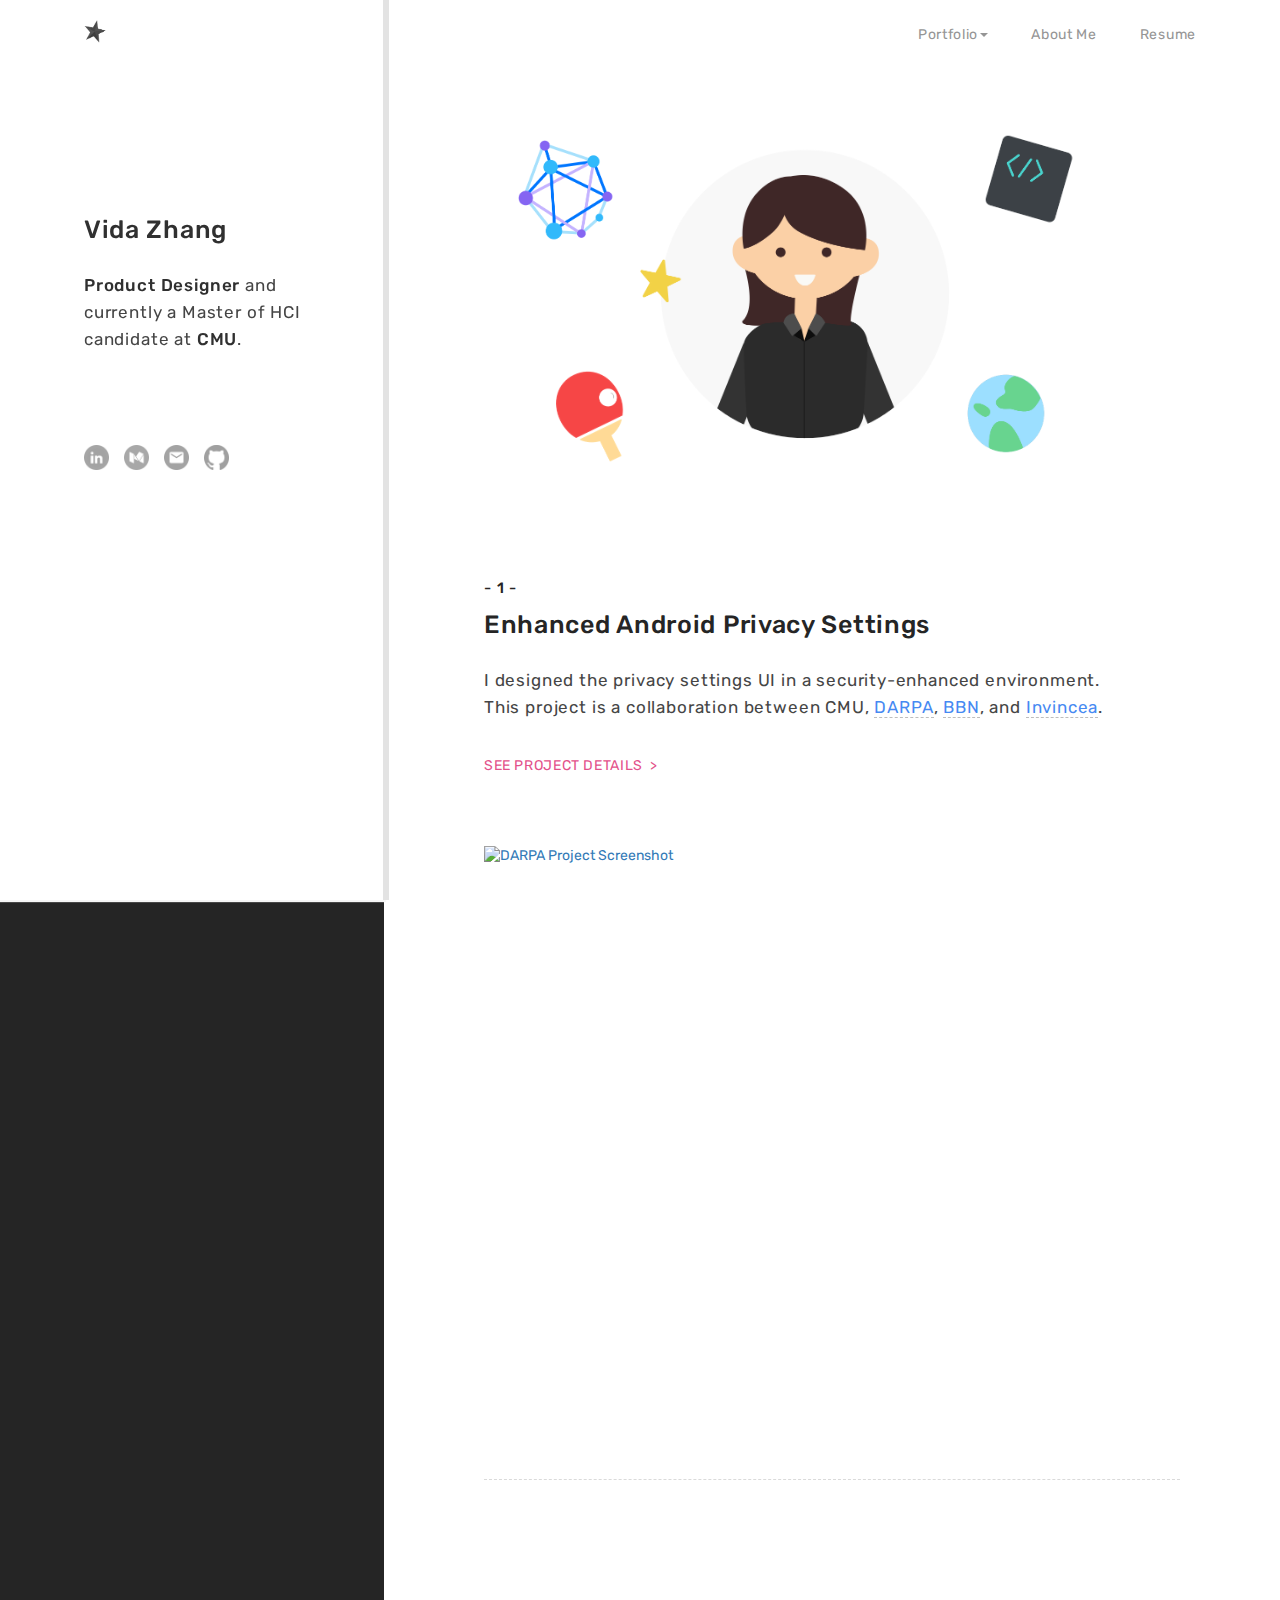
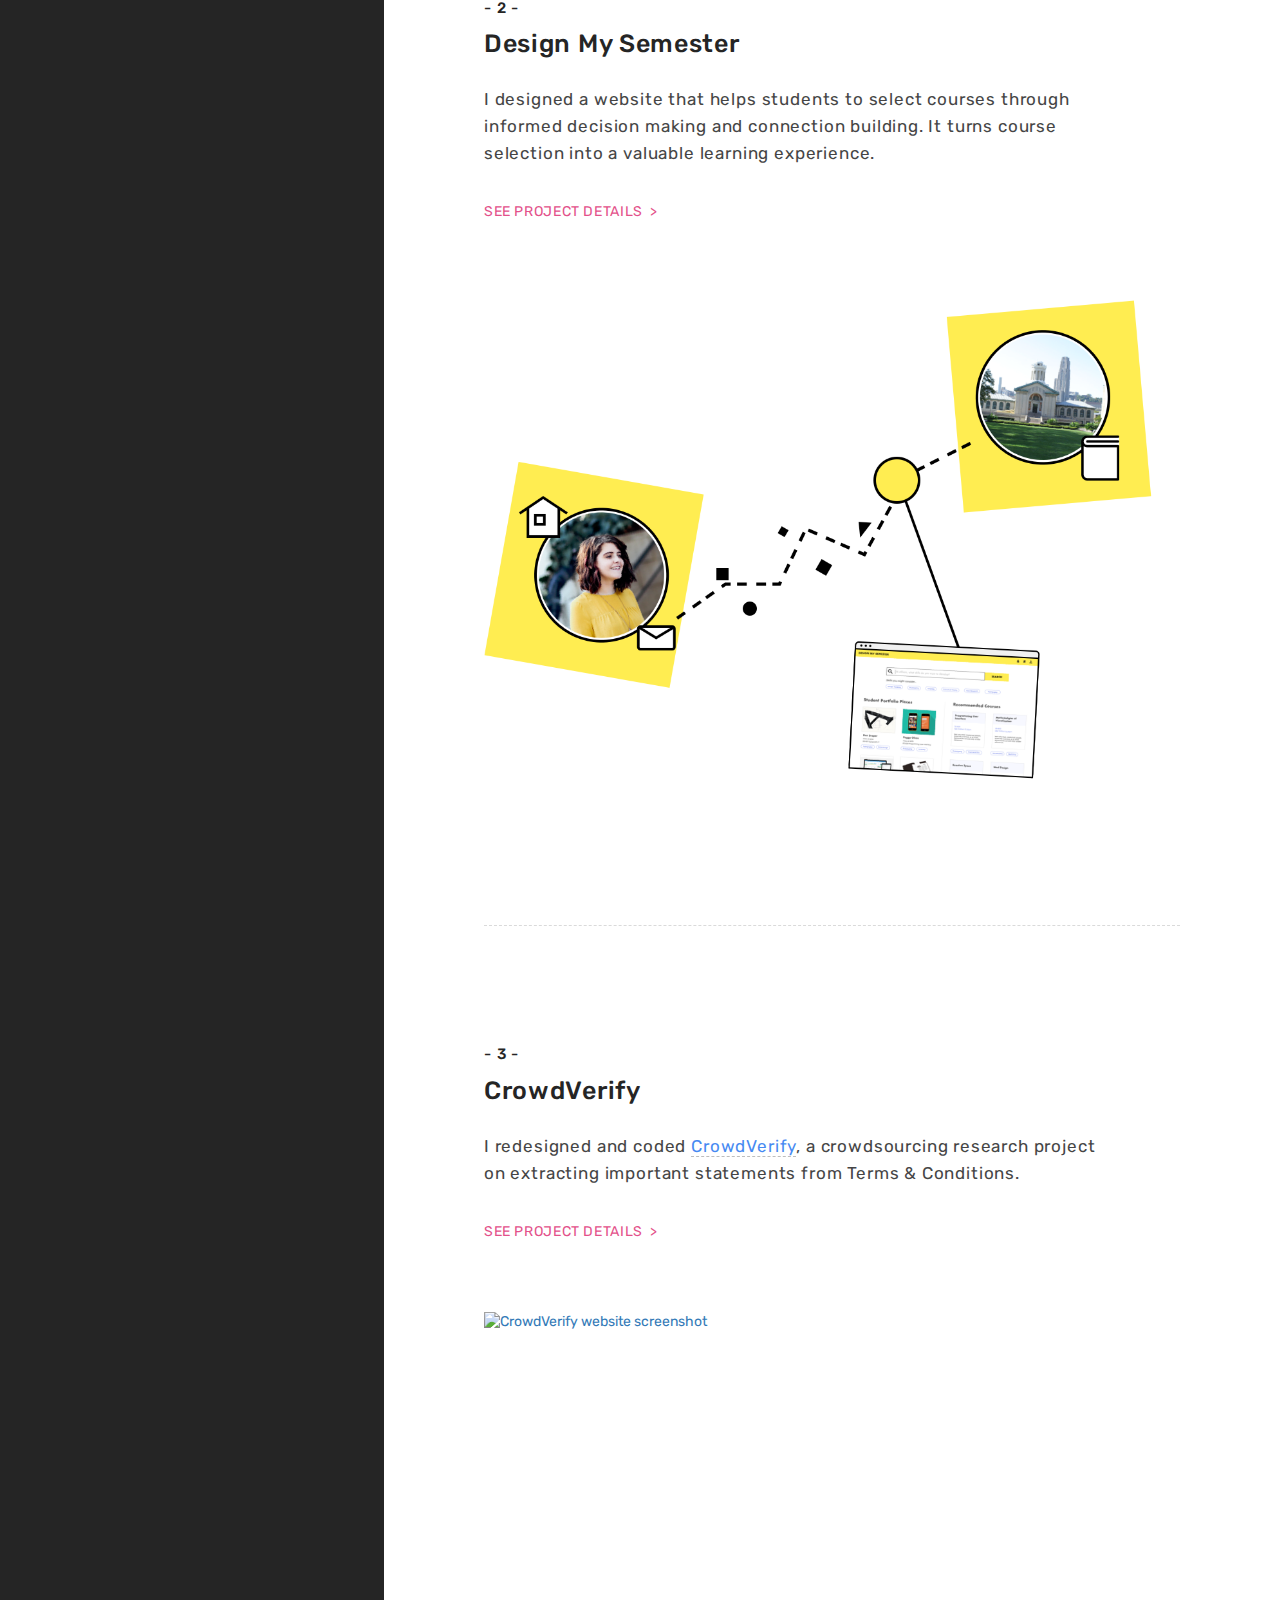
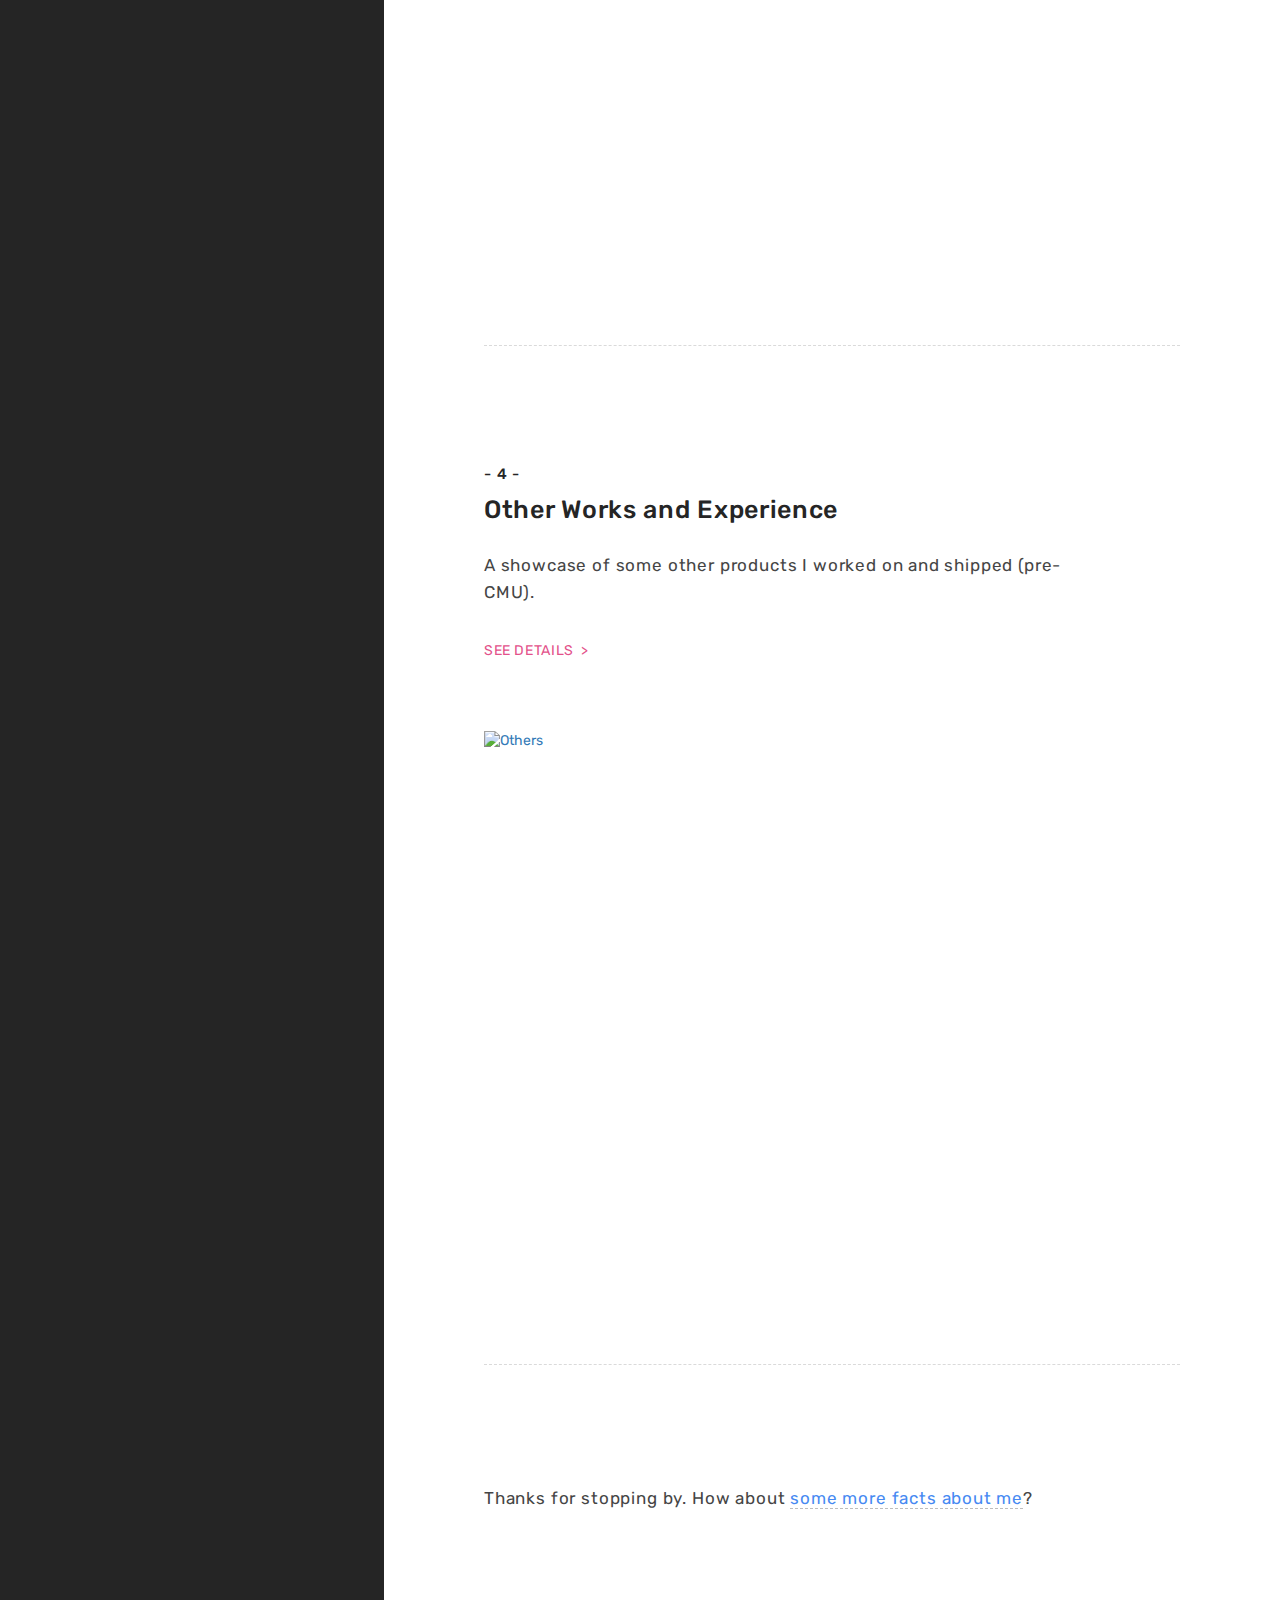
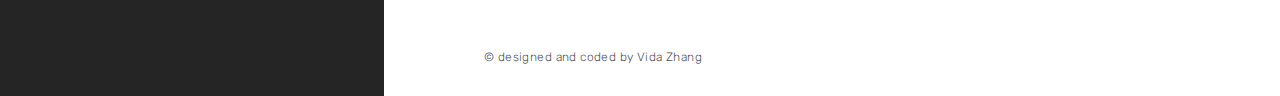
==== index.html @ c3441567 "updated about me page" ====
<!DOCTYPE html>
<html lang="en">
  <head>
    <meta charset="utf-8">
    <title>Vida Zhang, Product Designer</title>

<!--Bootstrap-->
    <link rel="stylesheet" href="https://maxcdn.bootstrapcdn.com/bootstrap/3.3.7/css/bootstrap.min.css" integrity="sha384-BVYiiSIFeK1dGmJRAkycuHAHRg32OmUcww7on3RYdg4Va+PmSTsz/K68vbdEjh4u" crossorigin="anonymous">
<!--Jquery-->
    <script src ="https://code.jquery.com/jquery-latest.min.js"></script> 
      
<!--Google icons-->
    <link href="https://fonts.googleapis.com/icon?family=Material+Icons"
      rel="stylesheet">
    <link href="https://afeld.github.io/emoji-css/emoji.css" rel="stylesheet">
      
<!--Google fonts-->
    <link href="https://fonts.googleapis.com/css?family=Rubik:300,400,400i,500,700" rel="stylesheet">

    <link rel='shortcut icon' href='assets/favicon.ico' type='image/x-icon'/ >
    <link rel = "stylesheet" href= "css/mystyle.css">
    <meta name="viewport" content="width=device-width, initial-scale=1.0">    
  </head>
    
  <body>
    <nav class="nav-down">
        <a href="http://www.vidazhang.com" class="logo">
            <img class="logo-img" src="assets/Logo.png" alt="Logo">
        </a>
        <ul>
            <li class="dropdown"><a class='menu dropdown-toggle' data-toggle="dropdown" href="#">Portfolio<span class="caret"></span></a>
                <ul class="dropdown-menu">
                    <li><a href="projects/darpa.html">-1-&nbsp Enhanced Android Privacy Settings</a></li>
                    <li><a href="../projects/course.html">-2-&nbsp Design My Semester</a></li>
                    <li><a href="projects/crowdverify.html">-3-&nbsp CrowdVerify</a></li>
                    <li><a href="projects/others.html">-4-&nbsp Other Works and Experience</a></li>
                </ul>
            </li>
            <li><a class='menu' href="projects/about-me.html">About Me</a></li>
            <li><a class='menu' href="https://drive.google.com/file/d/0B3qe-lvQwFmLdWtXNTJUSzlUTUE/view?usp=sharing" target="_blank">Resume</a></li>
        </ul>
    </nav>  
      
    <div class="sidebar profile-sidebar">
        <a class="logo" href="index.html">
            <img class="logo-img" src="assets/Logo.png" alt="Logo">
        </a>
        <div id="profile">
            <br><br>
            <h2>Vida Zhang</h2>
            <p><b>Product Designer</b> and currently a Master of HCI candidate at <b>CMU</b>. 
            <br>
<!--            <a href="projects/about-me.html">More about me ></a>-->
            </p>
            <br><br>
            <div id="social">
                <ul>
                    <li><a href="https://www.linkedin.com/in/vidazhang" target="_blank"><img class="social" src="assets/linkedin.png" alt="LinkedIn" id="linkedin-icon"></a></li>
                    <li><a href="https://medium.com/@vidazhang" target="_blank"><img class="social" src="assets/medium.png" alt="Medium"></a></li>
                    <li><a href="mailto:vidazhang@cmu.edu" target="_blank"><img class="social" src="assets/email.png" alt="Email"></a></li>
                    <li><a href="https://github.com/vida22" target="_blank"><img class="social" src="assets/github.png" alt="GitHub" id="github-icon"></a></li>
                </ul>
            </div>
        </div>
        <progress value="0"></progress>

    </div>
    

    <div id="works">

        <div style="display:block; height: 498px;"></div>

        <img id="me" class="illustration" src="assets/me.png" alt="Designer" width="358.39px" style="top:140px; left:27%" data-toggle="tooltip" title="I'm a product designer">

        <img id="data" class="illustration" src="assets/data.png" alt="Data wrangler" width="95.55px" style="top:140px; left:15%" data-toggle="tooltip" title="a data wrangler">

        <img id="pingpong" class="illustration" src="assets/pingpong.png" alt="Pingpong Player" width="89.59px" style="top:370px; left:18%" data-toggle="tooltip" title="a ping pong player">
        
        <img id="code" class="illustration" src="assets/code.png" alt="Front-end coder" width="90.55px" style="top:134px; left:67%" data-toggle="tooltip" title="a front-end coder">
        
        <img id="world" class="illustration" src="assets/world.png" alt="World explorer" width="89.59px" style="top:369px; left:64.5%" data-toggle="tooltip" title="a world explorer">
        
        <div class='project'>
<!--            <hr>-->
            <br>
            <h3 class="project-number">- 1 -</h3>
            <h2><a href="projects/darpa.html">Enhanced Android Privacy Settings</a></h2>
<!--            <h4>UX&UI Design, Iterative Design, User Testing, Prototyping</h4>-->
            <p>I designed the privacy settings UI in a security-enhanced environment. This project is a collaboration between CMU, <a href="https://en.wikipedia.org/wiki/DARPA" target="_blank">DARPA</a>, <a href="https://en.wikipedia.org/wiki/BBN_Technologies" target="_blank">BBN</a>, and <a href="https://www.invincea.com/" target="_blank">Invincea</a>.</p>
            <br>
            <a class='details' href="projects/darpa.html">See Project Details&nbsp ></a>
            <div class="project-ui-div">
                <a href="projects/darpa.html">
                    <img class="ui" src="assets/DARPA2.png" alt="DARPA Project Screenshot" data-toggle="tooltip" title="See Project Details">
                </a>
            </div>
        </div>
        
        
        <div class='project'>
        <hr>
        <h3 class="project-number">- 2 -</h3>
            <h2><a href="projects/course.html">Design My Semester</a></h2>
<!--            <h4>UI&UX Design, Visual Design, Front-End Dev</h4>-->
            <p>I designed a website that helps students to select courses through informed decision making and connection building. It turns course selection into a valuable learning experience. </p>
            <br>
            <a class='details' href="projects/course.html">See Project Details&nbsp ></a>
            <div class="project-ui-div">
                <a href="projects/course.html">
                    <img class="ui" src="assets/designmysem.png" alt="DesignYourSem" data-toggle="tooltip" title="See Project Details">
                </a>
            </div>
        </div>
        
        
        <div class='project'>
        <hr>
        <h3 class="project-number">- 3 -</h3>
            <h2><a href="projects/crowdverify.html">CrowdVerify</a></h2>
<!--            <h4>UI&UX Design, Visual Design, Front-End Dev</h4>-->
            <p>I redesigned and coded <a href="http://crowdverify.herokuapp.com" target="_blank">CrowdVerify</a>, a crowdsourcing research project on extracting important statements from Terms & Conditions.</p>
            <br>
            <a class='details' href="projects/crowdverify.html">See Project Details&nbsp ></a>
            <div class="project-ui-div">
                <a href="projects/crowdverify.html">
                    <img class="ui" src="assets/CrowdVerify.png" alt="CrowdVerify website screenshot" data-toggle="tooltip" title="See Project Details">
                </a>
            </div>
        </div>
        
        <div class='project'>
            <hr>
            <h3 class="project-number">- 4 -</h3>
            <h2> <a href="projects/others.html">Other Works and Experience</a></h2>
<!--            <h4>UX, UI, Branding, Visual Design</h4>-->
            <p>A showcase of some other products I worked on and shipped (pre-CMU).</p>
            <br>
            <a class='details' href="projects/others.html">See  Details&nbsp ></a>
            <div class="project-ui-div">
                <a href="projects/others.html">
                    <img class="ui" src="assets/Patron1.png" alt="Others" data-toggle="tooltip" title="See Details">
                </a>
            </div>
        </div>
        
        
        <div class='project'>
        <hr>
<!--            <h3>More Projects to Come...</h3>-->
            <p>Thanks for stopping by. How about <a href="projects/about-me.html">some more facts about me</a>?</p>
            <i class="em em-coffee"></i>
        </div>

<!--
        <div class='project'>
            <hr>
            <h3 class="project-number">- 2 -</h3>
            <h2>Course Registration as a Learning Experience</h2>
                <p>In the quest to make incoming HCI/design students' transition to CMU better, my team came up with <b>"Design My Semester"</b>, a website that makes selecting classes a meaningful learning experience. </p>
            <h4>[ Guerrilla Research, Wireframing, Prototyping, UX, UI ]</h4>
            <a class='details'>See Project Details&nbsp ></a>
        </div>
        
        <div class='project'>
            <hr>
            <h3 class="project-number">- 3 -</h3>
            <h2>Tools for Detectives</h2>
                <p>With intensive user-centered research, including a trip to the <b>Pittsburgh Bureau of Police</b> and several walls of sticky notes, my team came up with productivity product concepts for detectives.</p>
            <h4>[ Ethnographic interviewing, Contextual Design, Affinity Diagrams, Storyboarding ]</h4>
            <a class='details'>See Project Details&nbsp ></a>
        </div>

        <div class='project'>
            <hr>
            <h1>Other</h1>
            <h3>Coding</h3>
            <p>I designed and coded this little todo app. Try it out.<br>I also coded this portfolio website.</p>
            <a class='details'>See My Github&nbsp ></a>
            <div class='space15px'></div>
            <h3>Blog</h3>
            <p>My thoughts on design and more.</p>
            <a class='details'>Read on Medium&nbsp ></a>
        </div>
-->
        
<!--        <div id='bottom-space'></div>-->
        <footer>© designed and coded by Vida Zhang</footer>
    </div>
 

    
<!--JS-->
    <script src ="js/myscript.js"></script>
    <!--Typed-->
    <script src="js/typed.js"></script> 
      
    <script type="text/javascript" src="https://maxcdn.bootstrapcdn.com/bootstrap/3.3.7/js/bootstrap.min.js"></script>
<!--Google Analytics-->
    <script>
      (function(i,s,o,g,r,a,m){i['GoogleAnalyticsObject']=r;i[r]=i[r]||function(){
      (i[r].q=i[r].q||[]).push(arguments)},i[r].l=1*new Date();a=s.createElement(o),
      m=s.getElementsByTagName(o)[0];a.async=1;a.src=g;m.parentNode.insertBefore(a,m)
      })(window,document,'script','https://www.google-analytics.com/analytics.js','ga');

      ga('create', 'UA-91244637-1', 'auto');
      ga('send', 'pageview');

    </script>
      
        

      
  </body>
</html>
---- css/mystyle.css ----
* {
    font-family: 'Rubik', sans-serif;
}

a, nav li, .logo {
    cursor: pointer;
    cursor: hand;
}


/*DIVs*/

body{
    background-color: #252525;
    -webkit-font-smoothing:
	antialiased;
	text-rendering:
	optimizeLegibility;
}

#works{
    background-color: #ffffff;
}


.sidebar {
    top: 0;
    padding-top: 20px;
    padding-bottom: 20px;
}

#intro-pic {
    margin: auto;
}


/*previous and next project*/

.jump {
    position: flex;
    padding-right: 10%;
    margin-bottom: 50px;
    margin-top: 30px;
}

.next{
    float: right;
    margin-right: 10%;
    display: inline-block;
}

.previous{
    float: left;
    display: inline-block;
}



/* animation*/
.nav-up {
  top: -70px; 
}

.hidden { 
    display: none;
}



/*progress bar*/
progress {
    bottom: -6px;
    right: -5px;
    padding: 0px;
    position: absolute;
    
    -webkit-transform: rotate(90deg); /* Chrome, Safari, Opera */
    transform: rotate(90deg);
    transform-origin: 100% 0%;
    width: 100vh;
    height: 6px;
    background-color: #E3E3E3 !important;
    color: #F15A95 !important;
    border: none;
}

progress::-webkit-progress-bar {
  background-color: transparent;
}

progress::-webkit-progress-value {
  background-color: #F15A95;
}

progress::-moz-progress-bar {
  background-color: #F15A95;
}


/*Spaces*/

#bottom-space {
    padding-bottom: 100px;
}

.space500px {
    padding-bottom: 700px;
}

.space15px {
    padding-bottom: 15px;
}

.space30px {
    padding-bottom: 30px;
}

.space5px{
    padding-bottom: 5px;
}

/*Media Queries*/


/*Layout for desktop*/
@media (min-width: 1024px) {
    #profile {
        top: 10%;
        display: block;
        position: fixed;
        max-width: 300px;
    }
    
    .sidebar {
        position: fixed;
        height: 100%;
        width: 30%;
        display: inline-block;
    }
    
    #works {
        left: 30%;
        position: relative;
        display: block;
        width: 70%;
    }
    
    nav {
        z-index: 3;
    }
    
    .project {
        padding: 22px 100px 42px 100px;   
    }
    
    #profile p {
        margin-top: 25px;
        width: 80%;
    }
    
    #profile h2 {
        margin-top: 82px;
    }
    
    .project-img-long {
        max-width: 158%;
/*        padding-right: 10%;*/
    }
    
    .project-img-med {
        width: 626px;
    }
    
    .project-vid-long {
        width: 100vw;
        float: right;
        padding-left: 100px;
        padding-right: 4%;
    }

}

/*Layout for tablet or small desktop*/
@media (min-width: 480px) and (max-width:1023px) {
    #profile {
        display: block;
        position: relative;
        padding-left: 0px;
    }
    
    .sidebar {
        position: relative;
        width: 100%;
        display: inline-block;
        height: 100%;
        padding-left: 100px;
        padding-right: 50px;
    }
    
    #works {
        position: relative;
        display: block;
        width: 100%;
    }
    
    nav {
        z-index: 6;
    }   
    
    .project {
    padding: 22px 84px 42px 84px;   
    }
    
    footer {
    margin-left: -16px;
    }
    
    .project-sum{
        display: none;
    }
    
    
    #profile p {
        margin-top: 25px;
        max-width: 60%;
    }
    
    #profile h2 {
    margin-top: 120px;
    }
    
    progress {
    display: none;
    }
    
    .project-img-long {
    width: 100%;
    }
    
    .project-img-med {
        width: 626px;
    }
    
    .project-vid-long {
    width: 100vw;
    float: right;
    padding-left: 100px;
    }
    
    #intro-pic {
        display: none;
    }
}


/*Typography and Layout for non-mobile*/

@media (min-width:480px) {
    
    .menu {
    font-size: 14px;
    margin: 0px 20px 0px 20px;
    letter-spacing: .7px;
    }   
    
    nav .logo {
    margin-top: 20px;
    margin-left: 84px;
    }
    
    .sidebar {
    padding-left: 84px;
    padding-right: 50px;
    }
    
    #intro-content {
        width: 90%;
    }
    
    footer{
    padding-left: 100px;
    margin-top: 60px;
    padding-bottom: 30px;
    }
    
    hr {
        margin-top: 60px;
        margin-bottom: 120px;
    }
    
    h1{
    font-size: 32px;
    line-height: 44px;
    letter-spacing: .4px;
    margin-top: 30px;
    margin-bottom: 35px;
    max-width: 90%;
    }

    h3{
    font-size: 15px;
    letter-spacing: 1.3px;
    margin-top: 40px;
    }
    
    h2{
        font-size: 25px;
        letter-spacing: .7px;
        line-height: 35px;
        max-width: 90%;
        color: #303030;
        font-weight: 500;
        margin-top: 25px;
        margin-bottom: 25px;
    }
    
    
    h3.project-number {
        margin-bottom: -15px; 
    }
    

    p, li{
    font-size: 17px;
    line-height: 27px;
    letter-spacing: .83px;
    }

    #works p {
    margin: 15px 0px 15px 0px;
    max-width: 90%;
    }
    

    h4 {
    font-size: 13px;
    line-height: 18px;
    letter-spacing: 0.7px;
    margin: 30px 0px 30px 0px;
    }
    
    .project h4 {
        margin-top: 15px;
        max-width: 90%;
/*        color: #959595;*/
    }

    
    .project-sum h4 {
        margin-bottom: 60px;
    }
    
/*
    .indent {
    transform: translateX(20px);
    }
*/


    .details {
    /*pink links*/
    font-size: 14px;
    margin: 25px 0px 25px 0px;
    letter-spacing: .62px;
    }
    
    
    /*images in non-mobile*/
    .logo-img {
        width: 22px;
        height: 23px;
    }  
    
    #profile-pic {
        height: 180px;
        display: block;
        margin: 100px auto 50px auto;   
    }

    .social {
        width: 25px;
        height: 25spx;
    }
    
    #social ul {
        /*social icons in non-mobile*/
        margin-top: 40px;
        margin-bottom: 40px;
        padding: 0;
    }
    
    /*Project Images*/
    .ui {
        display: block;
        margin: 60px auto 0px auto;
        padding-top: 10px;
        height: 519px;
        padding-top: 10px;
    
        -webkit-transition: all 200ms ease-in;
        -webkit-transform: scale(1); 
        -ms-transition: all 200ms ease-in;
        -ms-transform: scale(1); 
        -moz-transition: all 200ms ease-in;
        -moz-transform: scale(1);
        transition: all 200ms ease-in;
    }
    
    .ui:hover{
        -webkit-transition: all 200ms ease-in;
        -webkit-transform: scale(1.015); 
        -ms-transition: all 200ms ease-in;
        -ms-transform: scale(1.015); 
        -moz-transition: all 200ms ease-in;
        -moz-transform: scale(1.015);
        transition: all 200ms ease-in;
    }
    
    .project-ui-div {
        display: block;
        width: 90%;
    }
    
    #my-pic {
        width: 450px;
    }
}


/*Layout and typography for mobile*/

@media (max-width: 480px) {
    .space500px {
    padding-bottom: 0px;
    }
    
    .illustration {
        display: none;
    }
    
    nav {
        z-index: 6;
    }  
    
    .menu {
        font-size: 12px;
        margin: 10px;
        letter-spacing: .7px;
    }   
    
    .dropdown-menu>li>a {
        font-size: 12px;
        letter-spacing: .7px;
    }
    
    
    nav .logo {
        margin-left: 8%;
        margin-top: 23px;
    }
    
    .sidebar {
        padding-left: 8%;
        padding-right: 8%;
    }
    
    .project-sum{
        display: none;
    }
    
    .project {
        padding: 20px 8% 20px 8%;   
    }
    
    footer {
        padding-left: 8%;
        margin-top: 30px;
        padding-bottom: 20px;
    }
    
    hr {
        margin-bottom: 60px;
    }
    
    h1{
        font-size: 20px;
        line-height: 24px;
        letter-spacing: .7px;
        margin-top: 30px;
        margin-bottom: 35px;
    }
    
    h2{
        font-size: 16px;
        letter-spacing: 1.3px;
        line-height: 19px;
        max-width: 90%;
        color: #252525;
    }

    h3{
        font-size: 13px;
        letter-spacing: 1.3px;
        margin-top: 20px;
    }
    
    #profile h2 {
        margin-top: 80px;
    }

    p, li{
        font-size: 14px;
        line-height: 20px;
        letter-spacing: .75px;
        margin: 15px 0px 15px 0px;
    }


    h4 {
        /*project tags*/
        font-size: 10px;
        line-height: 14px;
        letter-spacing: 0.7px;
        margin: 30px 0px 30px 0px;
        max-width: 80%;
    }


    .details {
        /*pink links*/
        font-size: 12px;
        margin: 25px 0px 25px 0px;
        letter-spacing: .62px;
    }
    
    
    /*images in mobile*/
    .logo-img {
        width: 15px;
        height: 16px;
    }   

    .social {
        width: 20px;
        height: 20px;
        z-index: 4;
    }
    
    #social ul {
    /*social icons in mobile*/
        margin-top: 30px;
        margin-bottom: 30px;
        padding: 0px;
        margin-left: 0px;
    }
    
    progress {
        display: none;
    }
    
    /*Project Images*/
    .ui {
        display: block;
        margin: 30px auto 0px auto;
        width: 50%;
    }
    
    .project-img-long {
        width: 100%;
    }
    
    .project-img-med {
        width: 100%;
    }
    
    .project-vid-long {
        width: 100vw;
        float: right;
        padding-left: 60px;
    }
    
    #profile-pic {
        width: 30%;
        display: block;
        margin: 30px auto 30px auto;
    }
    
    #my-pic {
        width: 85%;
    }
}



/*Nav Menu*/
nav{
    padding-top: 0px;
    padding-bottom: 10px;
    padding-right: 5%;
    background-color: #ffffff;
    display: flex;
    justify-content: space-between;
    position: fixed;
    top: 0;
    transition: top 0.3s ease-in-out;
    width: 100%;
}


.border{
    border-bottom: #e1e1e1 solid thin;
}

.menu {
    font-weight: 400;
    color: #959595;
}

.menu.current {
    color: #303030;
}

nav ul {
    margin-top: 20px;
    margin-bottom: 0px;
}

nav ul li {
    display: inline-block;
}

nav ul li ul li {
    font-size: 14px;
}

a {
    text-decoration: none !important;
}


nav>ul>li>a:hover{
    text-decoration: none;
    border-bottom: 2px #303030 solid;
    text-decoration: none;
    color: #303030;
    padding-bottom: 1px;
}

.dropdown-menu {
    padding-top: 14px;
    margin-top: 12px;
}

.dropdown-menu>li>a {
    color: #959595;
}

.dropdown-menu>li>a:hover {
    background-color: #fff;
    color: #F15A95; 
}

.dropdown-menu>li>a.current-proj {
    color: #303030;
}

.dropdown-menu>li>a.current-proj:hover {
    color: #303030;
}




/*Sidebar*/

.sidebar.project-sidebar {
    background: #ffffff;
    z-index: 0;
    display: block;
    -moz-transition: all 0.2s ease-out;  /* FF4+ */
    -o-transition: all 0.2s ease-out;  /* Opera 10.5+ */
    -webkit-transition: all 0.2s ease-out;  /* Saf3.2+, Chrome */
    -ms-transition: all 0.2s ease-out;  /* IE10? */
    transition: all 0.2s ease-out; 
}

.sidebar.profile-sidebar {
    background: #ffffff;
    -moz-box-shadow: 1px 1px 1px 1px #f6f6f6;
    -webkit-box-shadow:1px 1px 1px 1px #f6f6f6;
    z-index: 4;
}



/*Divider Lines*/
hr {
    border-top:1px dashed #DADADA;
    height: 0;
}



/*Footer*/

footer{
    font-size: 12px;
    font-weight: 300;
    color: #525252;
    letter-spacing: 0.41px;
    position: relative;
}

/*Typography for All Screensizes*/

h1{
    color: #484848;
    font-weight: 500;
    z-index: 2;
}

h2 a {
    color: #252525;
}

h2 a:hover{
    color: #E3518A;
    text-decoration: none;
}



h3{
    font-weight: 500; 
    text-transform: uppercase;
    color: #E3518A;
    z-index: 2;
}

.project-details h3 {
    color: #E3518A;
}

h3.project-number {
    color: #252525;
}


p, li {
    font-weight: 400;
    color: #454545;
    z-index: 2;
}

li {
    margin-bottom: 10px;
}

ul {
    list-style-type: circle;
}

p b {
    font-weight: 500;
    color: #303030;
}

li b {
    font-weight: 500;
    color: #303030;
}

p a {
    color: #4689F2;
    font-weight: 400;
    border-bottom: 1px #bdbdbd dashed;
}

p a:hover {
    color: #3B99FC;
    text-decoration: none;
    border-color: #3B99FC;
}

p.intro-text {
    display: inline;
    font-weight: 400;
}

#intro p b{
    font-weight: 500;
}


h4 {
    /*project keywords*/
    font-weight: 400;
/*    color: #707070;*/
    color: #959595;
    z-index: 2;
}


h5 {
    /*project titles in each proj page*/
    color: #252525;
    z-index: 0;
    font-weight: 500;
    font-size: 15px;
    line-height: 18px;
    margin-top: 104px;
    margin-bottom: -15px;
}

.secondary {
    color: #999;
}

a .details:visited { 
    color: #484848;
}


.details {
    /*pink links*/
    font-weight: 400;
    color: #E3518A;
    text-transform: uppercase;
    z-index: 2;
}

.details:hover {
    border-bottom: 2px #E3518A solid;
    text-decoration: none;
    color: #E7216F;
    padding-bottom: 1px;
}


ul {
    list-style-type: none;
}

.text-list {
    list-style-type: circle;
}

.material-icons {
/*google icons*/
    font-size: 20px;
    color: #78BAFF;
}

.inline {
    display: inline-block;
}

.em {
    font-size: 14px;
    margin-right: 5px;
}

#schools {
    -webkit-filter: grayscale(20%); /* Safari 6.0 - 9.0 */
    filter: grayscale(20%);
/*
    -webkit-transition: .3s ease-in-out;
    -moz-transition: .3s ease-in-out; 
    -o-transition: .3s ease-in-out;
*/
}

/*
#schools:hover {
    -webkit-filter: grayscale(0%);  
    filter: grayscale(0%);
    -webkit-transition: .3s ease-in-out;
    -moz-transition: .3s ease-in-out; 
    -o-transition: .3s ease-in-out;
}
*/

/*Social Icons*/
#social ul li {
    display: inline;
    margin-right: 12px;
}


.social:hover {
  filter: grayscale(0%);
  -webkit-filter: grayscale(0%);
  -webkit-transition: .2s ease-in-out;
  -moz-filter: grayscale(0%);
  -moz-transition: .2s ease-in-out;
  -o-filter: grayscale(0%);
  -o-transition: .2s ease-in-out;
} 

.social {
  filter: grayscale(100%) opacity(70%);
  -webkit-filter: grayscale(100%) opacity(70%);
  -webkit-transition: .2s ease-in-out;
  -moz-filter: grayscale(100%) opacity(70%); 
  -moz-transition: .2s ease-in-out;
  -o-filter: grayscale(100%) opacity(70%); 
  -o-transition: .2s ease-in-out;
}


/*Images*/
.project-img-div-long {
    width: 100%;
    margin: 40px 0px 10px 0px;
    z-index: 5;
    overflow: visible;
    direction: rtl;
    background-color: #ffffff;
}

.project-img-div-med {
    width: 100%;
    margin: 40px 0px 10px 0px;
    z-index: 5;
    background-color: #ffffff;
}

.project-vid-div-long {
    width: 100vw;
    float: right;
}

.logo-img:hover {
        -webkit-transition: all 200ms ease-in;
        -webkit-transform: scale(1.2); 
        -ms-transition: all 200ms ease-in;
        -ms-transform: scale(1.2); 
        -moz-transition: all 200ms ease-in;
        -moz-transform: scale(1.2);
        transition: all 200ms ease-in;
}

.logo-img {
    -webkit-transition: all 200ms ease-in;
        -webkit-transform: scale(1); 
        -ms-transition: all 200ms ease-in;
        -ms-transform: scale(1); 
        -moz-transition: all 200ms ease-in;
        -moz-transform: scale(1);
        transition: all 200ms ease-in;
}


.project-vid-small {
    width: 410px;
    display: block;
    margin: auto;
    padding-right: 70px;
    overflow: hidden;
    
}

/*Home Illustrations*/

.illustration {
    position: absolute;
}

.illustration:hover {
        -webkit-transform: rotateZ(2.5deg);
        -ms-transform: rotateZ(2.5deg);
        transform: rotateZ(2.5deg);
}


/*

Typed and Blinking Cursor
.typed-cursor{
    opacity: 1;
    font-weight: 500;
    color: #E3518A;
    -webkit-animation: blink 0.7s infinite;
    -moz-animation: blink 0.7s infinite;
    animation: blink 0.7s infinite;
}
@keyframes blink{
    0% { opacity:1; }
    50% { opacity:0; }
    100% { opacity:1; }
}
@-webkit-keyframes blink{
    0% { opacity:1; }
    50% { opacity:0; }
    100% { opacity:1; }
}
@-moz-keyframes blink{
    0% { opacity:1; }
    50% { opacity:0; }
    100% { opacity:1; }
}
p.sentence1 {
    font-weight: 500;
    color: #E3518A;
}
*/






/*
.arrow-down {
    -webkit-transform: rotate(90deg);  Chrome, Safari, Opera 
    transform: rotate(90deg);
    display: inline-block;
}
*/
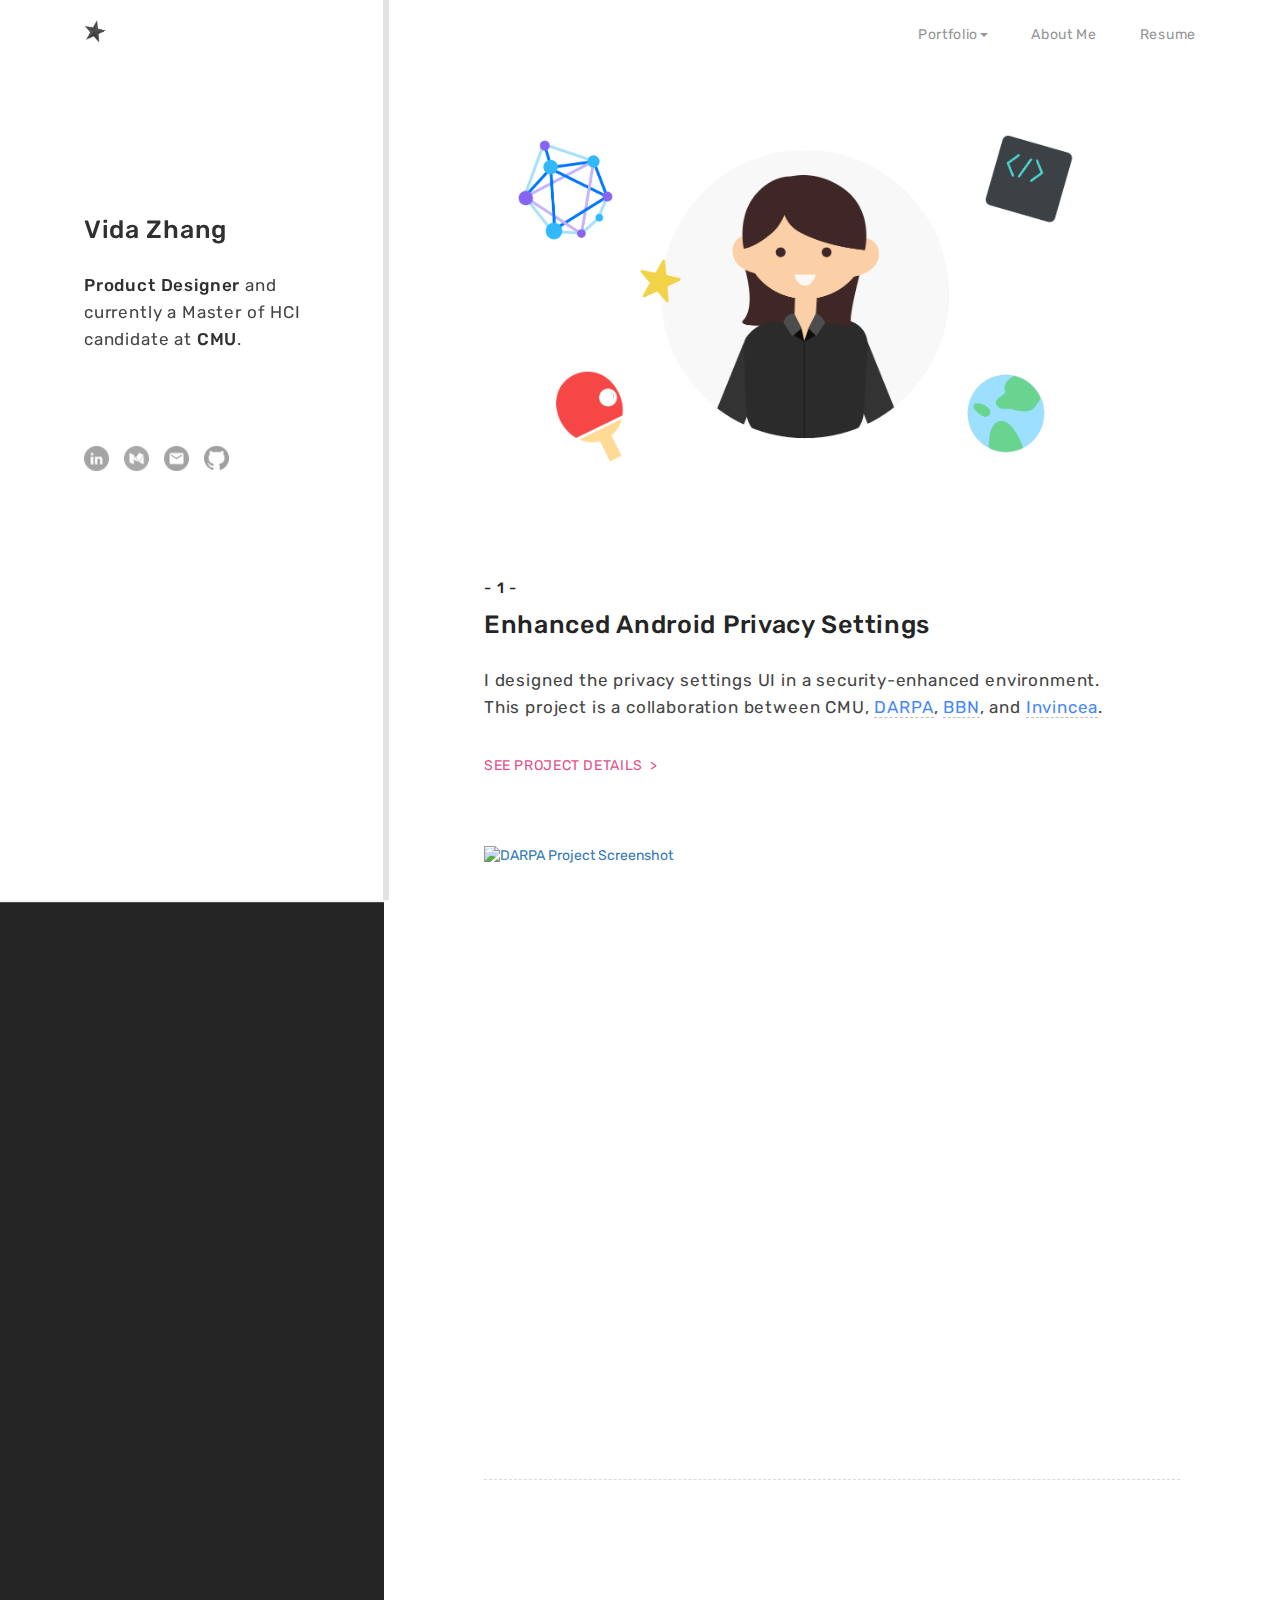
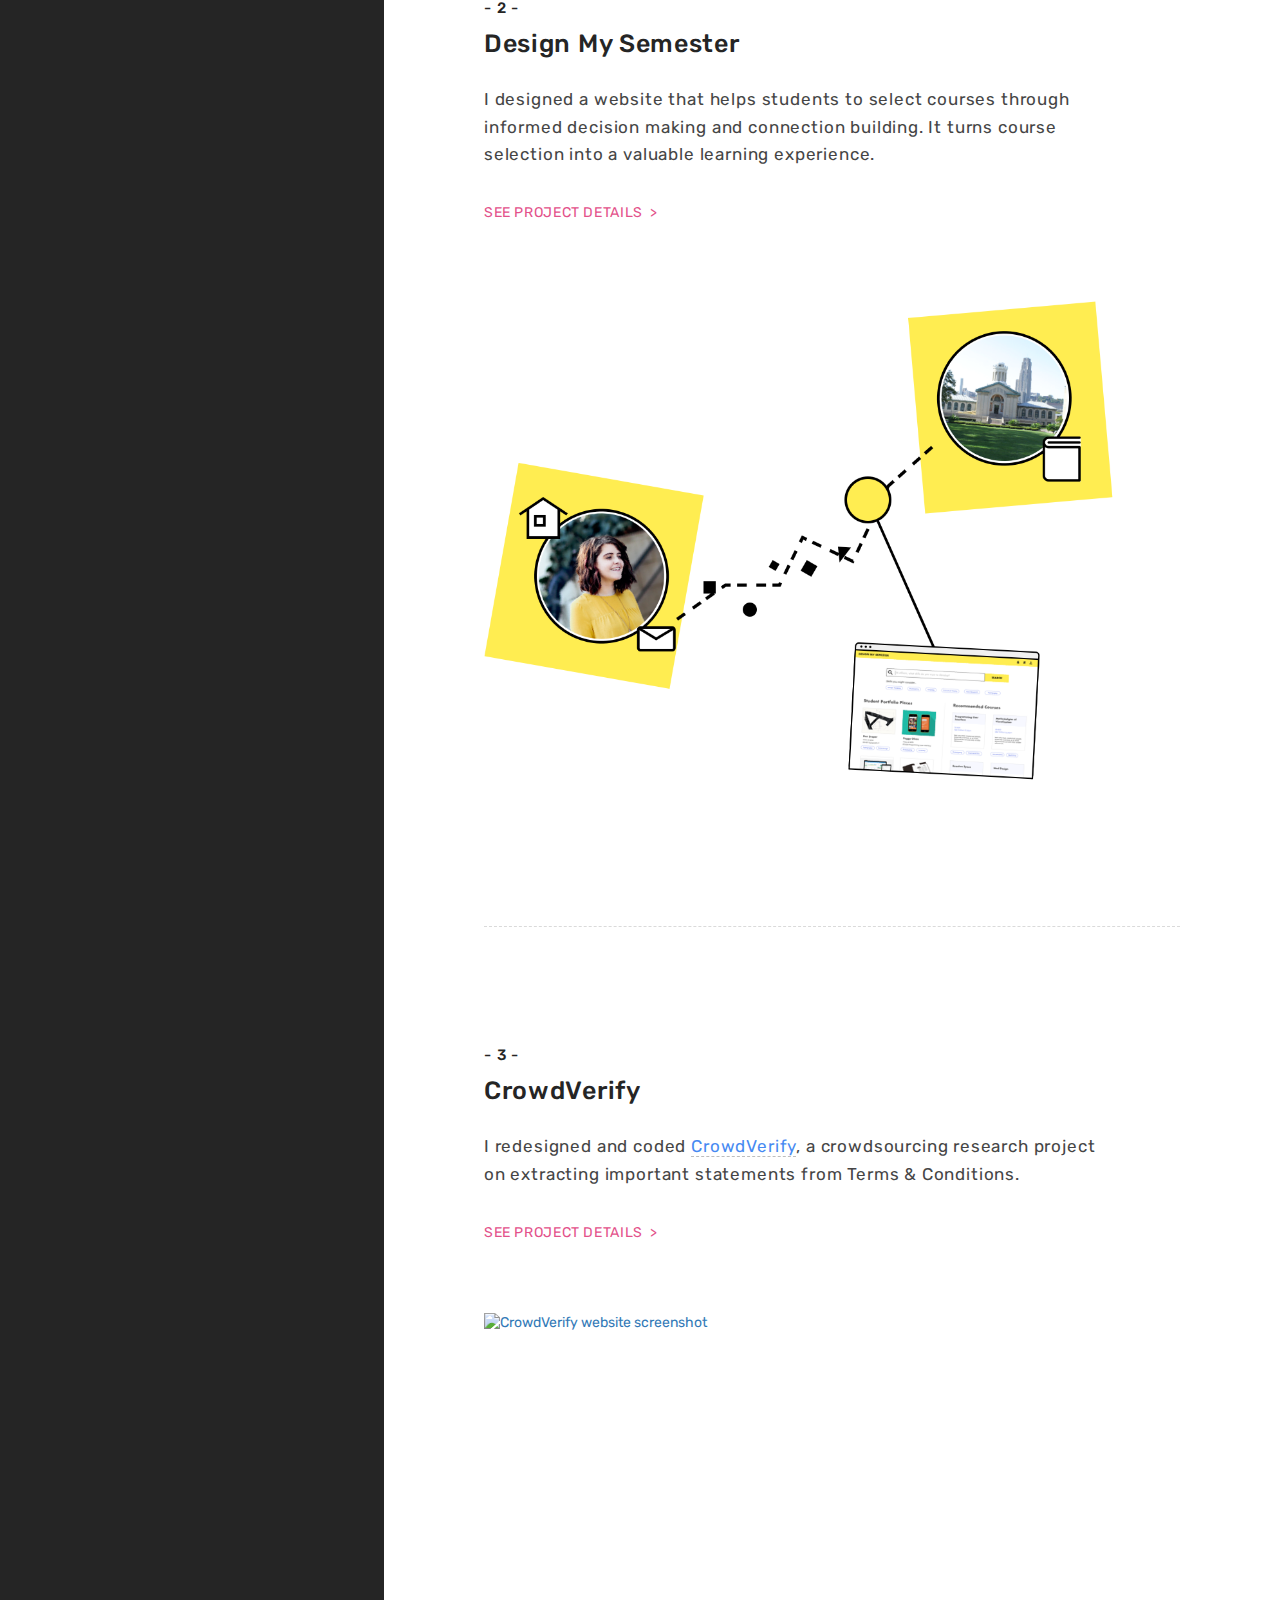
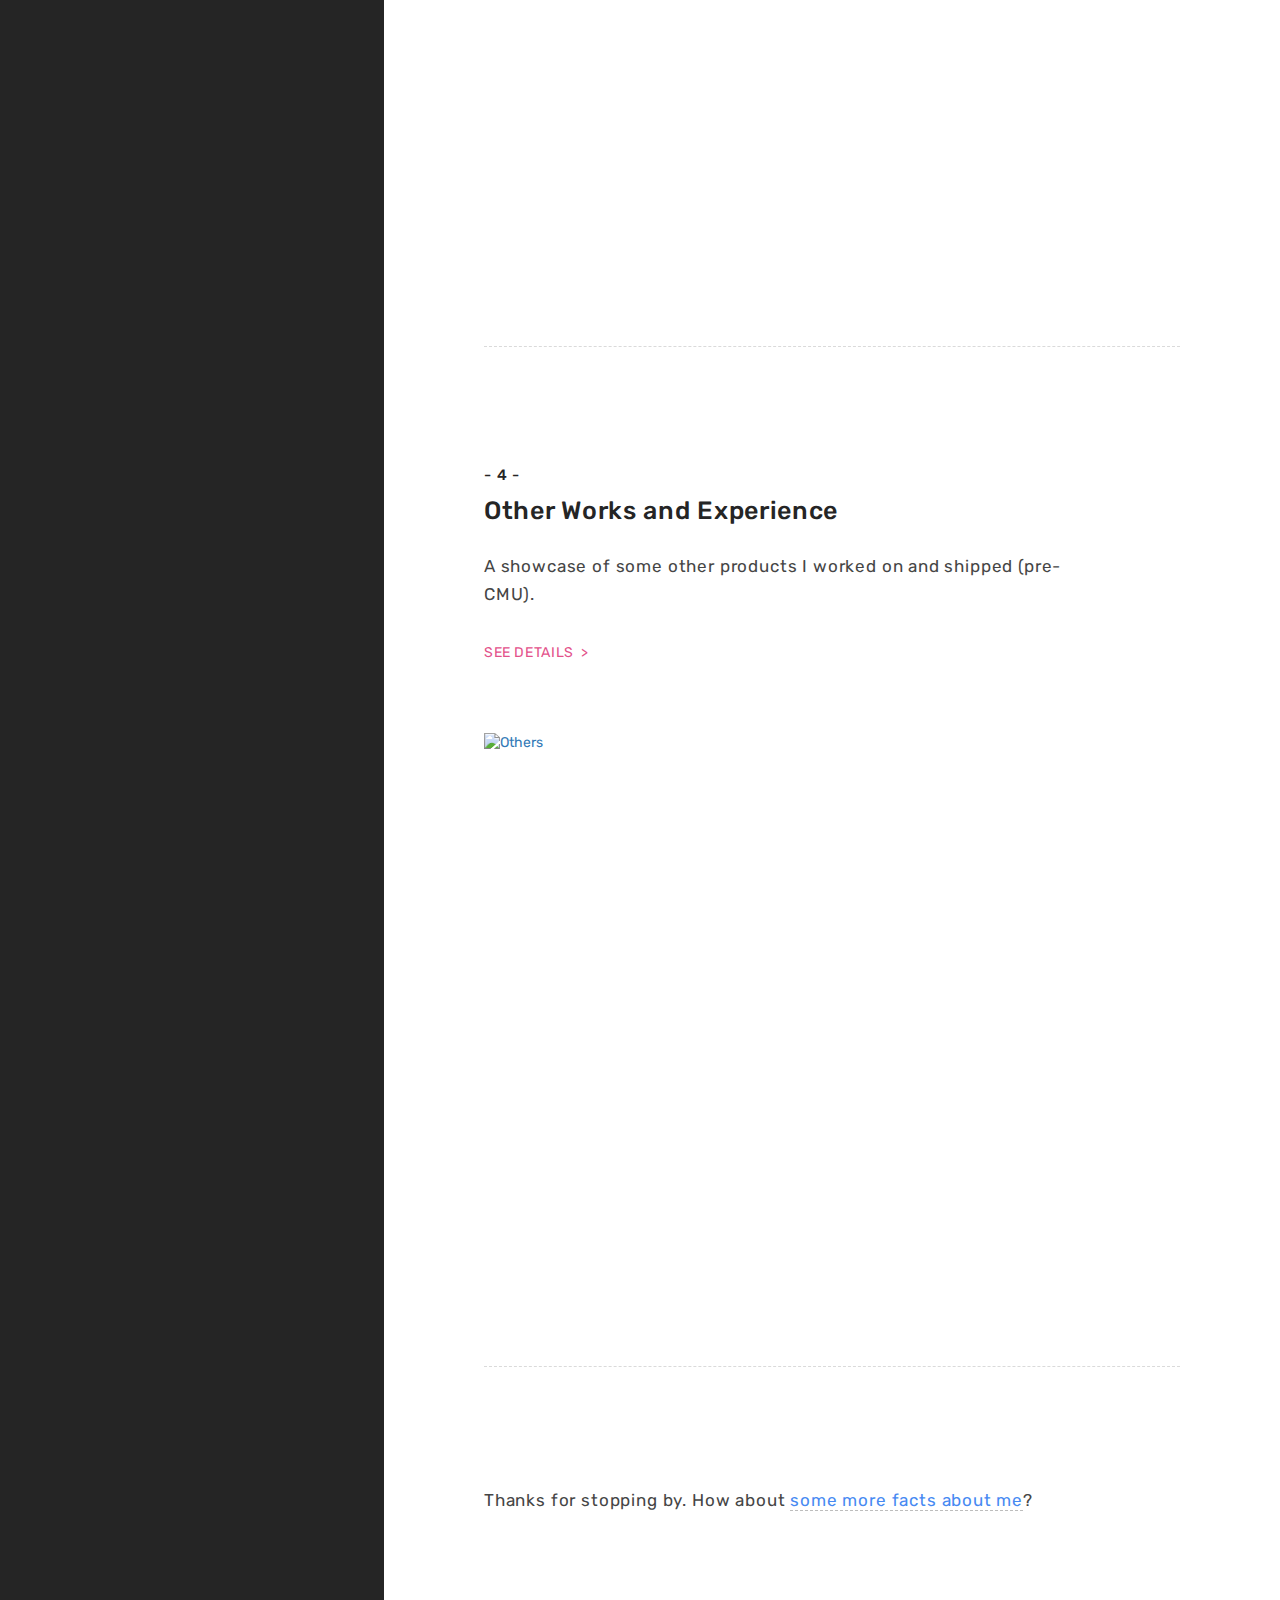
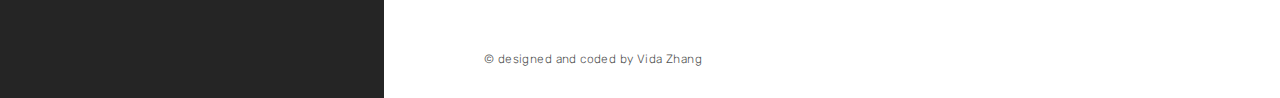
==== commit 87167d8c: "added responsiveness for big sreens" ====
--- a/index.html
+++ b/index.html
@@ -69,18 +69,17 @@
 
     <div id="works">
 
-        <div style="display:block; height: 498px;"></div>
-
-        <img id="me" class="illustration" src="assets/me.png" alt="Designer" width="358.39px" style="top:140px; left:27%" data-toggle="tooltip" title="I'm a product designer">
-
-        <img id="data" class="illustration" src="assets/data.png" alt="Data wrangler" width="95.55px" style="top:140px; left:15%" data-toggle="tooltip" title="a data wrangler">
-
-        <img id="pingpong" class="illustration" src="assets/pingpong.png" alt="Pingpong Player" width="89.59px" style="top:370px; left:18%" data-toggle="tooltip" title="a ping pong player">
-        
-        <img id="code" class="illustration" src="assets/code.png" alt="Front-end coder" width="90.55px" style="top:134px; left:67%" data-toggle="tooltip" title="a front-end coder">
-        
-        <img id="world" class="illustration" src="assets/world.png" alt="World explorer" width="89.59px" style="top:369px; left:64.5%" data-toggle="tooltip" title="a world explorer">
-        
+        <div id="home-space"></div>
+            <img id="me" class="illustration" src="assets/me.png" alt="Designer" data-toggle="tooltip" title="I'm a product designer">
+
+            <img id="data" class="illustration" src="assets/data.png" alt="Data wrangler" data-toggle="tooltip" title="a data wrangler">
+
+            <img id="pingpong" class="illustration" src="assets/pingpong.png" alt="Pingpong Player" data-toggle="tooltip" title="a ping pong player">
+        
+            <img id="code" class="illustration" src="assets/code.png" alt="Front-end coder" data-toggle="tooltip" title="a front-end coder">
+        
+            <img id="world" class="illustration" src="assets/world.png" alt="World explorer" data-toggle="tooltip" title="a world explorer">
+
         <div class='project'>
 <!--            <hr>-->
             <br>
--- a/css/mystyle.css
+++ b/css/mystyle.css
@@ -122,13 +122,71 @@
 /*Media Queries*/
 
 
-/*Layout for desktop*/
-@media (min-width: 1024px) {
+/*Layout for big desktop >1922px*/
+@media (min-width: 1922px) {
+    
+    #home-space {
+        height: 498px;
+        display: block;
+    }
+    
+    #profile {
+        width: 20%;
+    }
+    
+    #profile p {
+        margin-top: 25px;
+        width: 80%;
+    }
+    
+    .project-img-long {
+        max-width: 158%;
+/*        padding-right: 10%;*/
+    }
+    
+    .project-img-med {
+        width: 626px;
+    }
+    
+    .project-vid-long {
+        width: 100vw;
+        float: right;
+        padding-left: 100px;
+        padding-right: 4%;
+    }
+    
+    .sidebar {
+        padding-left: 7%;
+        padding-right: 50px;
+    }
+    
+    .project {
+        padding: 22px 100px 42px 200px;   
+    }
+    
+}
+
+
+/*Layouts for 1024-1921*/
+@media (min-width: 1024px) and (max-width:1921px) {
+
+    #home-space {
+        height: 498px;
+        display: block;
+    }
+    
+    #profile p {
+        margin-top: 25px;
+        width: 80%;
+    }
+
+        
     #profile {
         top: 10%;
         display: block;
         position: fixed;
         max-width: 300px;
+        width: 27%;
     }
     
     .sidebar {
@@ -162,14 +220,15 @@
         margin-top: 82px;
     }
     
+    .project-img-med {
+        width: 626px;
+    }
+    
     .project-img-long {
         max-width: 158%;
 /*        padding-right: 10%;*/
     }
     
-    .project-img-med {
-        width: 626px;
-    }
     
     .project-vid-long {
         width: 100vw;
@@ -177,8 +236,109 @@
         padding-left: 100px;
         padding-right: 4%;
     }
-
-}
+    
+}
+
+
+/*Layout for desktop and above >1024*/
+@media (min-width: 1024px) {
+    #profile {
+        top: 10%;
+        display: block;
+        position: fixed;
+    }
+    
+    .sidebar {
+        position: fixed;
+        height: 100%;
+        width: 30%;
+        display: inline-block;
+    }
+    
+    #works {
+        left: 30%;
+        position: relative;
+        display: block;
+        width: 70%;
+    }
+    
+    nav {
+        z-index: 3;
+    }
+    
+    
+    #profile h2 {
+        margin-top: 82px;
+    }
+    
+    .project-img-med {
+        width: 90%;
+    }
+}
+
+
+/*Illustrations*/
+
+/*Layouts for big desktop >1400*/
+@media (min-width: 1500px) {
+    .illustration {
+        display: none;
+    }
+    
+    #home-space {
+        display: none;
+    }
+}
+
+
+/*Layouts for tablet to desktop 768 - 1400*/
+@media (min-width: 768px) and (max-width:1500px) {
+    #home-space {
+        height: 498px;
+        display: block;
+    }
+    
+    #me {
+        width: 358.39px;
+        top: 140px;
+        left: 27%;
+    }
+    
+    #data {
+        width: 95.55px;
+        top: 140px;
+        left: 134.4px;
+    }
+    
+    #pingpong {
+        width: 89.59px;
+        top: 370px;
+        left: 161.28px;
+    }
+    
+    #code {
+        width: 90.55px;
+        top: 134px;
+        left: 67%;
+    }
+    
+    #world {
+        width: 89.59px;
+        top: 369px;
+        left: 64.5%;
+    }
+}
+
+@media (max-width: 767px){
+    .illustration {
+        display: none;
+    }
+    
+    #home-space {
+        display: none;
+    }
+}
+
 
 /*Layout for tablet or small desktop*/
 @media (min-width: 480px) and (max-width:1023px) {
@@ -252,6 +412,13 @@
     }
 }
 
+@media (min-width:480px) and (max-width:1921px) {
+    .sidebar {
+        padding-left: 84px;
+        padding-right: 50px;
+    }
+}
+
 
 /*Typography and Layout for non-mobile*/
 
@@ -268,10 +435,6 @@
     margin-left: 84px;
     }
     
-    .sidebar {
-    padding-left: 84px;
-    padding-right: 50px;
-    }
     
     #intro-content {
         width: 90%;
@@ -290,7 +453,7 @@
     
     h1{
     font-size: 32px;
-    line-height: 44px;
+    line-height: 1.375;
     letter-spacing: .4px;
     margin-top: 30px;
     margin-bottom: 35px;
@@ -306,7 +469,7 @@
     h2{
         font-size: 25px;
         letter-spacing: .7px;
-        line-height: 35px;
+        line-height: 1.4;
         max-width: 90%;
         color: #303030;
         font-weight: 500;
@@ -322,7 +485,7 @@
 
     p, li{
     font-size: 17px;
-    line-height: 27px;
+    line-height: 1.6;
     letter-spacing: .83px;
     }
 
@@ -334,7 +497,7 @@
 
     h4 {
     font-size: 13px;
-    line-height: 18px;
+    line-height: 1.39;
     letter-spacing: 0.7px;
     margin: 30px 0px 30px 0px;
     }
@@ -484,7 +647,7 @@
     
     h1{
         font-size: 20px;
-        line-height: 24px;
+        line-height: 1.2;
         letter-spacing: .7px;
         margin-top: 30px;
         margin-bottom: 35px;
@@ -493,7 +656,7 @@
     h2{
         font-size: 16px;
         letter-spacing: 1.3px;
-        line-height: 19px;
+        line-height: 1.19;
         max-width: 90%;
         color: #252525;
     }
@@ -510,7 +673,7 @@
 
     p, li{
         font-size: 14px;
-        line-height: 20px;
+        line-height: 1.43;
         letter-spacing: .75px;
         margin: 15px 0px 15px 0px;
     }
@@ -519,7 +682,7 @@
     h4 {
         /*project tags*/
         font-size: 10px;
-        line-height: 14px;
+        line-height: 1.4;
         letter-spacing: 0.7px;
         margin: 30px 0px 30px 0px;
         max-width: 80%;
@@ -807,7 +970,7 @@
     z-index: 0;
     font-weight: 500;
     font-size: 15px;
-    line-height: 18px;
+    line-height: 1.2;
     margin-top: 104px;
     margin-bottom: -15px;
 }
@@ -870,6 +1033,7 @@
 */
 }
 
+
 /*
 #schools:hover {
     -webkit-filter: grayscale(0%);  
@@ -879,6 +1043,7 @@
     -o-transition: .3s ease-in-out;
 }
 */
+
 
 /*Social Icons*/
 #social ul li {
@@ -973,6 +1138,8 @@
 }
 
 
+
+
 /*
 
 Typed and Blinking Cursor
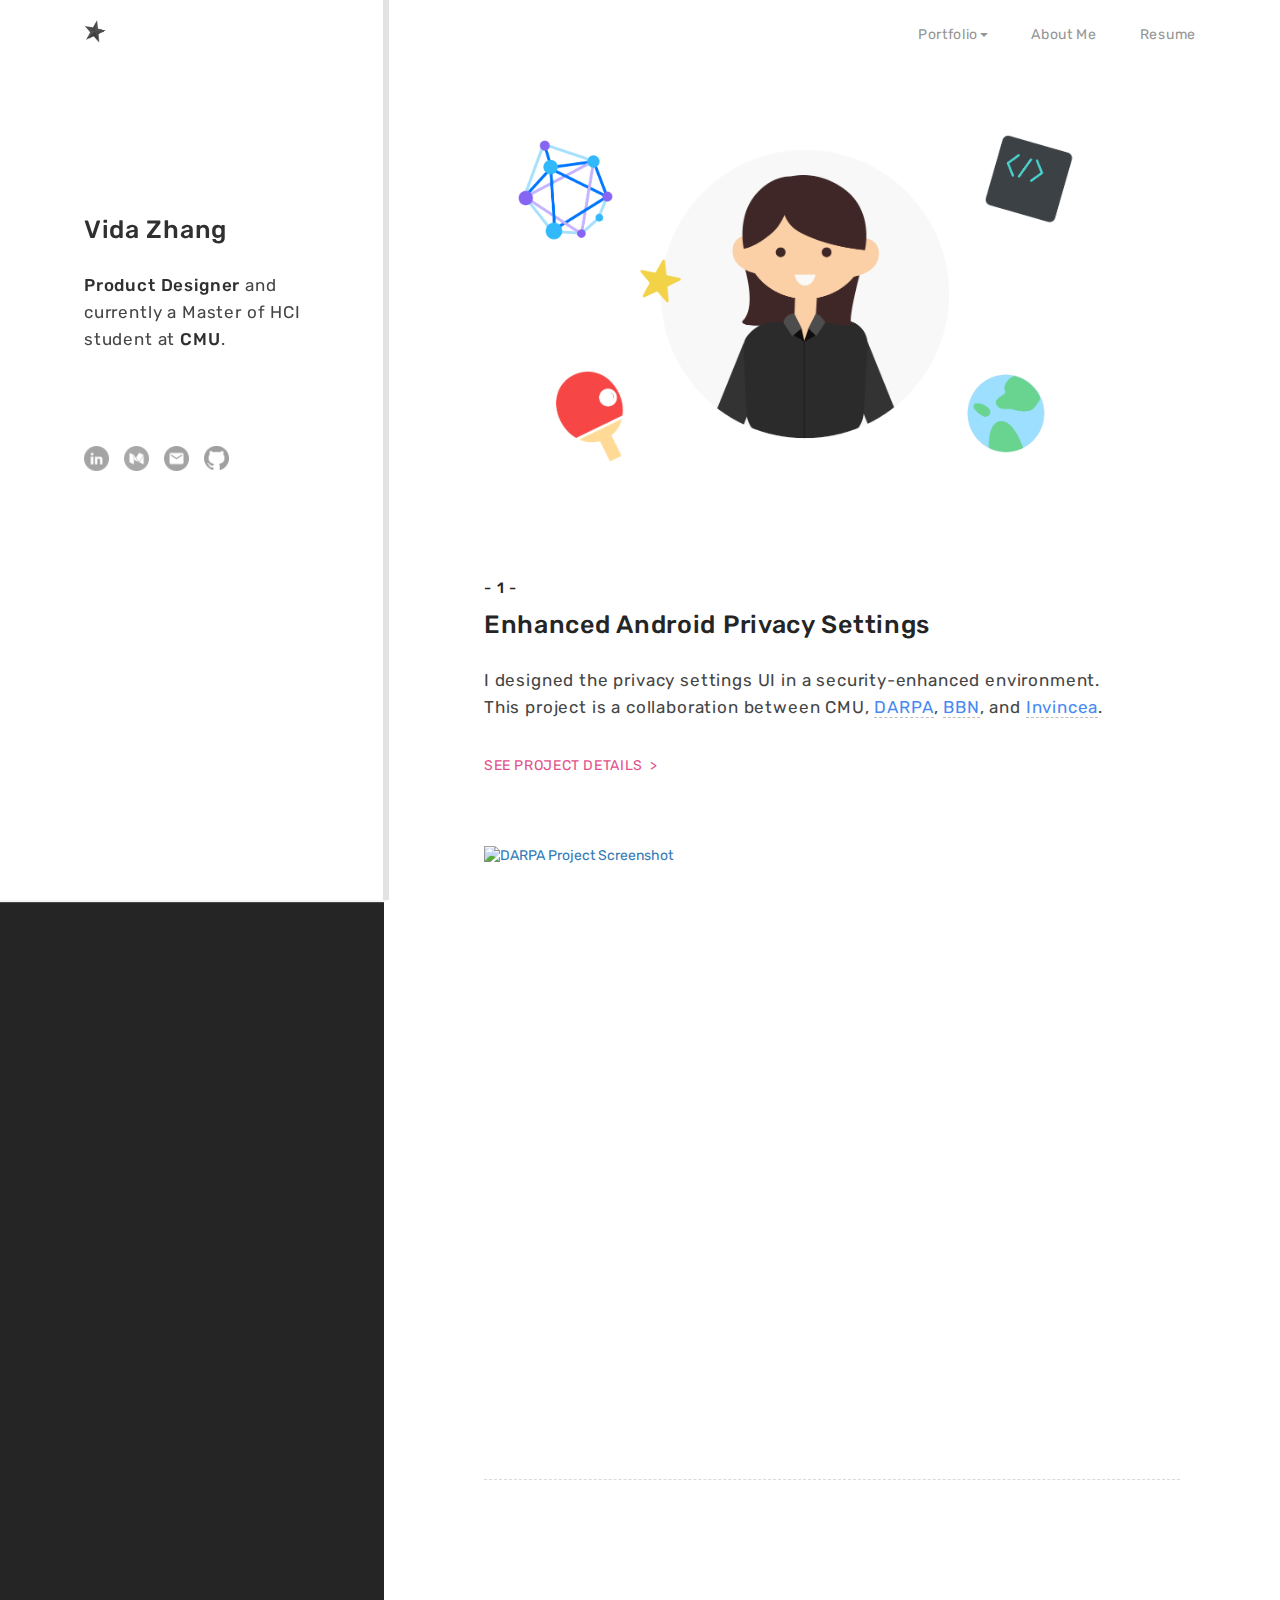
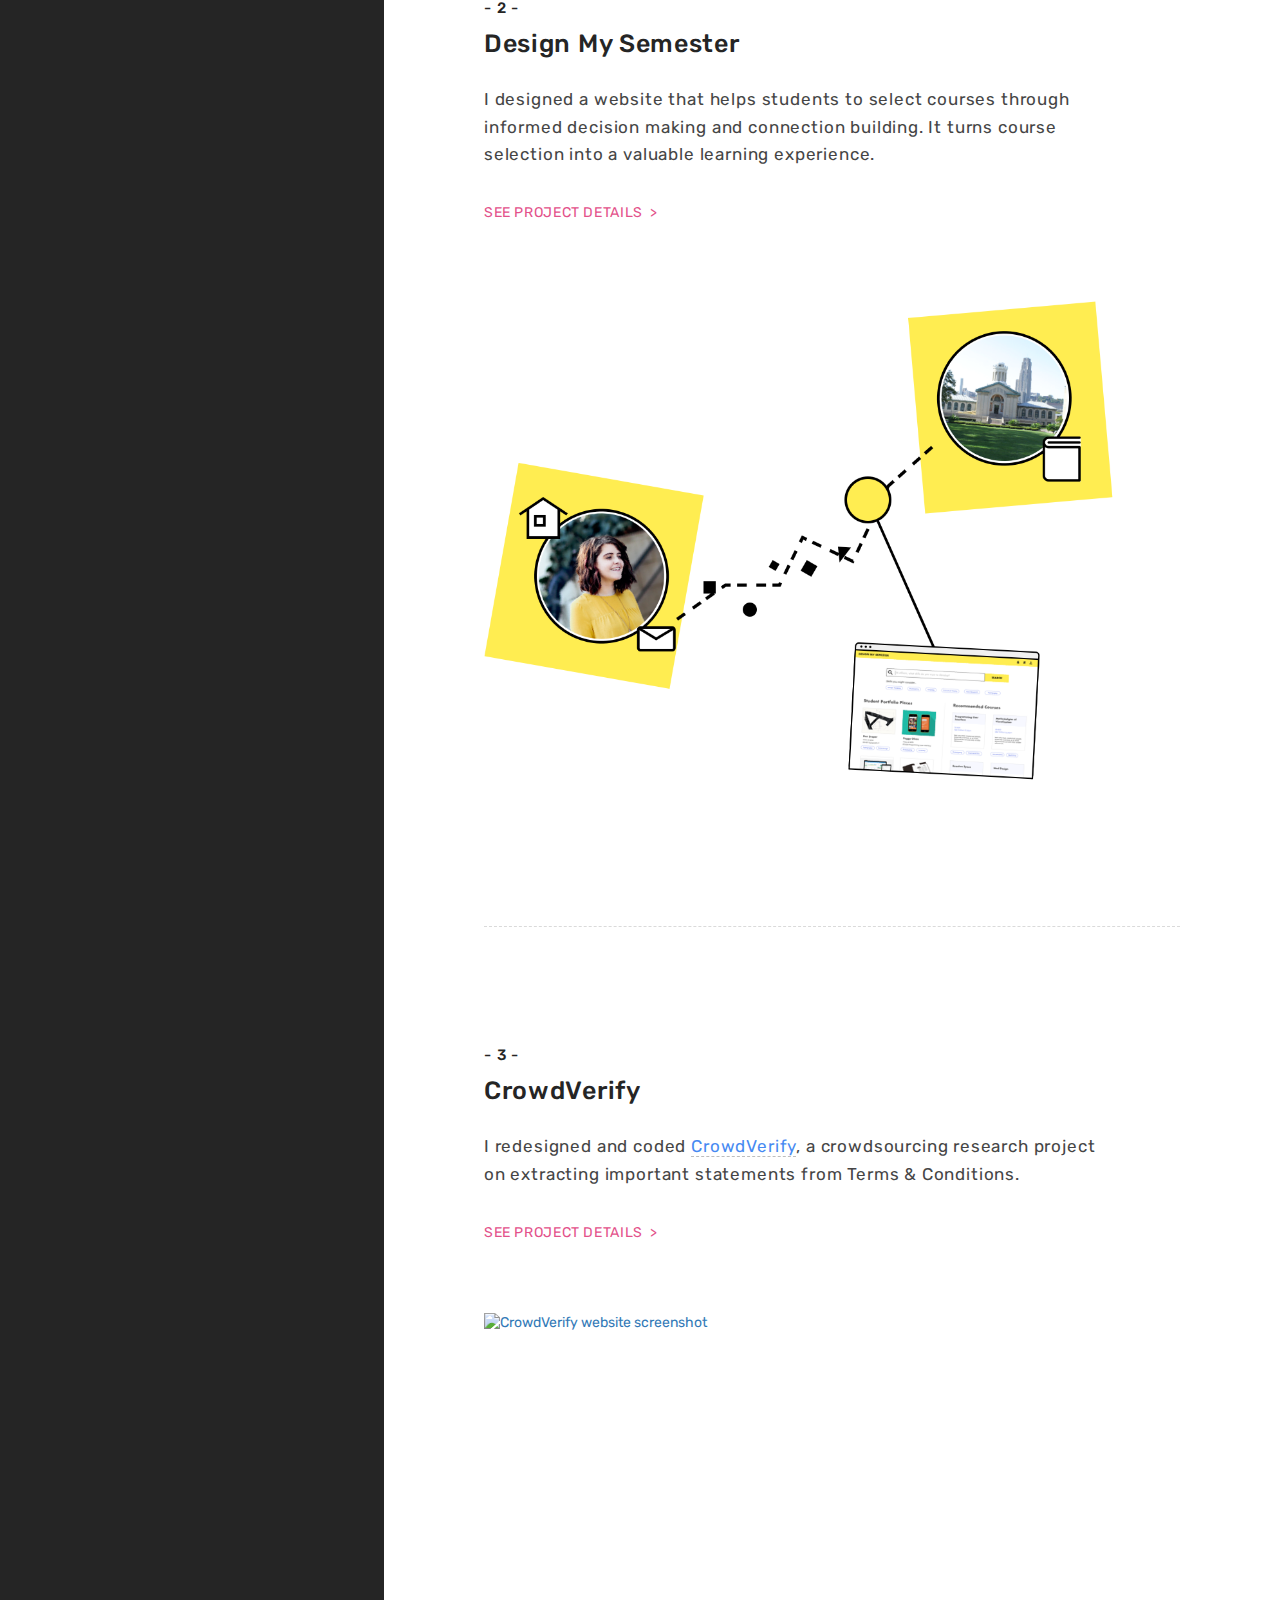
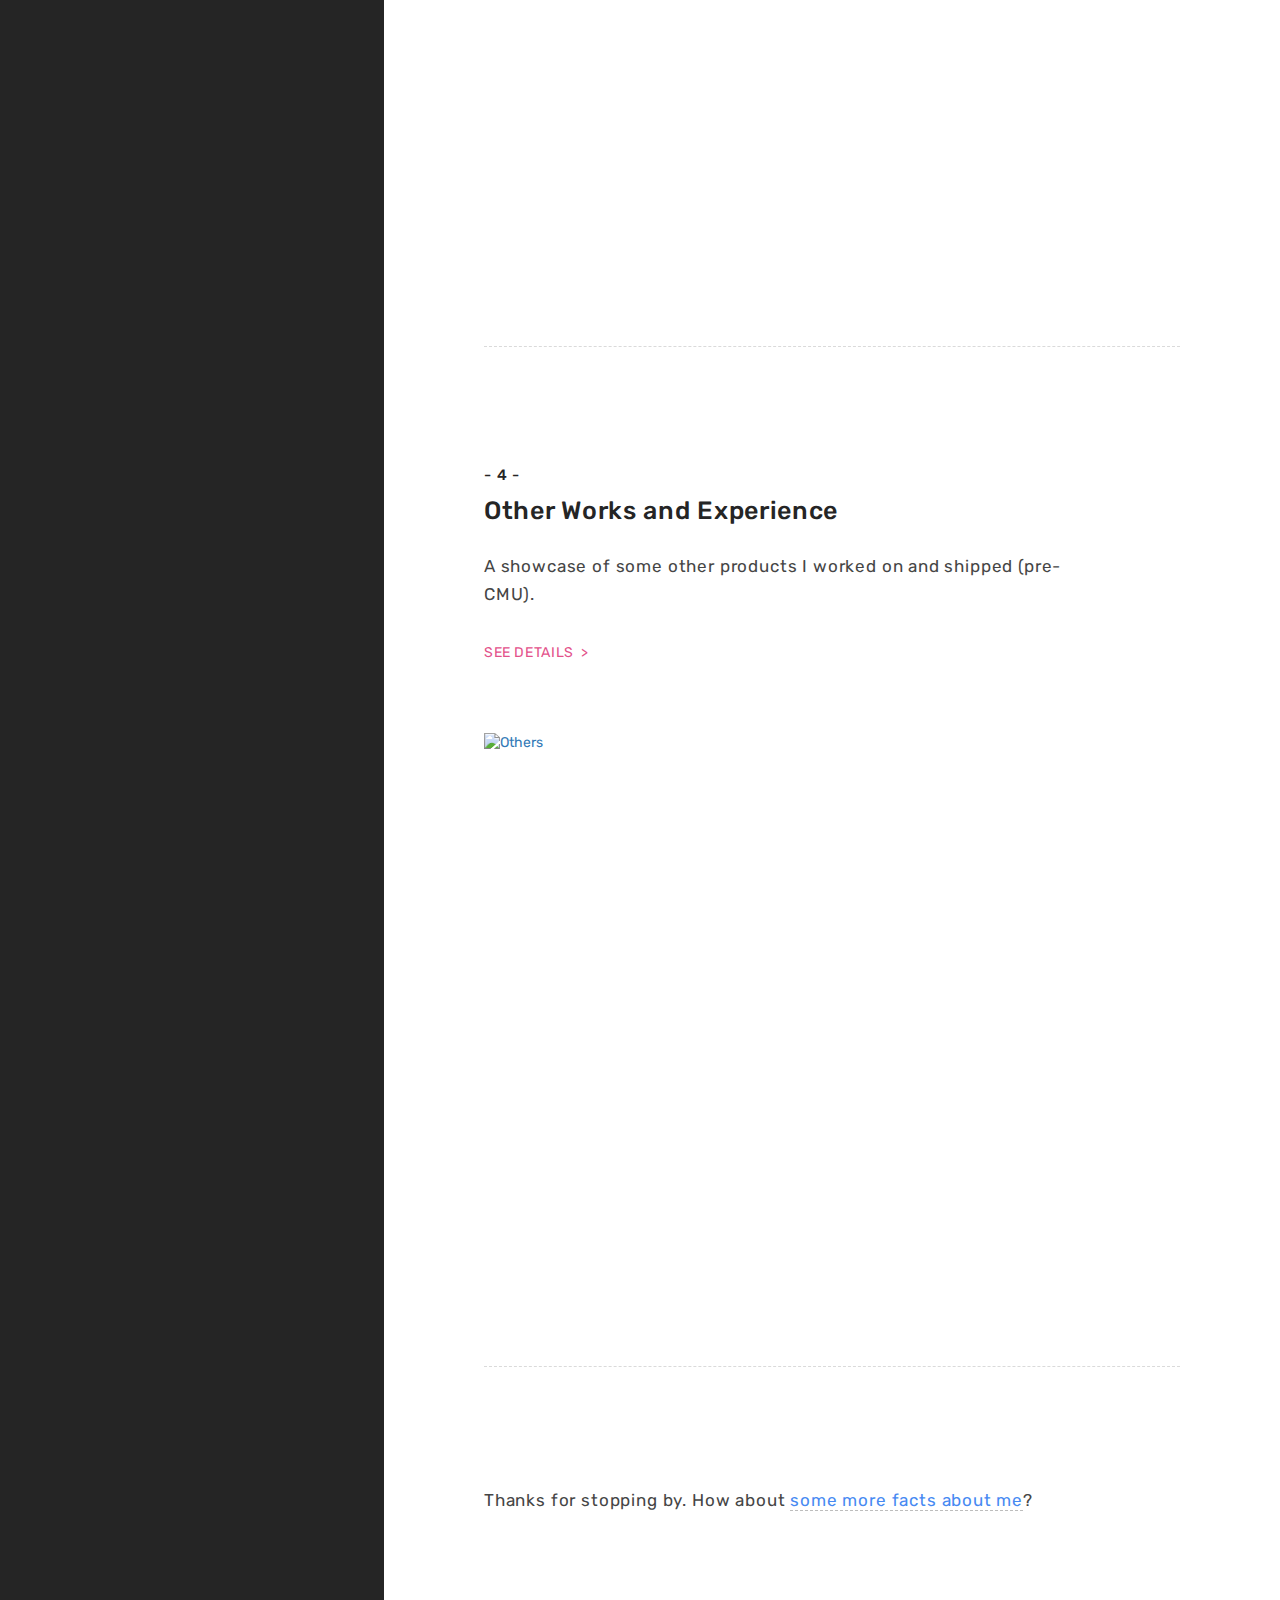
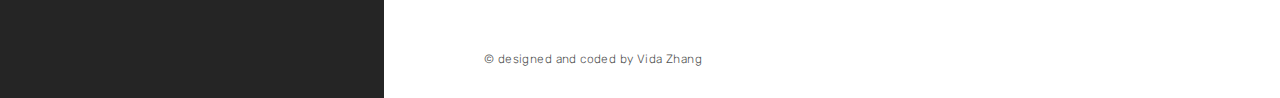
==== commit 4fe531bb: "update pic" ====
--- a/index.html
+++ b/index.html
@@ -48,7 +48,7 @@
         <div id="profile">
             <br><br>
             <h2>Vida Zhang</h2>
-            <p><b>Product Designer</b> and currently a Master of HCI candidate at <b>CMU</b>. 
+            <p><b>Product Designer</b> and currently a Master of HCI student at <b>CMU</b>. 
             <br>
 <!--            <a href="projects/about-me.html">More about me ></a>-->
             </p>
--- a/css/mystyle.css
+++ b/css/mystyle.css
@@ -164,6 +164,10 @@
         padding: 22px 100px 42px 200px;   
     }
     
+    footer{
+    padding-left: 200px; 
+    }
+    
 }
 
 
@@ -177,7 +181,7 @@
     
     #profile p {
         margin-top: 25px;
-        width: 80%;
+        width: 73%;
     }
 
         
@@ -210,11 +214,7 @@
     .project {
         padding: 22px 100px 42px 100px;   
     }
-    
-    #profile p {
-        margin-top: 25px;
-        width: 80%;
-    }
+
     
     #profile h2 {
         margin-top: 82px;
@@ -237,6 +237,9 @@
         padding-right: 4%;
     }
     
+    footer{
+    padding-left: 100px;
+    }
 }
 
 
@@ -301,7 +304,8 @@
     #me {
         width: 358.39px;
         top: 140px;
-        left: 27%;
+        left: 241.906px;
+/*        left: 27%;*/
     }
     
     #data {
@@ -319,13 +323,19 @@
     #code {
         width: 90.55px;
         top: 134px;
-        left: 67%;
+/*        left: 67%;*/
+        left: 600.312px;
     }
     
     #world {
         width: 89.59px;
         top: 369px;
-        left: 64.5%;
+/*        left: 64.5%;*/
+        left: 577.906px;
+    }
+    
+    footer{
+    padding-left: 100px;
     }
 }
 
@@ -372,7 +382,7 @@
     }
     
     footer {
-    margin-left: -16px;
+    margin-left: 84px;
     }
     
     .project-sum{
@@ -410,6 +420,7 @@
     #intro-pic {
         display: none;
     }
+    
 }
 
 @media (min-width:480px) and (max-width:1921px) {
@@ -441,7 +452,6 @@
     }
     
     footer{
-    padding-left: 100px;
     margin-top: 60px;
     padding-bottom: 30px;
     }
@@ -585,7 +595,7 @@
     }
     
     #my-pic {
-        width: 450px;
+        width: 500px;
     }
 }
 
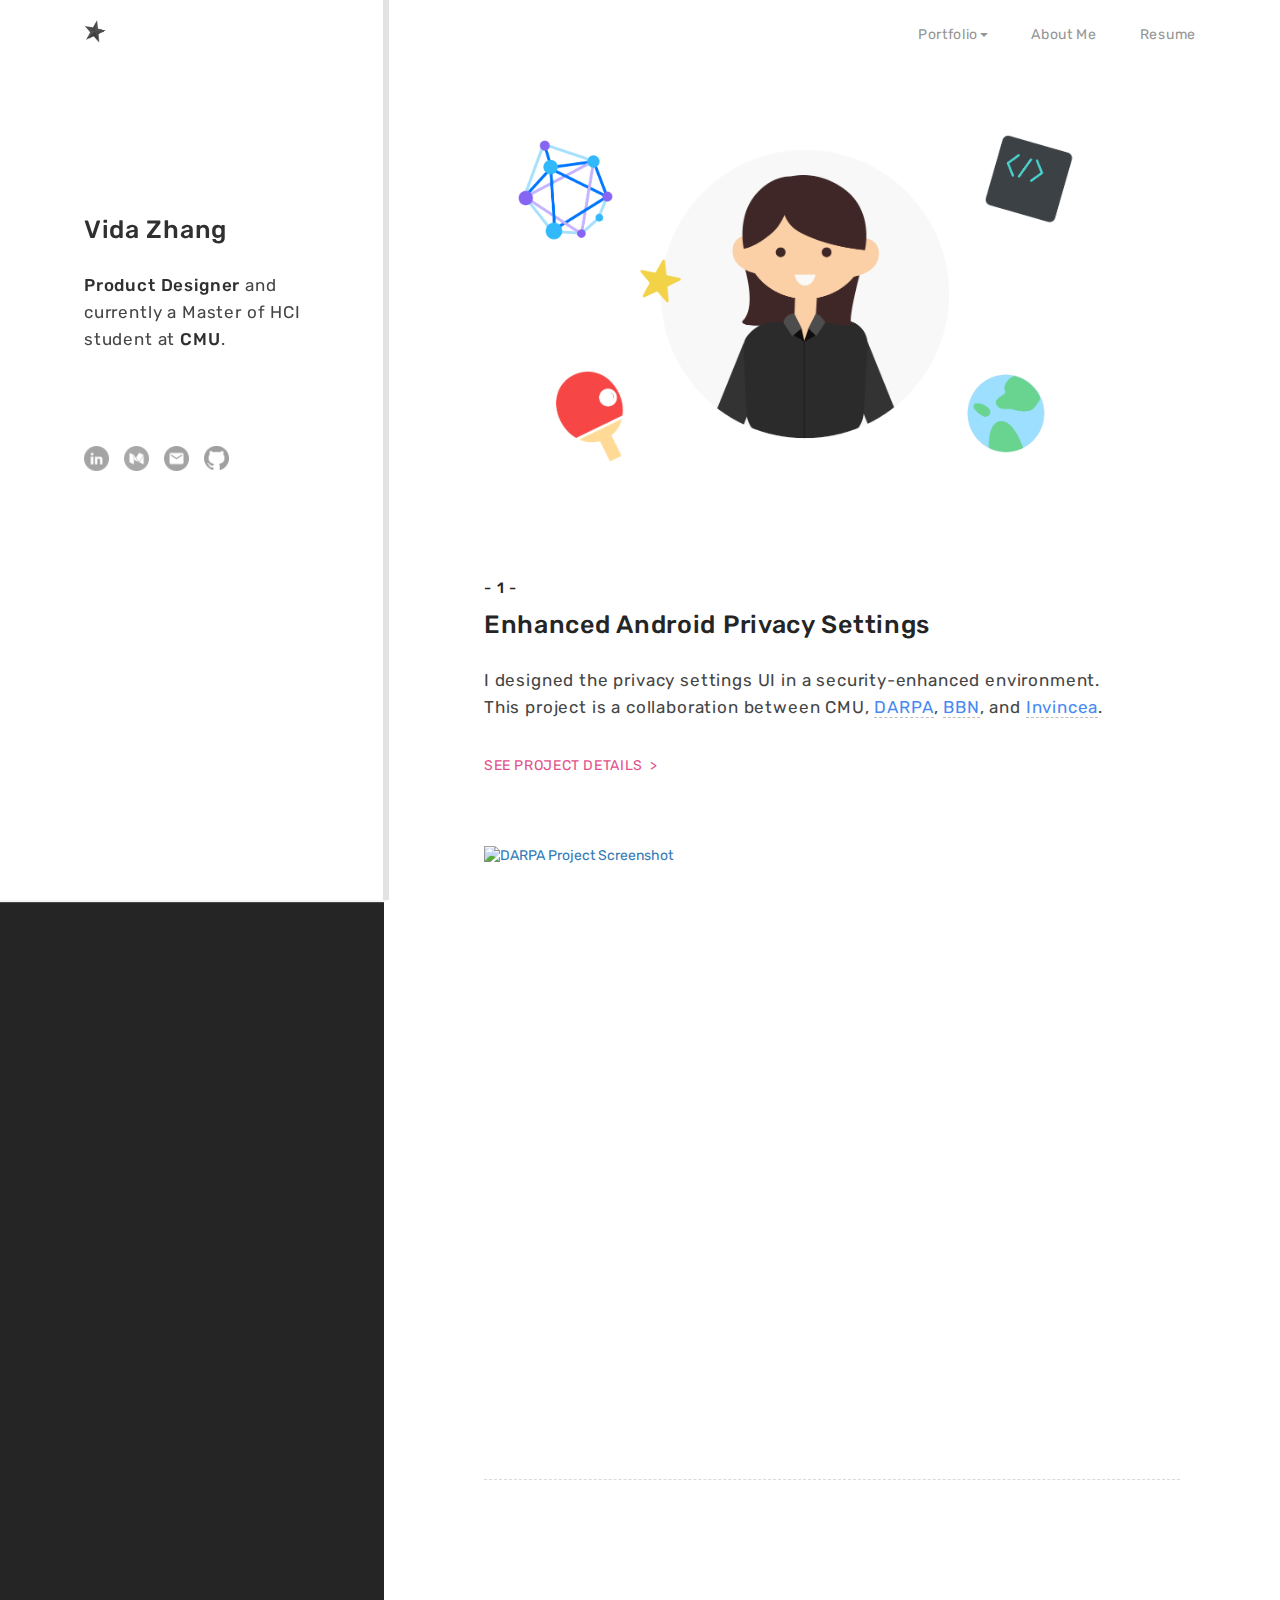
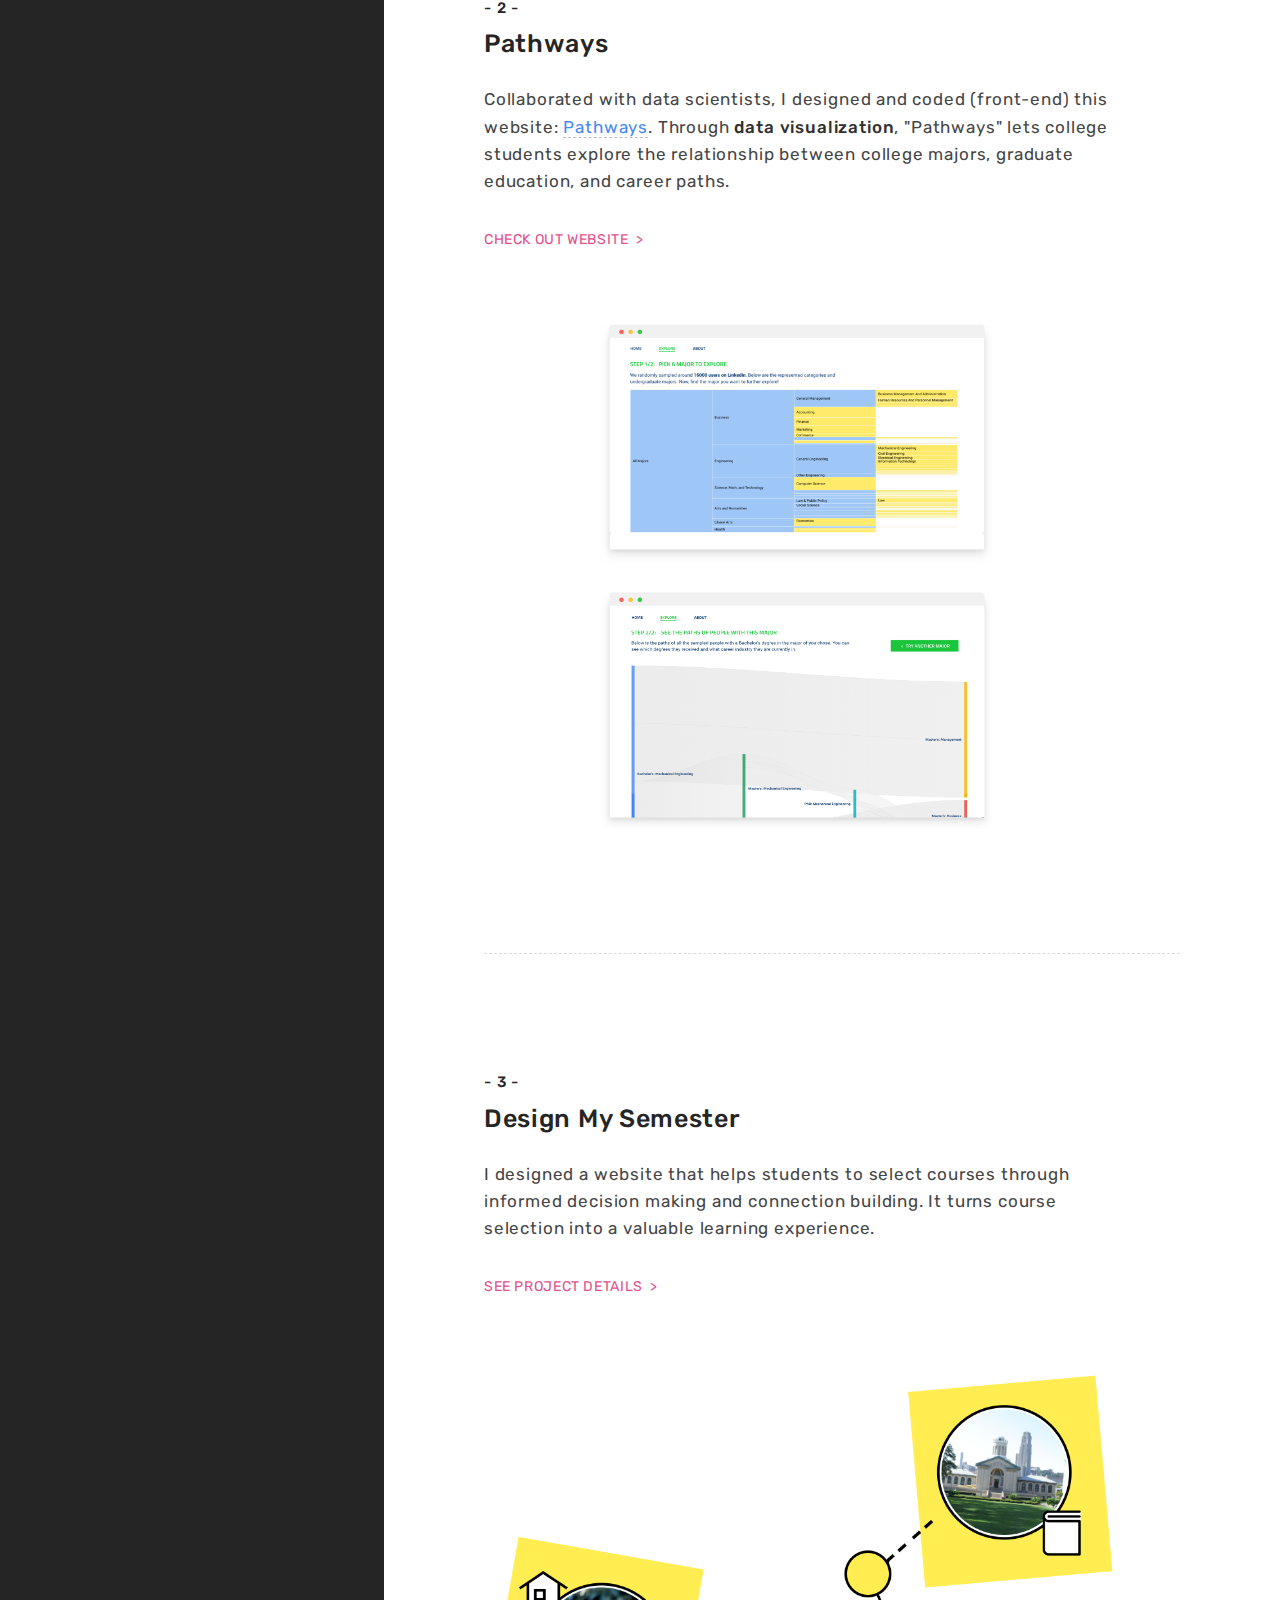
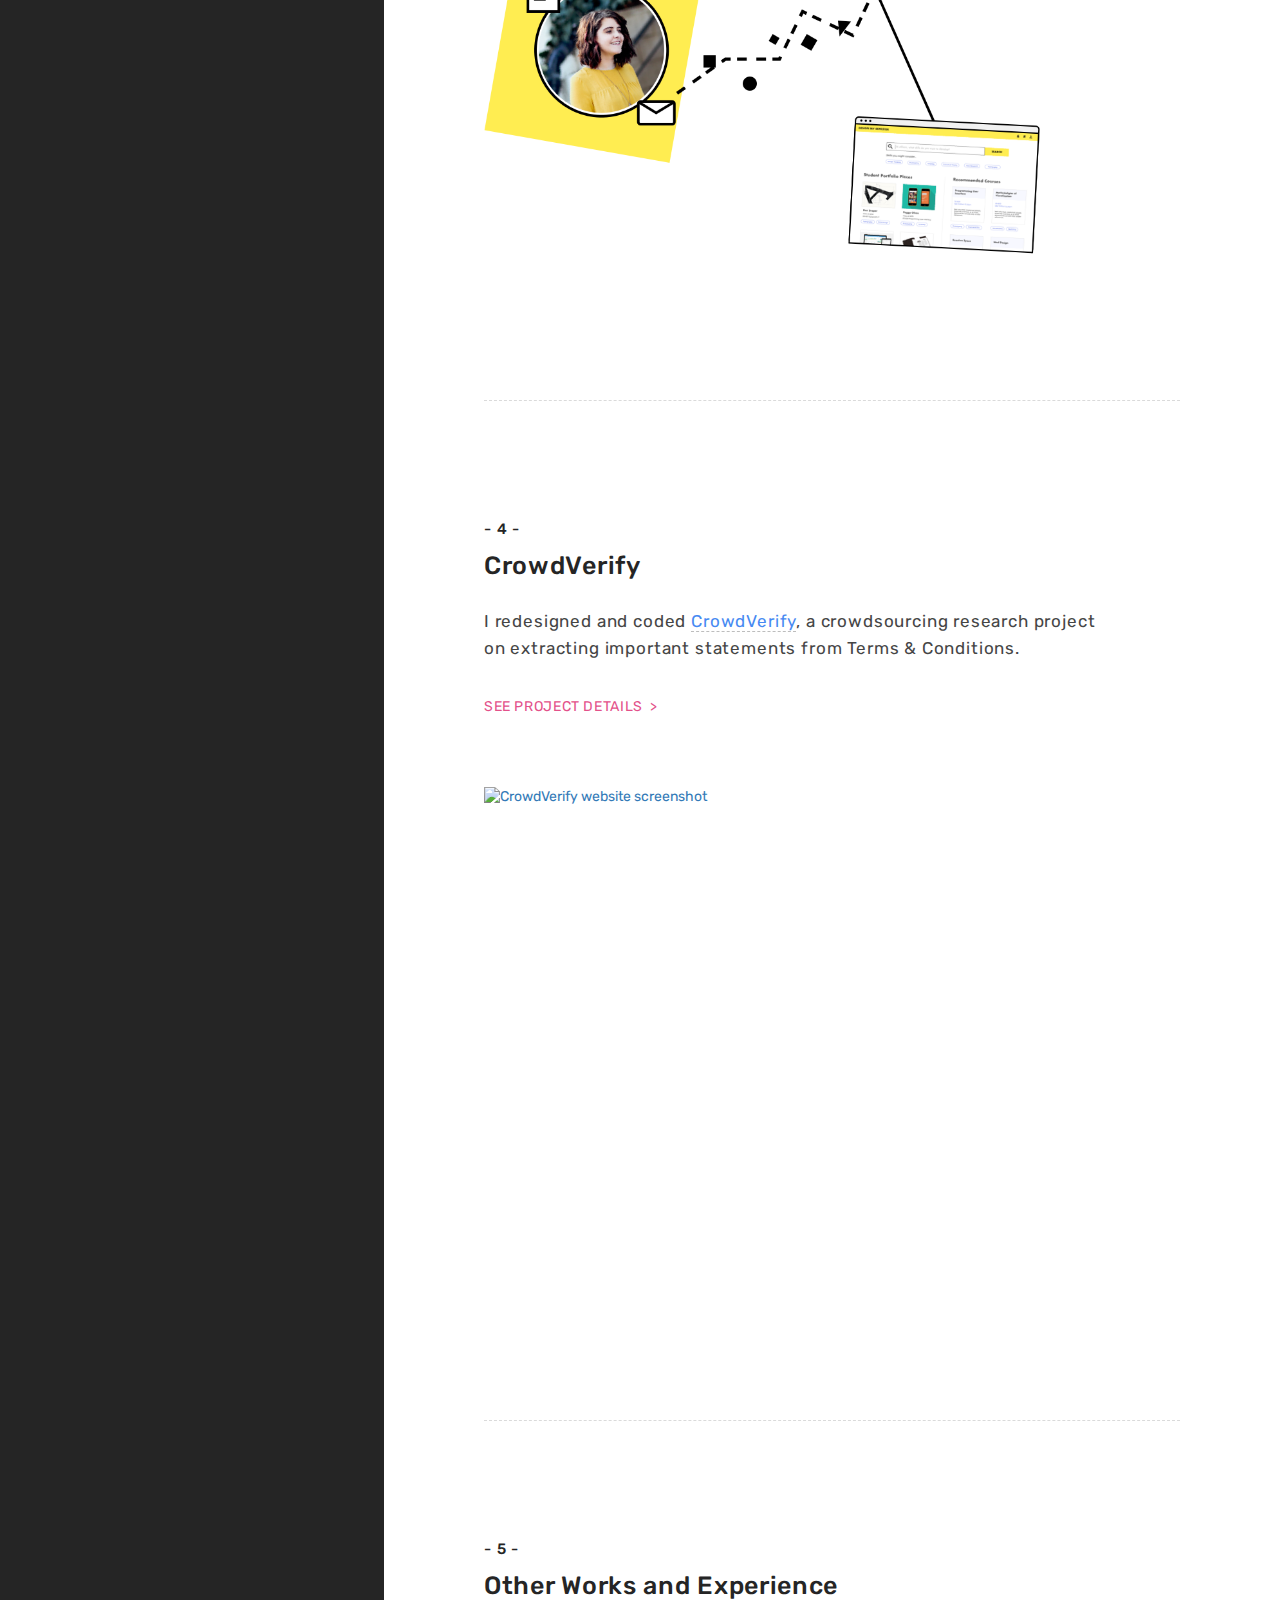
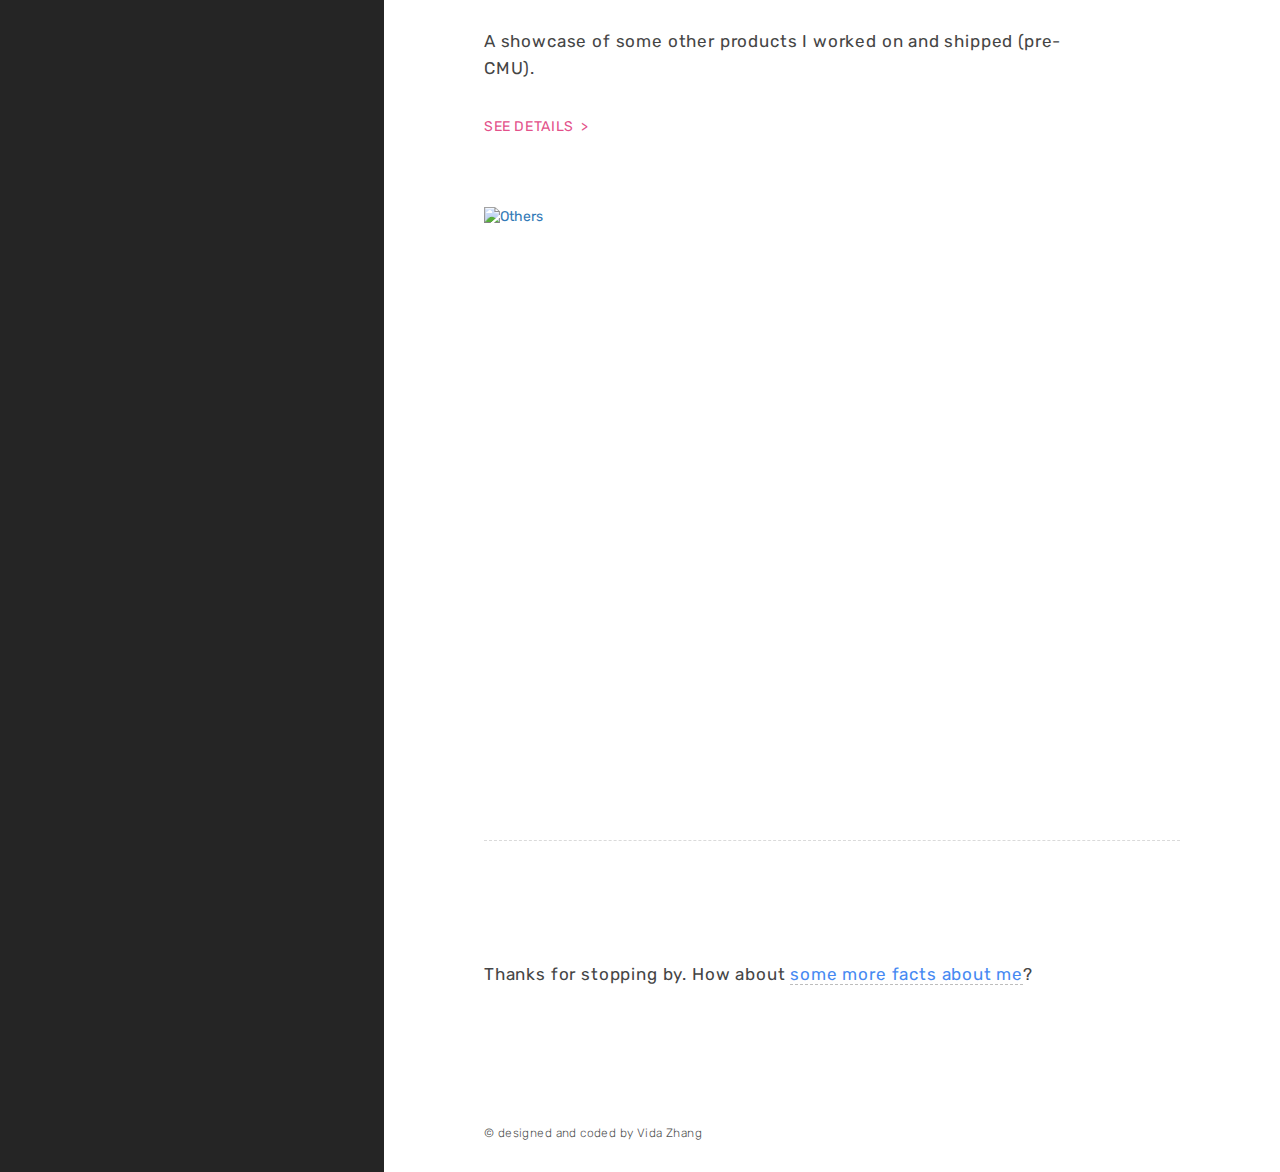
==== commit 40e76a81: "Merge pull request #42 from vida22/v1" ====
--- a/index.html
+++ b/index.html
@@ -31,9 +31,10 @@
             <li class="dropdown"><a class='menu dropdown-toggle' data-toggle="dropdown" href="#">Portfolio<span class="caret"></span></a>
                 <ul class="dropdown-menu">
                     <li><a href="projects/darpa.html">-1-&nbsp Enhanced Android Privacy Settings</a></li>
-                    <li><a href="../projects/course.html">-2-&nbsp Design My Semester</a></li>
-                    <li><a href="projects/crowdverify.html">-3-&nbsp CrowdVerify</a></li>
-                    <li><a href="projects/others.html">-4-&nbsp Other Works and Experience</a></li>
+                    <li><a target="_blank" href="https://pathways-162314.appspot.com/">-2-&nbsp Pathways&nbsp ></a></li>
+                    <li><a href="../projects/course.html">-3-&nbsp Design My Semester</a></li>
+                    <li><a href="projects/crowdverify.html">-4-&nbsp CrowdVerify</a></li>
+                    <li><a href="projects/others.html">-5-&nbsp Other Works and Experience</a></li>
                 </ul>
             </li>
             <li><a class='menu' href="projects/about-me.html">About Me</a></li>
@@ -100,6 +101,22 @@
         <div class='project'>
         <hr>
         <h3 class="project-number">- 2 -</h3>
+            <h2><a href="projects/course.html">Pathways</a></h2>
+<!--            <h4>UI&UX Design, Visual Design, Front-End Dev</h4>-->
+            <p>Collaborated with data scientists, I designed and coded (front-end) this website: <a href="https://pathways-162314.appspot.com/" target="_blank">Pathways</a>. Through <b>data visualization</b>, "Pathways" lets college students explore the relationship between college majors, graduate education, and career paths.</p>
+            <br>
+            <a class='details' target="_blank" href="https://pathways-162314.appspot.com/">Check Out Website&nbsp ></a>
+            <div class="project-ui-div">
+                <a target="_blank" href="https://pathways-162314.appspot.com/">
+                    <img class="ui" src="assets/Pathways.png" alt="Pathways demo" data-toggle="tooltip" title="Check Out Website">
+                </a>
+            </div>
+        </div>
+        
+        
+        <div class='project'>
+        <hr>
+        <h3 class="project-number">- 3 -</h3>
             <h2><a href="projects/course.html">Design My Semester</a></h2>
 <!--            <h4>UI&UX Design, Visual Design, Front-End Dev</h4>-->
             <p>I designed a website that helps students to select courses through informed decision making and connection building. It turns course selection into a valuable learning experience. </p>
@@ -115,7 +132,7 @@
         
         <div class='project'>
         <hr>
-        <h3 class="project-number">- 3 -</h3>
+        <h3 class="project-number">- 4 -</h3>
             <h2><a href="projects/crowdverify.html">CrowdVerify</a></h2>
 <!--            <h4>UI&UX Design, Visual Design, Front-End Dev</h4>-->
             <p>I redesigned and coded <a href="http://crowdverify.herokuapp.com" target="_blank">CrowdVerify</a>, a crowdsourcing research project on extracting important statements from Terms & Conditions.</p>
@@ -130,7 +147,7 @@
         
         <div class='project'>
             <hr>
-            <h3 class="project-number">- 4 -</h3>
+            <h3 class="project-number">- 5 -</h3>
             <h2> <a href="projects/others.html">Other Works and Experience</a></h2>
 <!--            <h4>UX, UI, Branding, Visual Design</h4>-->
             <p>A showcase of some other products I worked on and shipped (pre-CMU).</p>
--- a/css/mystyle.css
+++ b/css/mystyle.css
@@ -568,8 +568,6 @@
         margin: 60px auto 0px auto;
         padding-top: 10px;
         height: 519px;
-        padding-top: 10px;
-    
         -webkit-transition: all 200ms ease-in;
         -webkit-transform: scale(1); 
         -ms-transition: all 200ms ease-in;
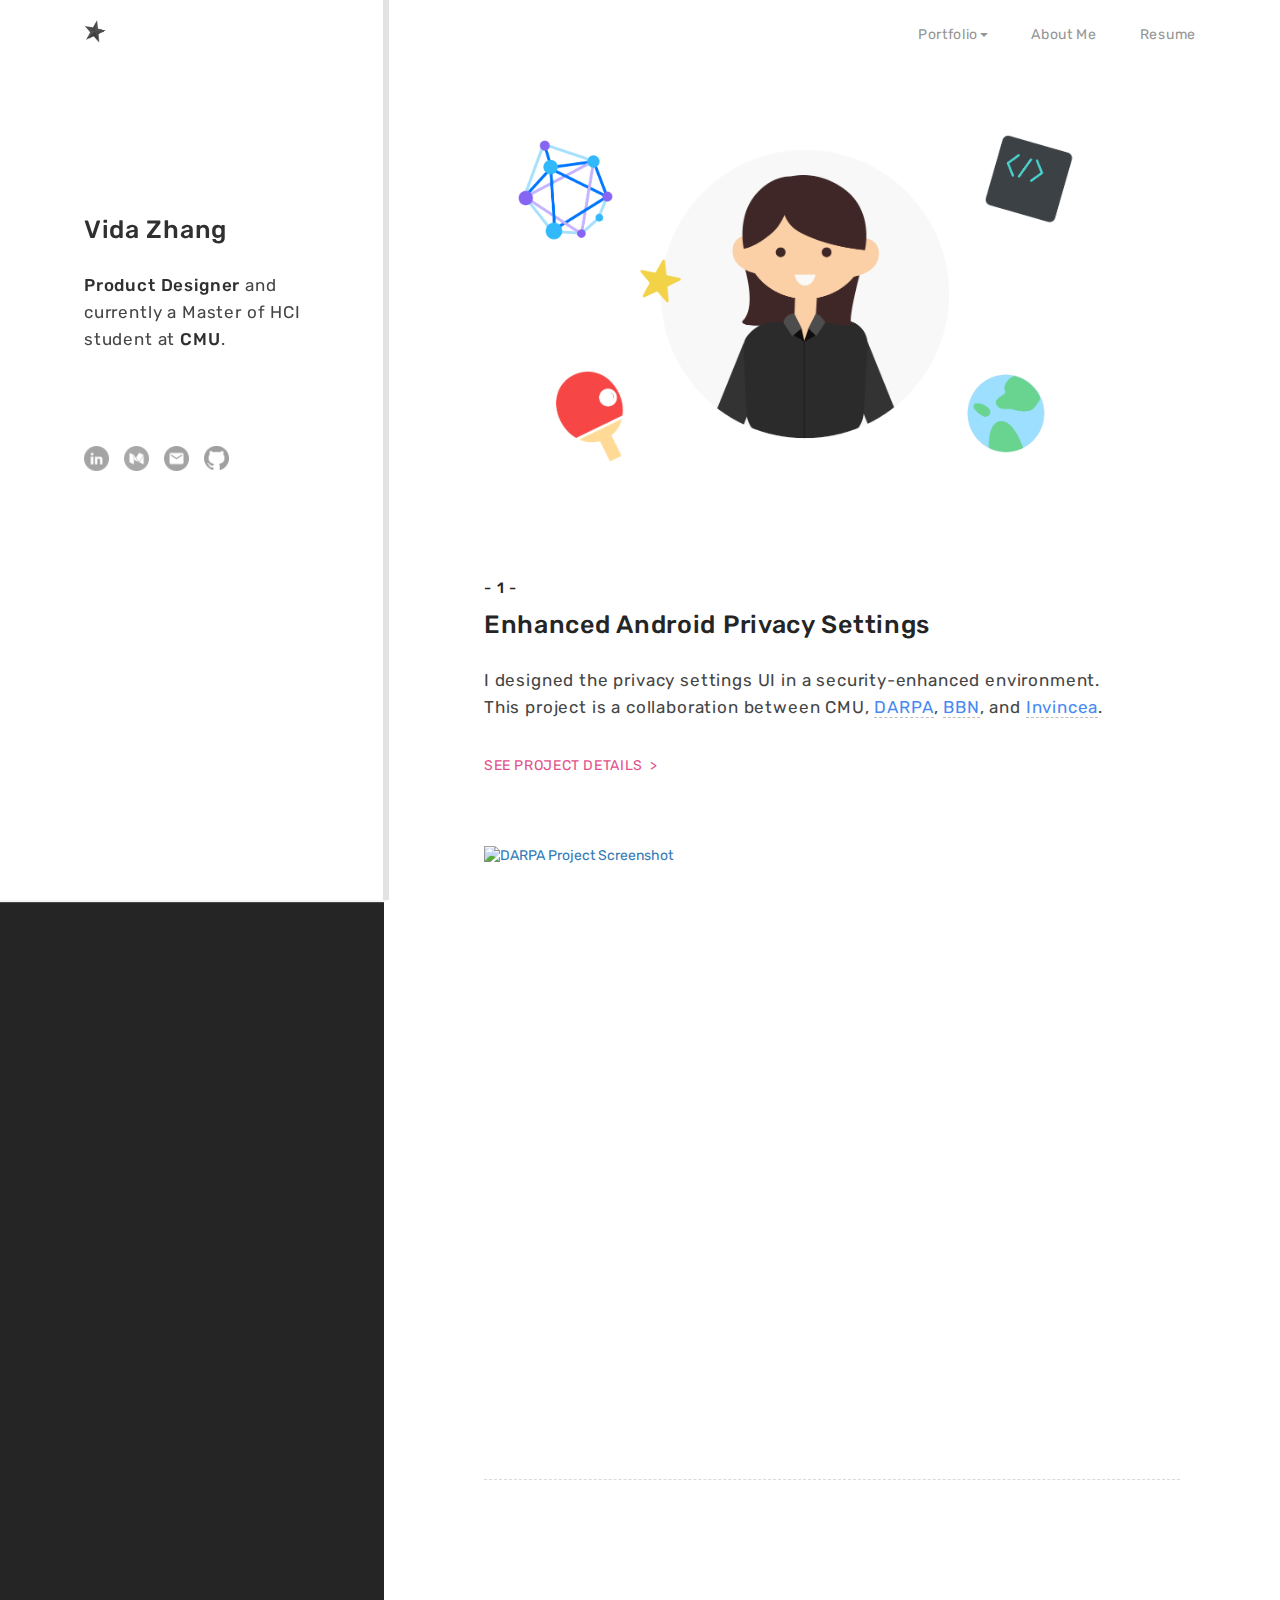
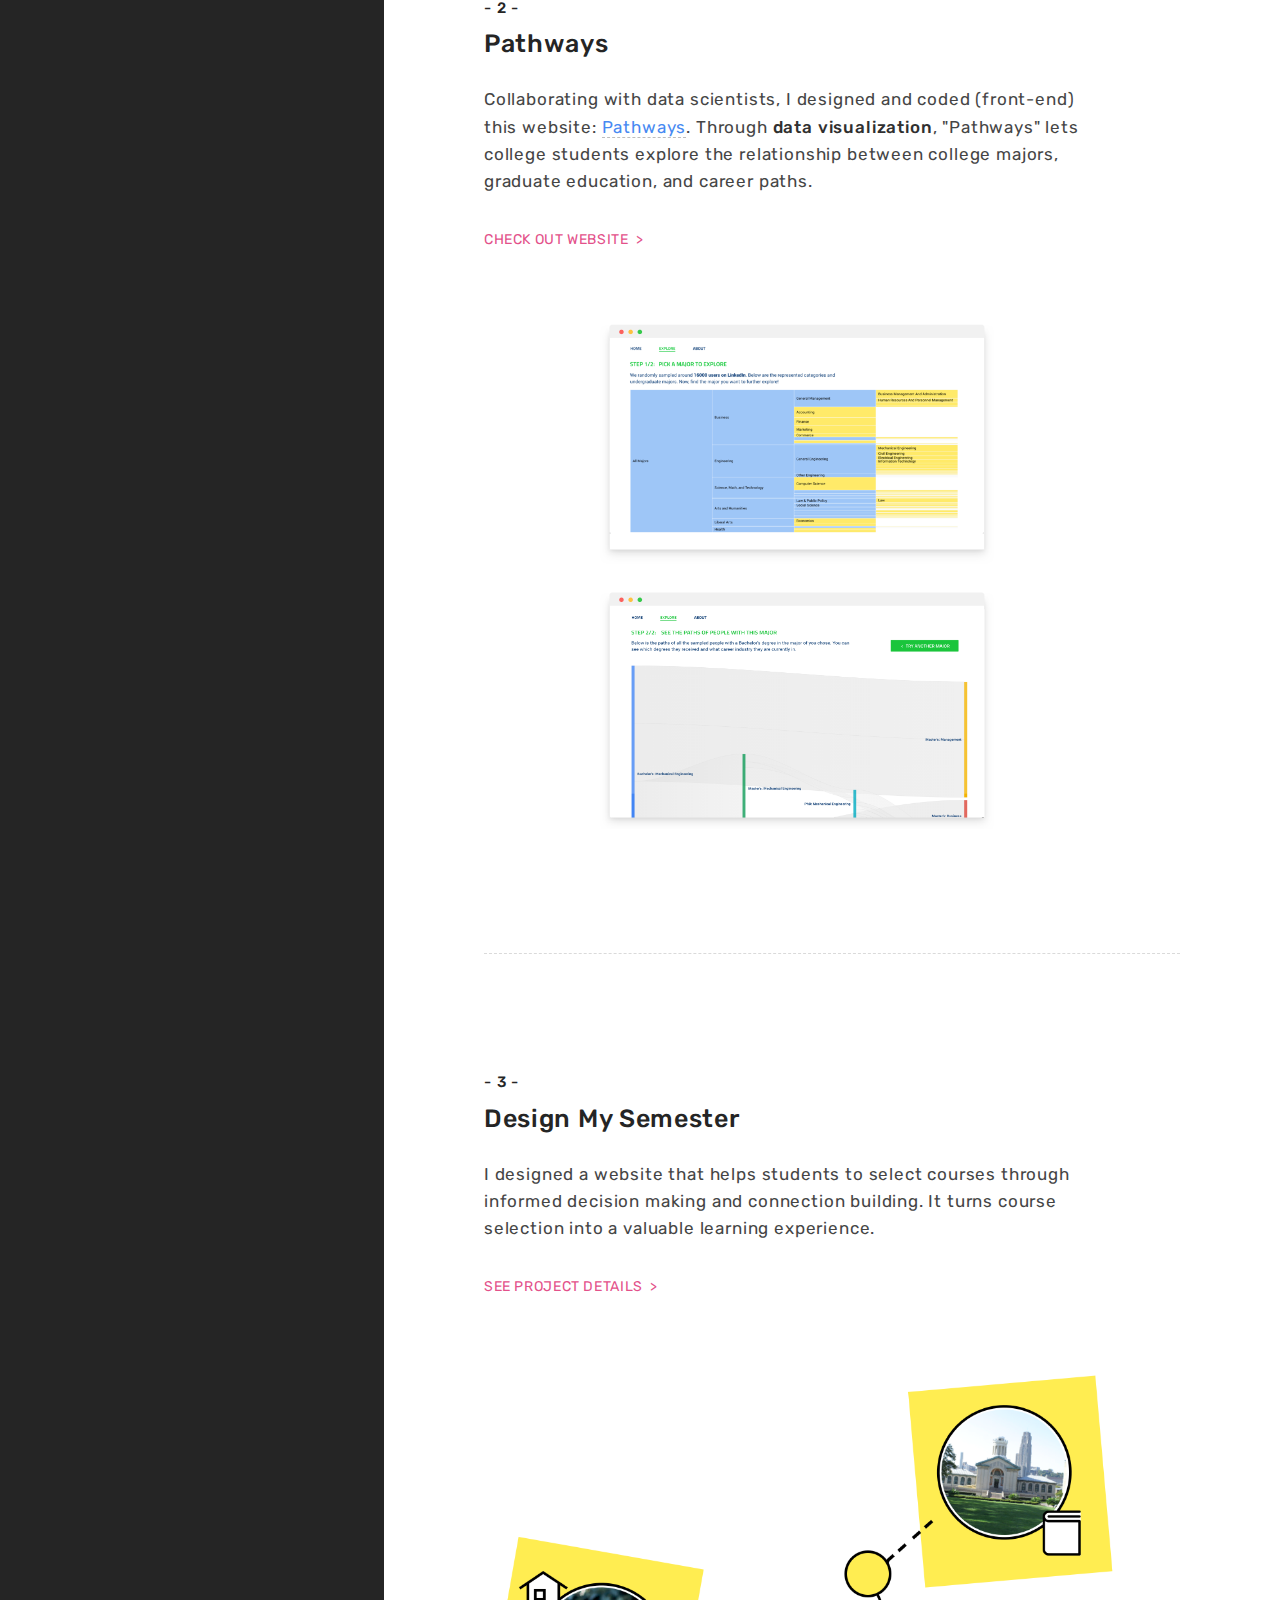
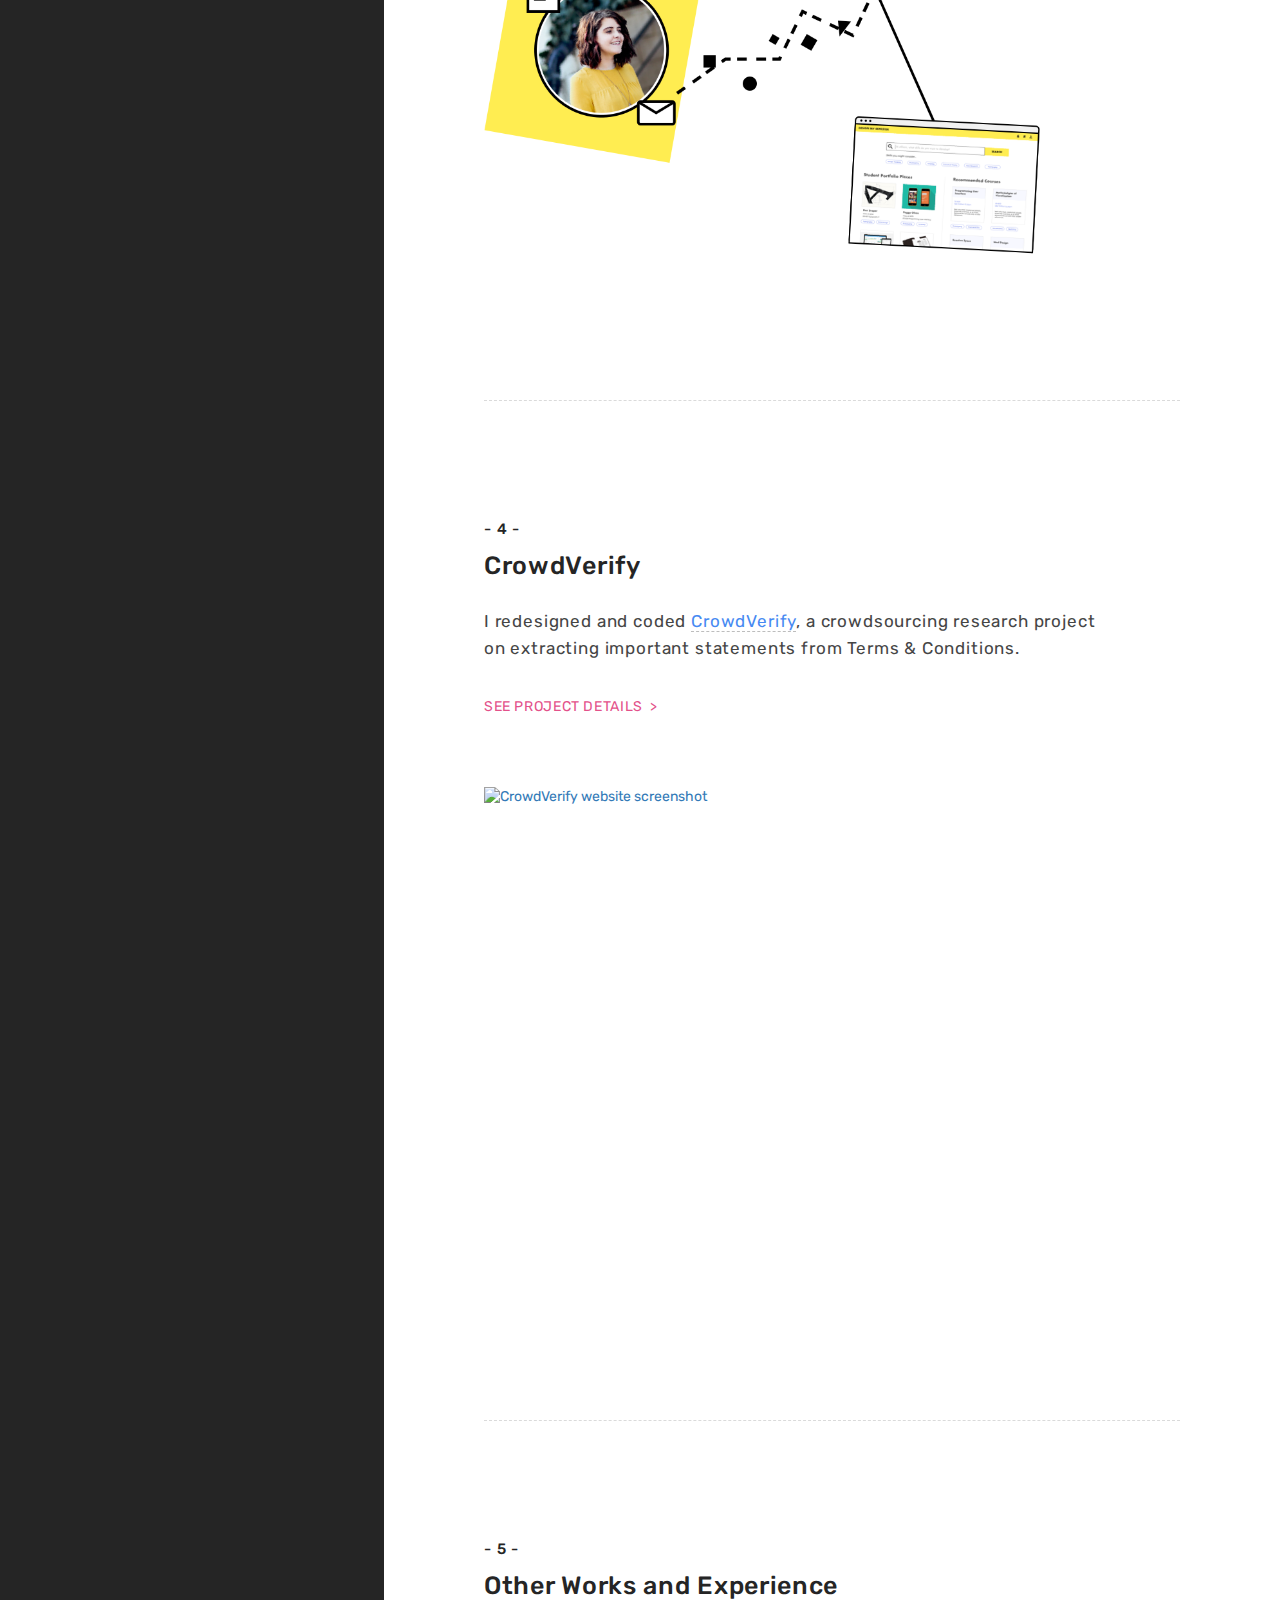
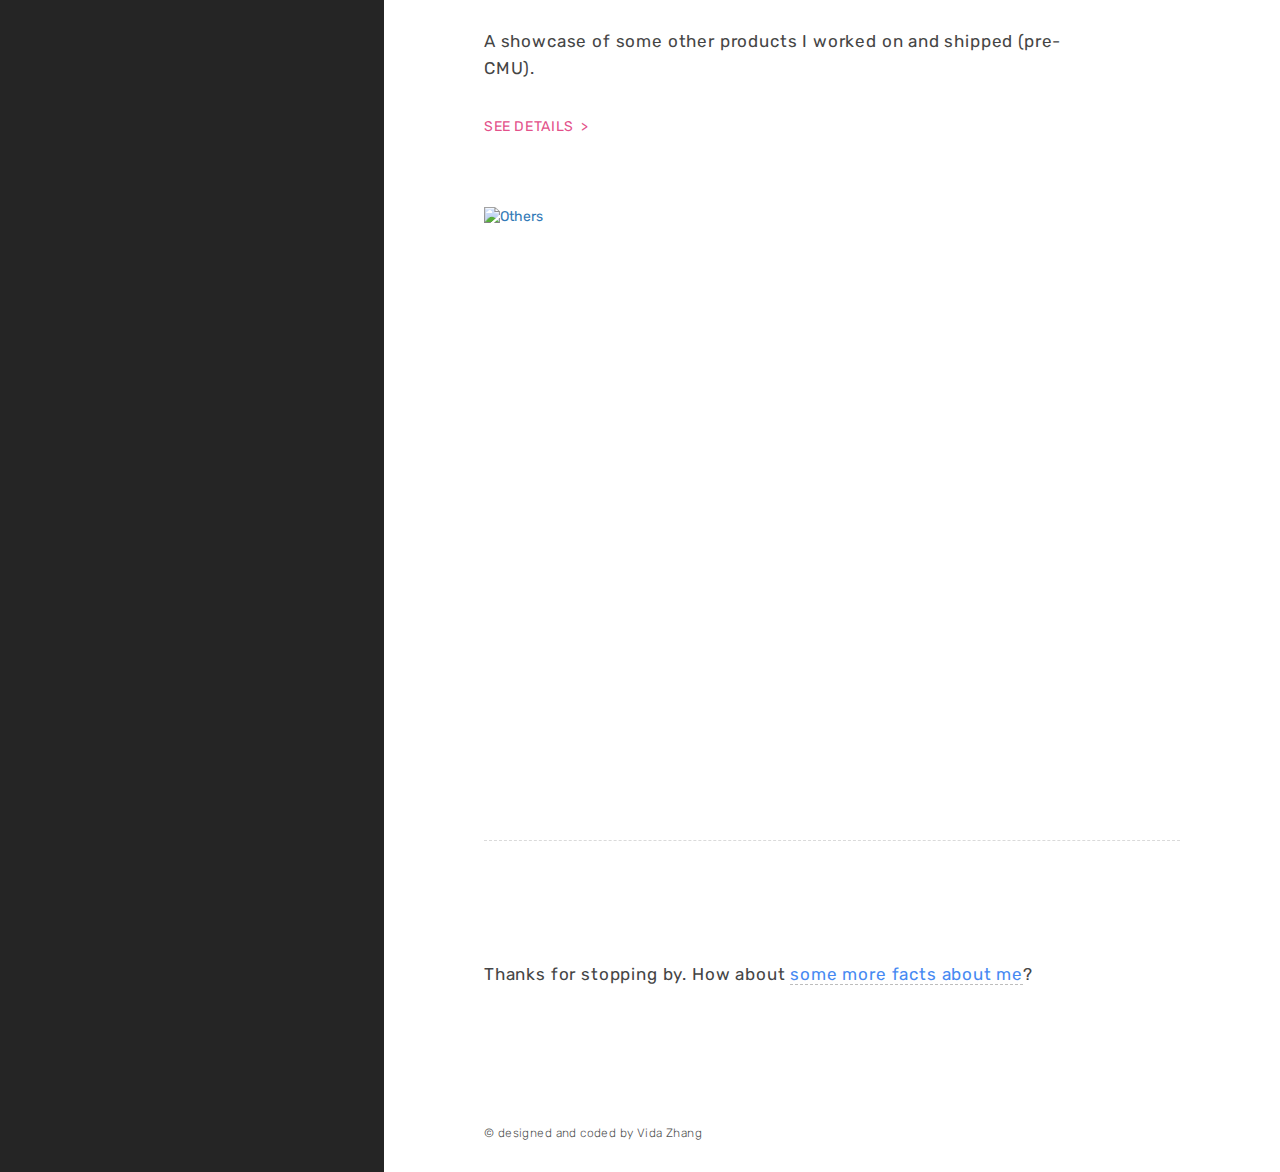
==== commit 8314f0a5: "typo" ====
--- a/index.html
+++ b/index.html
@@ -103,7 +103,7 @@
         <h3 class="project-number">- 2 -</h3>
             <h2><a href="projects/course.html">Pathways</a></h2>
 <!--            <h4>UI&UX Design, Visual Design, Front-End Dev</h4>-->
-            <p>Collaborated with data scientists, I designed and coded (front-end) this website: <a href="https://pathways-162314.appspot.com/" target="_blank">Pathways</a>. Through <b>data visualization</b>, "Pathways" lets college students explore the relationship between college majors, graduate education, and career paths.</p>
+            <p>Collaborating with data scientists, I designed and coded (front-end) this website: <a href="https://pathways-162314.appspot.com/" target="_blank">Pathways</a>. Through <b>data visualization</b>, "Pathways" lets college students explore the relationship between college majors, graduate education, and career paths.</p>
             <br>
             <a class='details' target="_blank" href="https://pathways-162314.appspot.com/">Check Out Website&nbsp ></a>
             <div class="project-ui-div">
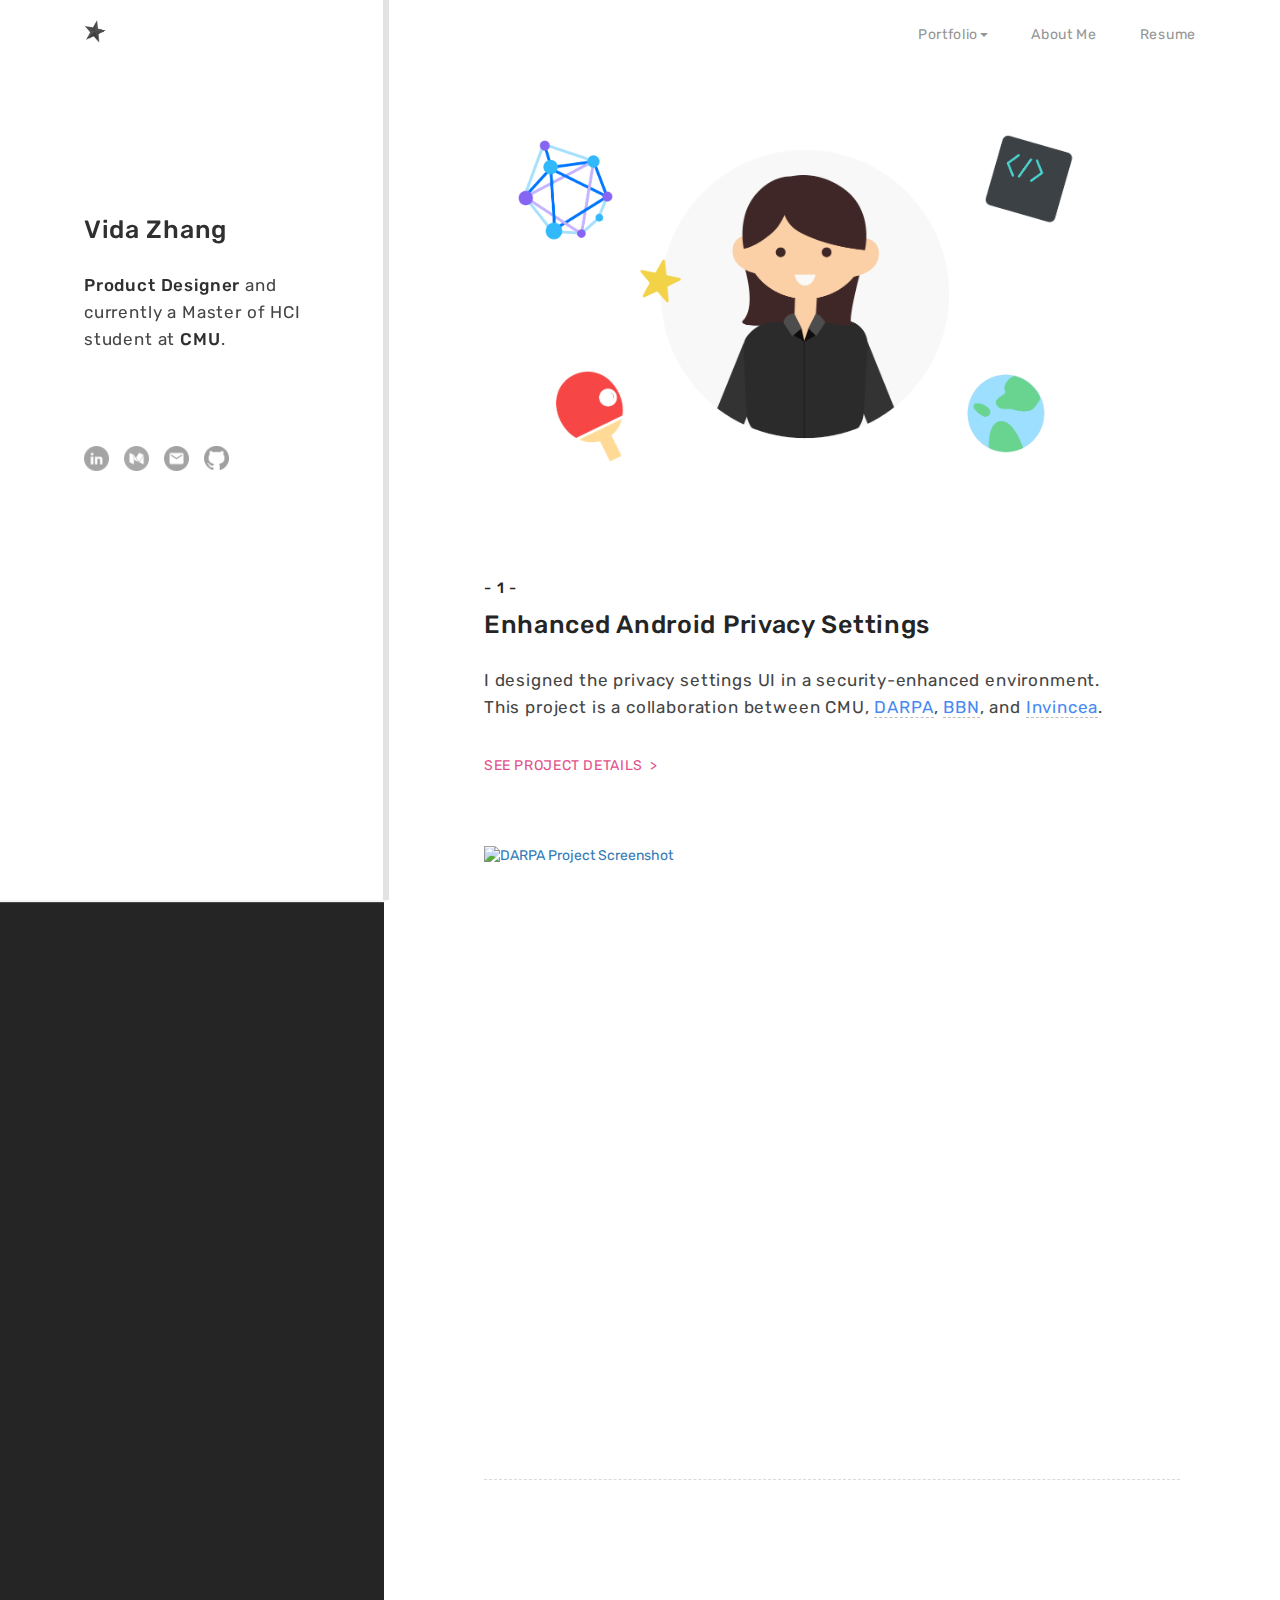
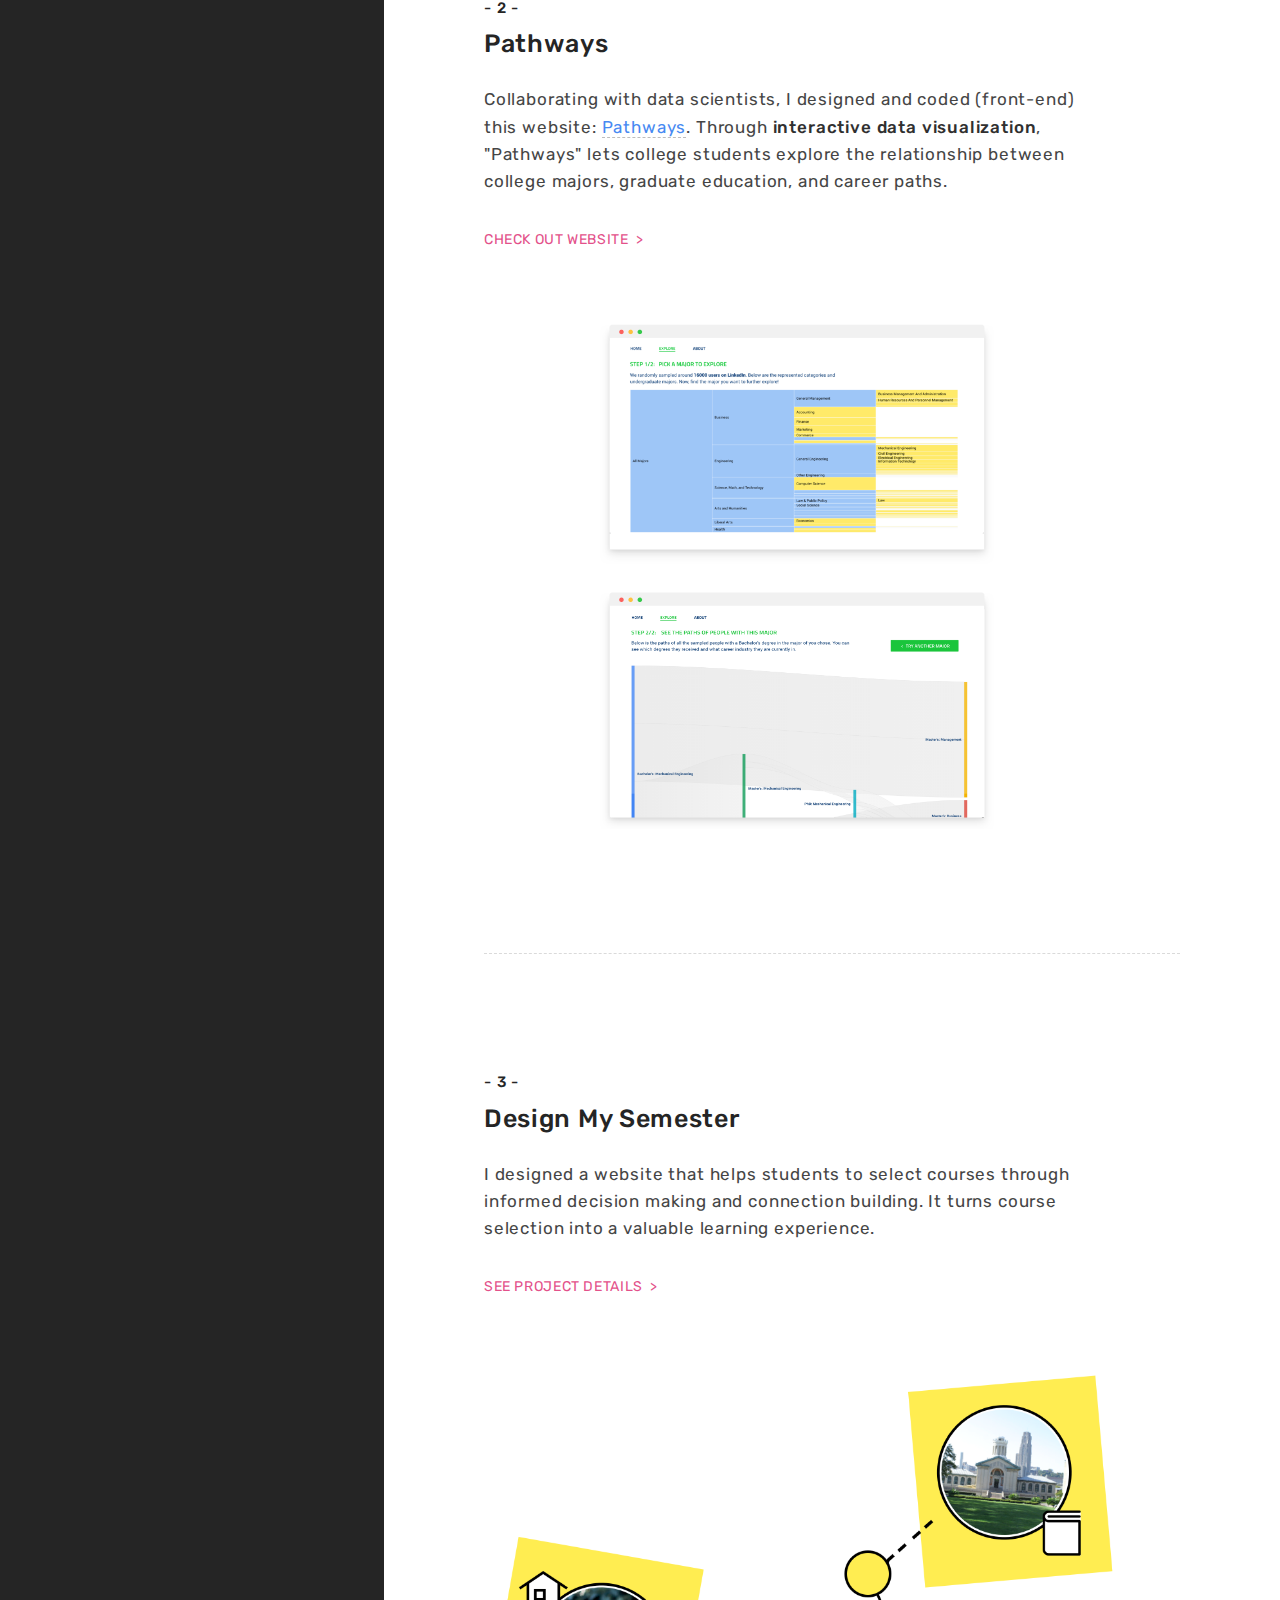
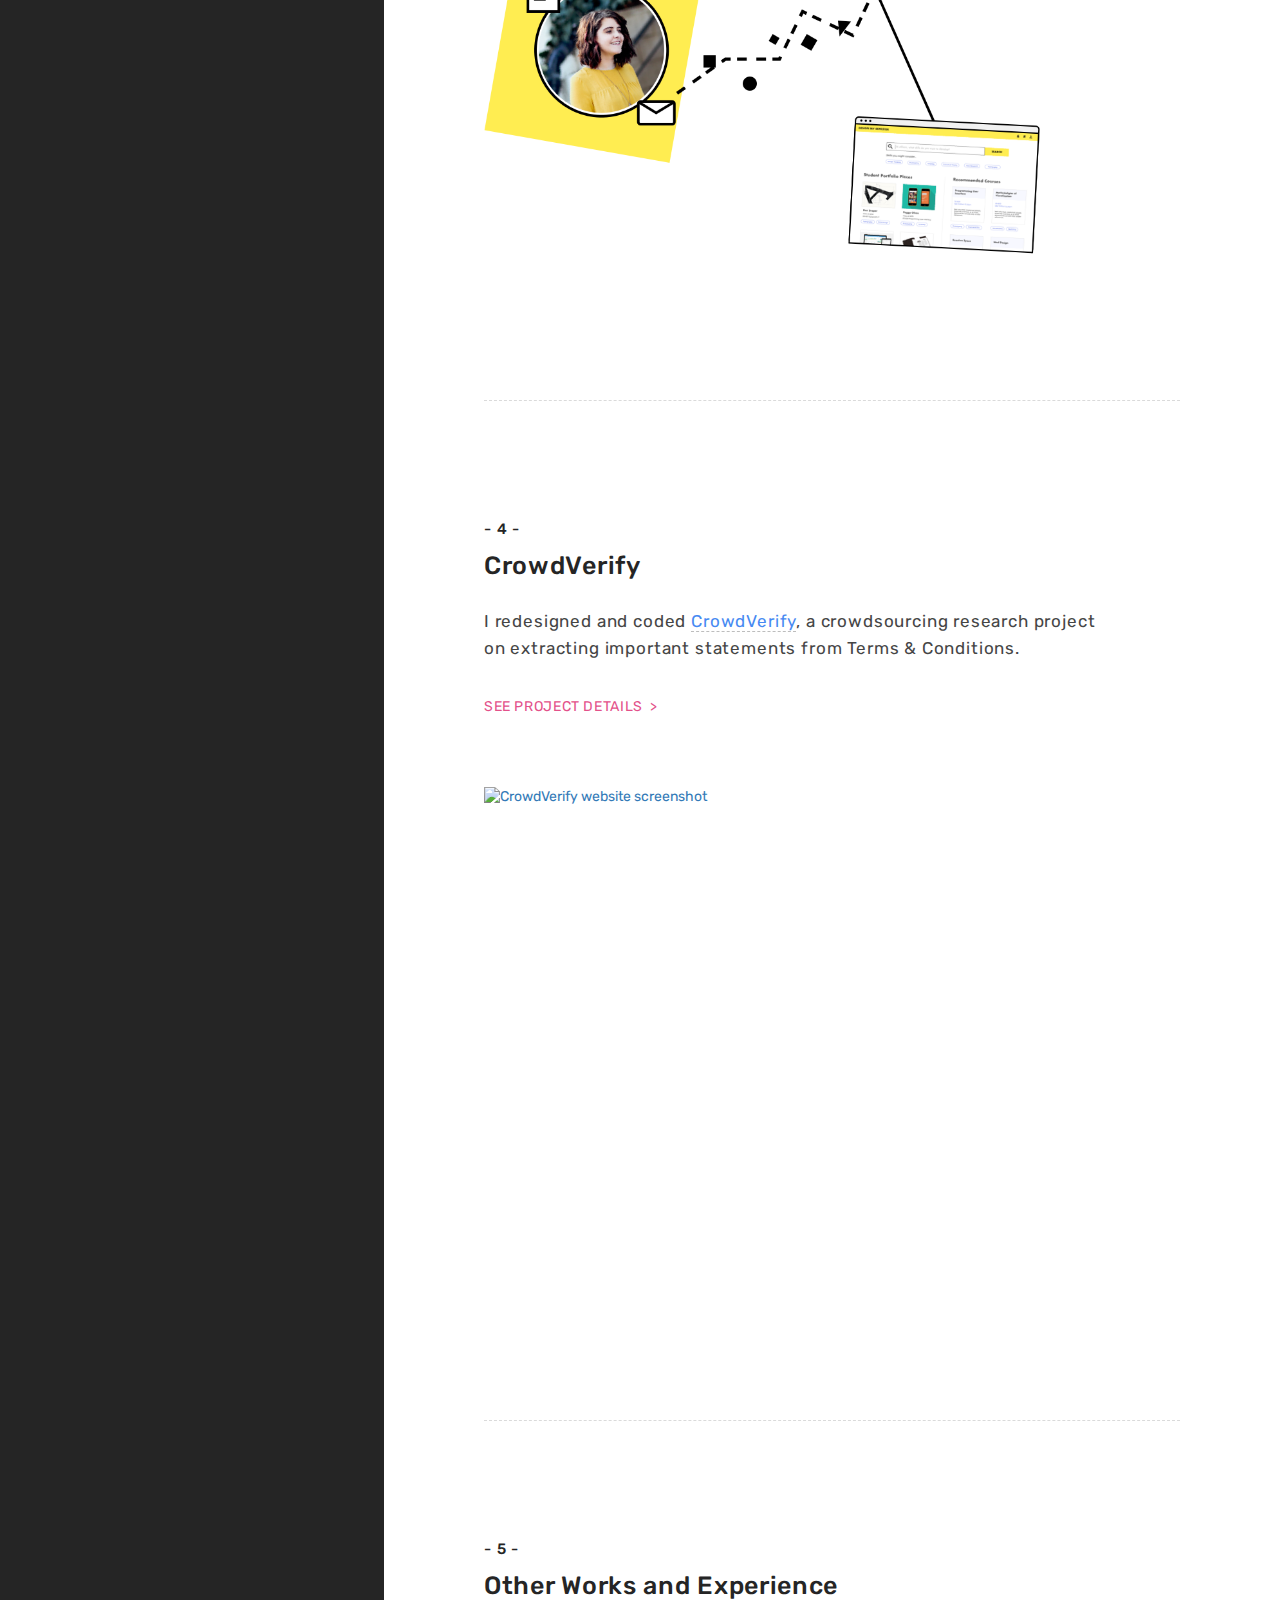
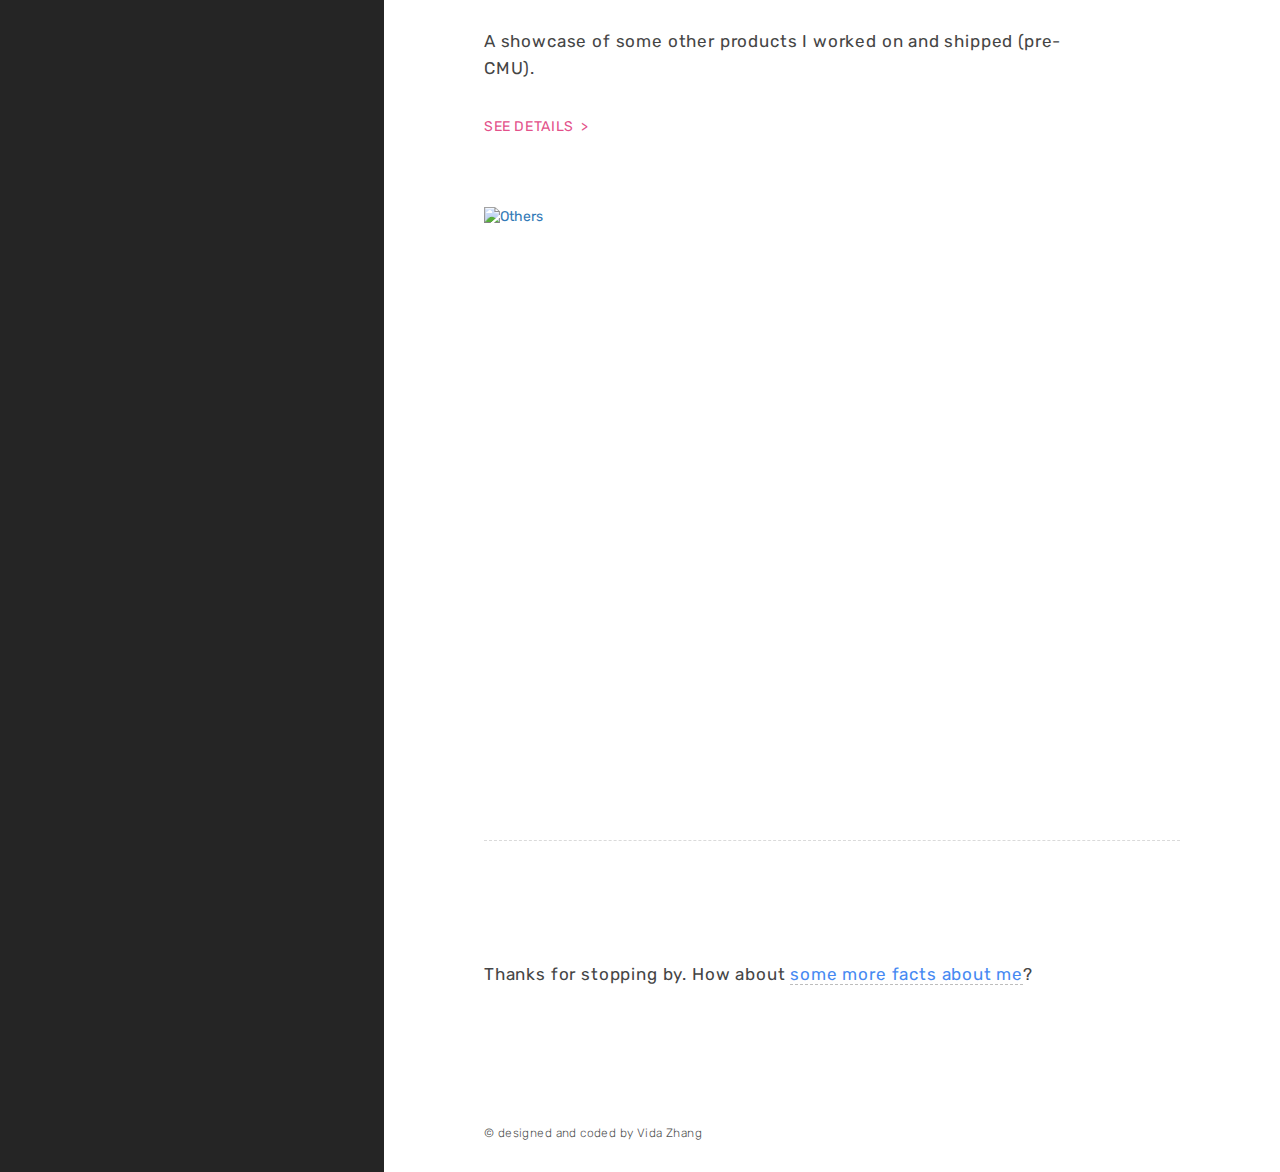
==== commit 533dcc5c: "darpa updates" ====
--- a/index.html
+++ b/index.html
@@ -103,7 +103,7 @@
         <h3 class="project-number">- 2 -</h3>
             <h2><a href="projects/course.html">Pathways</a></h2>
 <!--            <h4>UI&UX Design, Visual Design, Front-End Dev</h4>-->
-            <p>Collaborating with data scientists, I designed and coded (front-end) this website: <a href="https://pathways-162314.appspot.com/" target="_blank">Pathways</a>. Through <b>data visualization</b>, "Pathways" lets college students explore the relationship between college majors, graduate education, and career paths.</p>
+            <p>Collaborating with data scientists, I designed and coded (front-end) this website: <a href="https://pathways-162314.appspot.com/" target="_blank">Pathways</a>. Through <b>interactive data visualization</b>, "Pathways" lets college students explore the relationship between college majors, graduate education, and career paths.</p>
             <br>
             <a class='details' target="_blank" href="https://pathways-162314.appspot.com/">Check Out Website&nbsp ></a>
             <div class="project-ui-div">
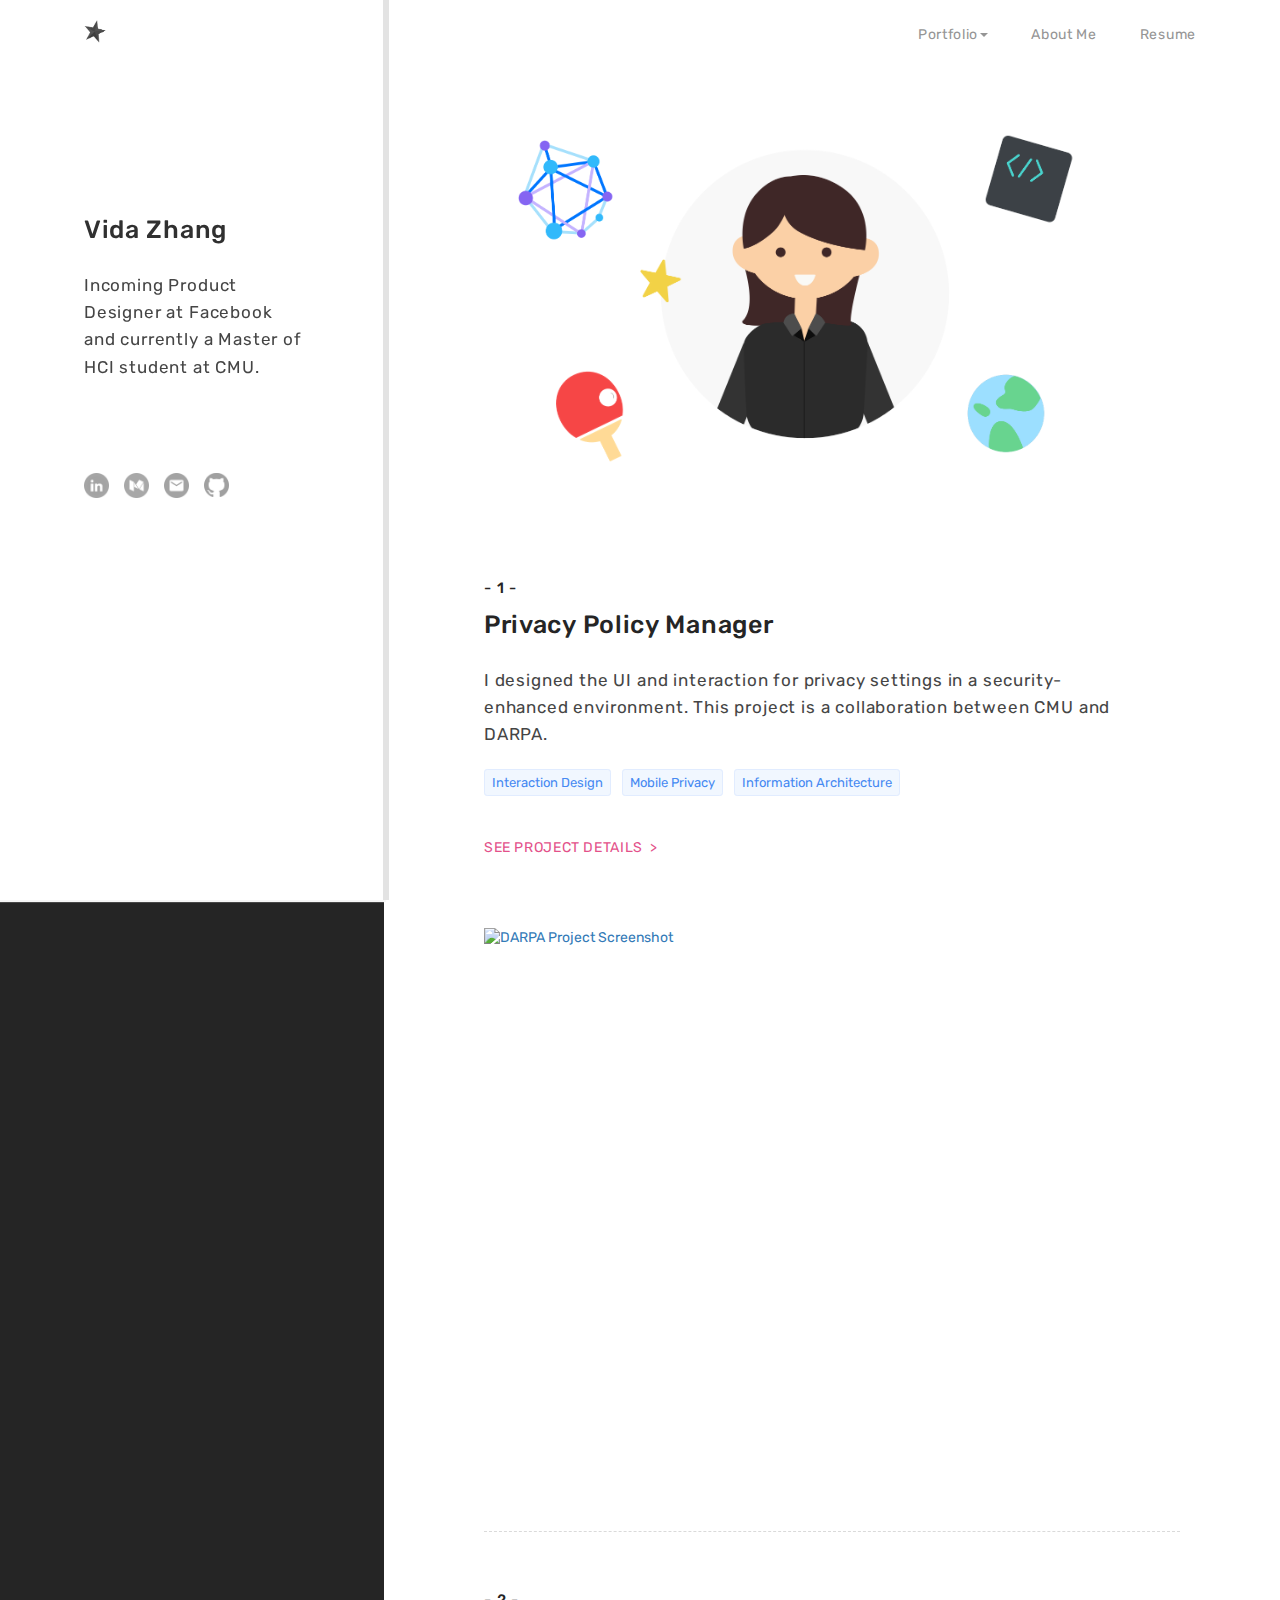
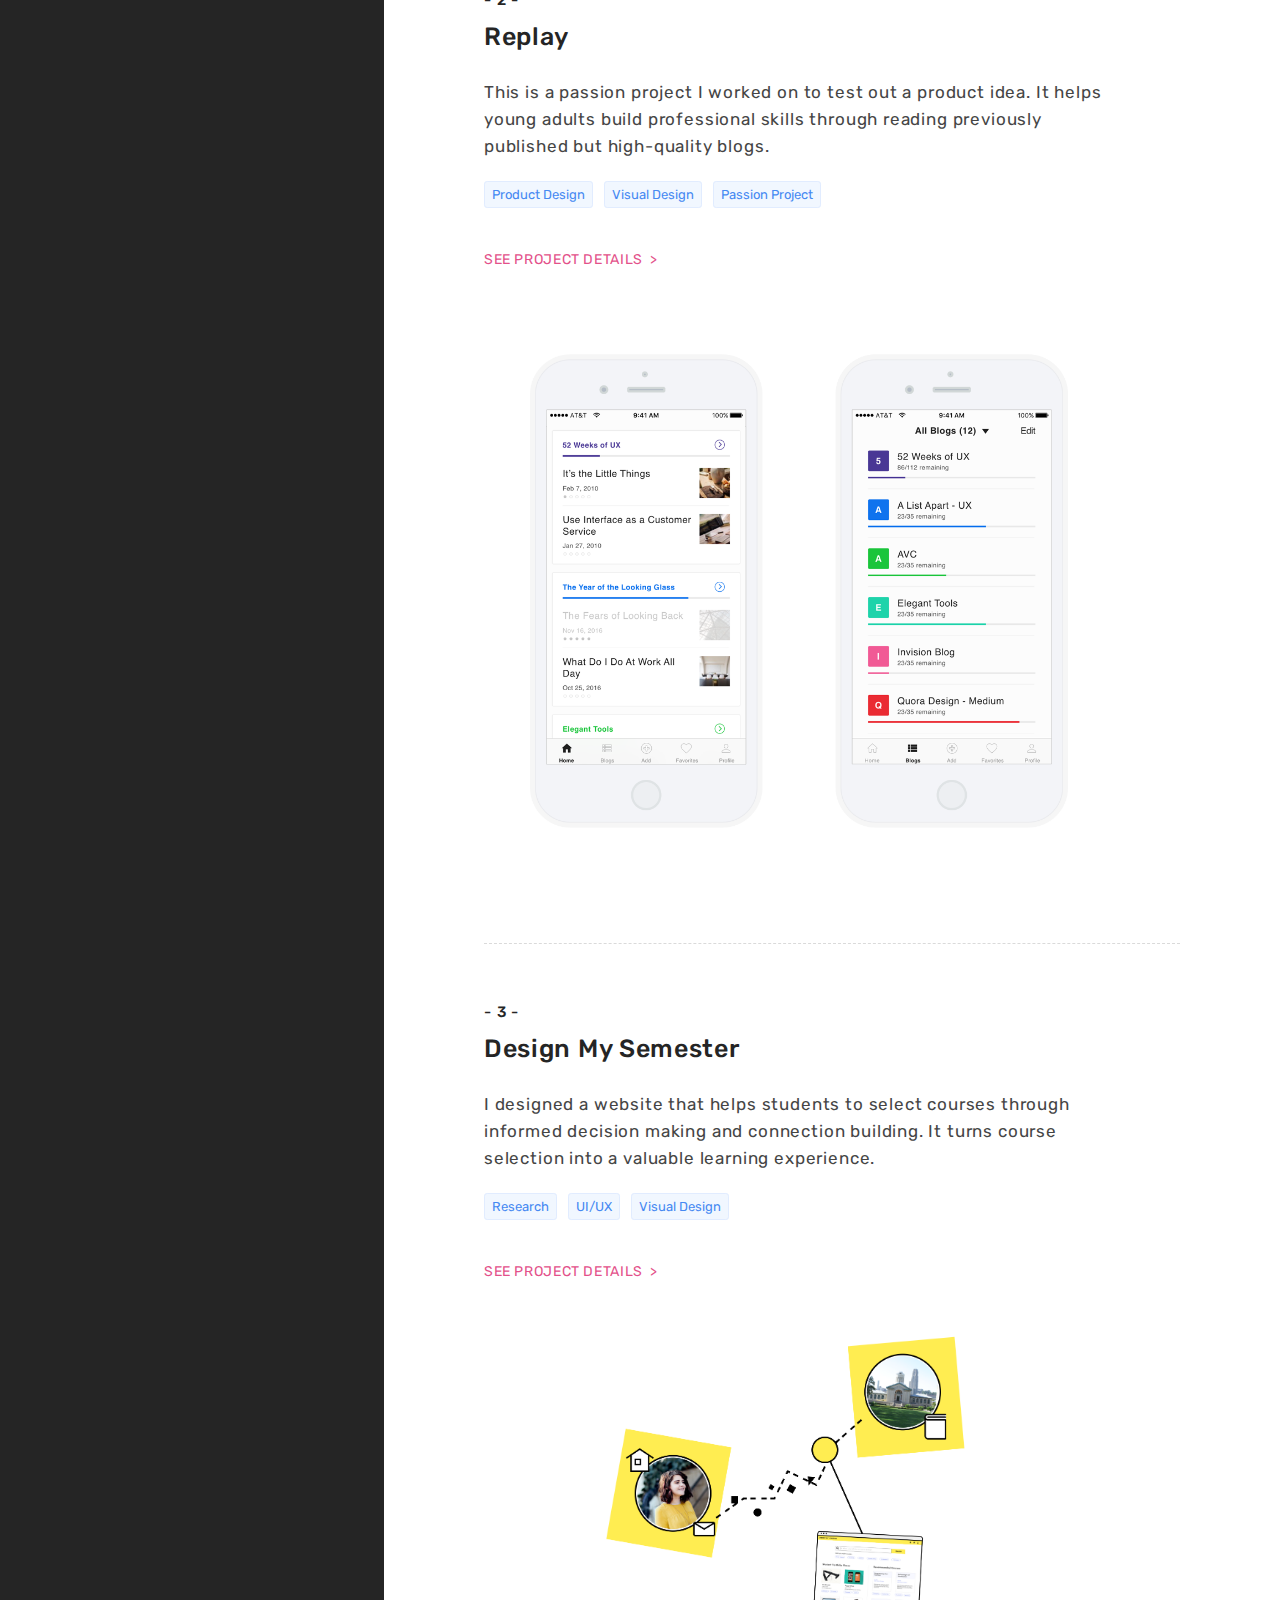
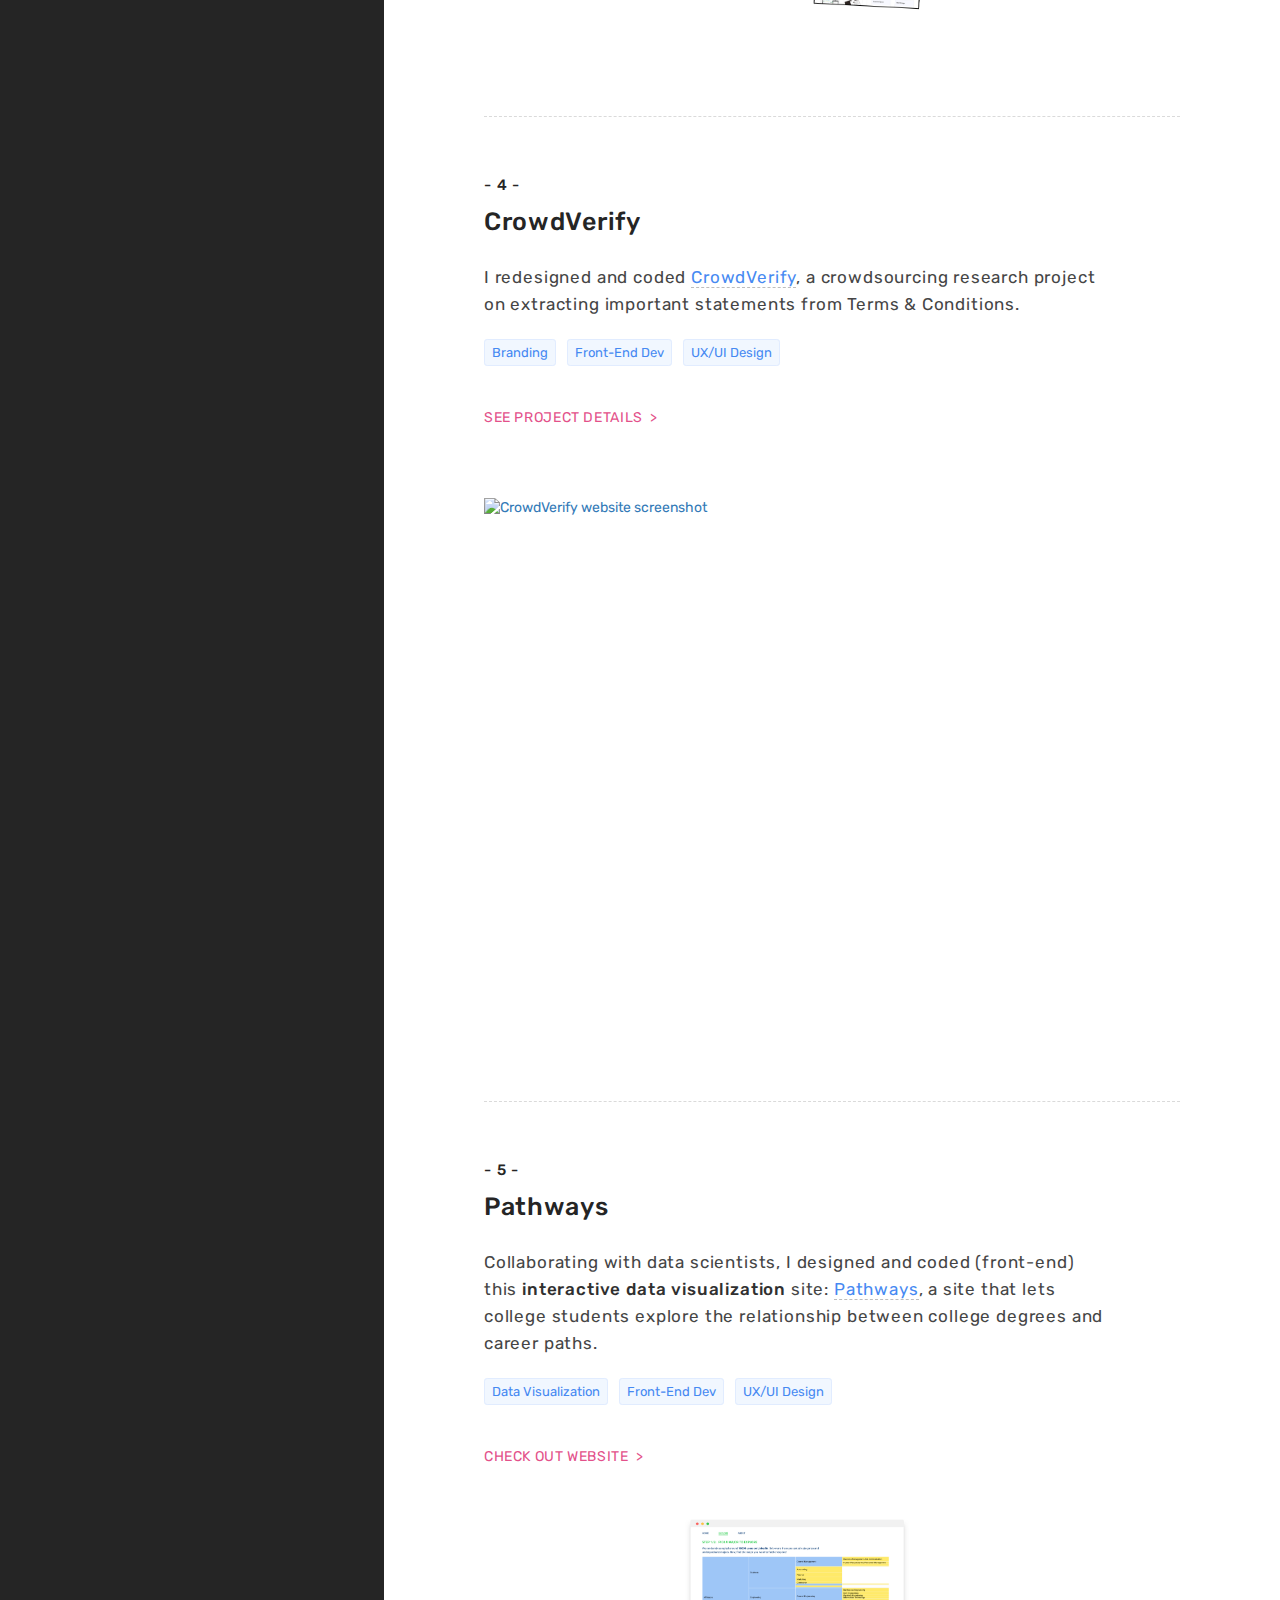
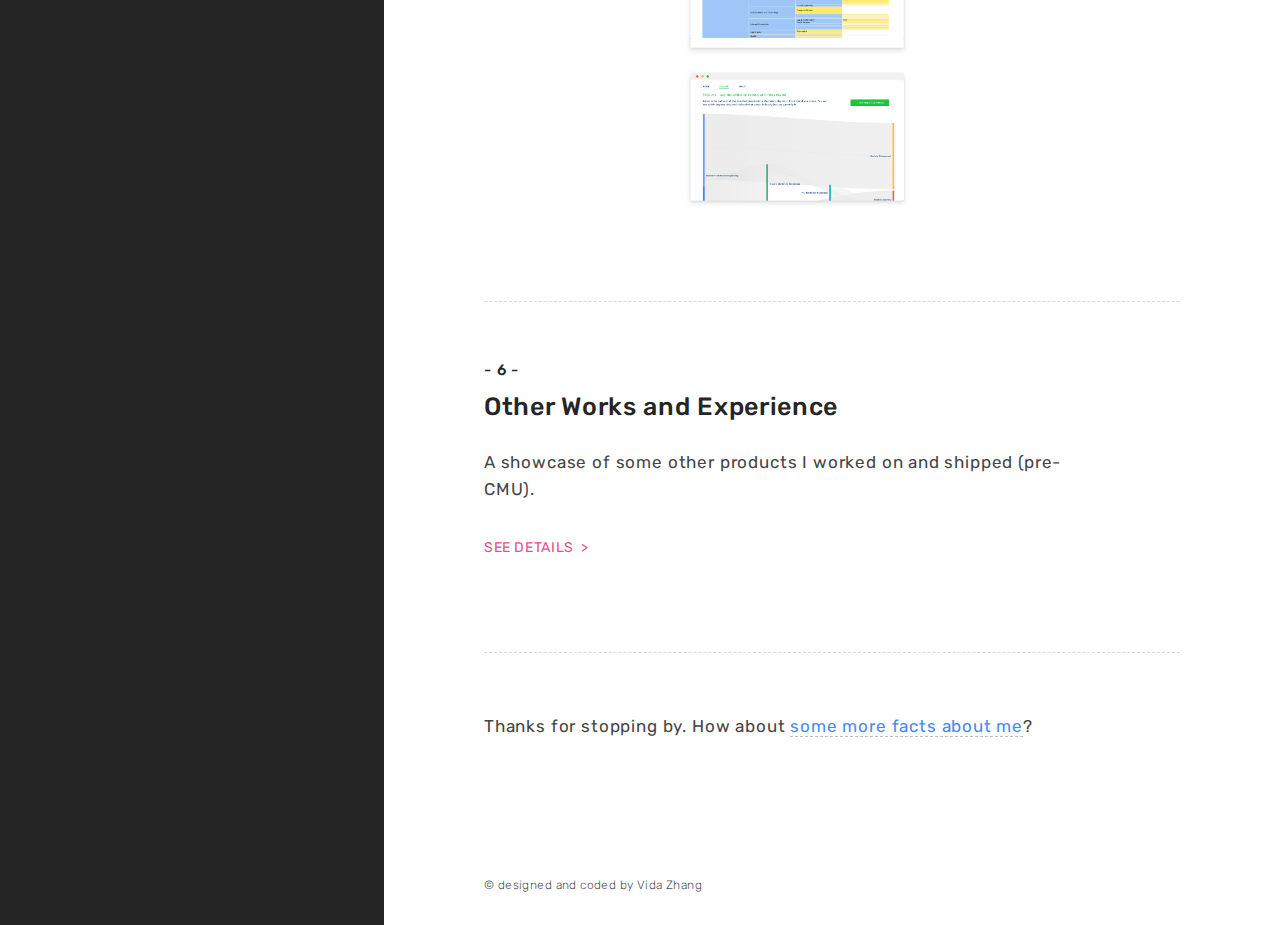
==== commit faca500b: "Merge pull request #57 from vida22/v1" ====
--- a/index.html
+++ b/index.html
@@ -30,11 +30,12 @@
         <ul>
             <li class="dropdown"><a class='menu dropdown-toggle' data-toggle="dropdown" href="#">Portfolio<span class="caret"></span></a>
                 <ul class="dropdown-menu">
-                    <li><a href="projects/darpa.html">-1-&nbsp Enhanced Android Privacy Settings</a></li>
-                    <li><a target="_blank" href="https://pathways-162314.appspot.com/">-2-&nbsp Pathways&nbsp ></a></li>
+                    <li><a href="projects/darpa.html">-1-&nbsp Privacy Policy Manager</a></li>
+                    <li><a href="projects/replay.html">-2-&nbsp Replay</a></li>
                     <li><a href="../projects/course.html">-3-&nbsp Design My Semester</a></li>
-                    <li><a href="projects/crowdverify.html">-4-&nbsp CrowdVerify</a></li>
-                    <li><a href="projects/others.html">-5-&nbsp Other Works and Experience</a></li>
+                    <li><a href="projects/crowdverify.html">-4-&nbsp CrowdVerify</a></li><br>
+                    <li><a target="_blank" href="https://pathways-162314.appspot.com/">-5-&nbsp Pathways&nbsp ></a></li>
+                    <li><a href="projects/others.html">-6-&nbsp Other Works and Experience</a></li>
                 </ul>
             </li>
             <li><a class='menu' href="projects/about-me.html">About Me</a></li>
@@ -49,7 +50,7 @@
         <div id="profile">
             <br><br>
             <h2>Vida Zhang</h2>
-            <p><b>Product Designer</b> and currently a Master of HCI student at <b>CMU</b>. 
+            <p>Incoming Product Designer at Facebook and currently a Master of HCI student at CMU. 
             <br>
 <!--            <a href="projects/about-me.html">More about me ></a>-->
             </p>
@@ -85,30 +86,43 @@
 <!--            <hr>-->
             <br>
             <h3 class="project-number">- 1 -</h3>
-            <h2><a href="projects/darpa.html">Enhanced Android Privacy Settings</a></h2>
-<!--            <h4>UX&UI Design, Iterative Design, User Testing, Prototyping</h4>-->
-            <p>I designed the privacy settings UI in a security-enhanced environment. This project is a collaboration between CMU, <a href="https://en.wikipedia.org/wiki/DARPA" target="_blank">DARPA</a>, <a href="https://en.wikipedia.org/wiki/BBN_Technologies" target="_blank">BBN</a>, and <a href="https://www.invincea.com/" target="_blank">Invincea</a>.</p>
-            <br>
+            
+            <h2><a href="projects/darpa.html">Privacy Policy Manager</a></h2>
+            <p>I designed the UI and interaction for privacy settings in a security-enhanced environment. This project is a collaboration between CMU and DARPA.</p>
+            
+            <div class="space10px"></div>
+            <span class="label">Interaction Design</span>
+            <span class="label">Mobile Privacy</span>
+            <span class="label">Information Architecture</span>
+            <div class="space5px"></div><br><br>
+
+
             <a class='details' href="projects/darpa.html">See Project Details&nbsp ></a>
             <div class="project-ui-div">
                 <a href="projects/darpa.html">
                     <img class="ui" src="assets/DARPA2.png" alt="DARPA Project Screenshot" data-toggle="tooltip" title="See Project Details">
                 </a>
             </div>
+            
         </div>
         
         
         <div class='project'>
         <hr>
         <h3 class="project-number">- 2 -</h3>
-            <h2><a href="projects/course.html">Pathways</a></h2>
-<!--            <h4>UI&UX Design, Visual Design, Front-End Dev</h4>-->
-            <p>Collaborating with data scientists, I designed and coded (front-end) this website: <a href="https://pathways-162314.appspot.com/" target="_blank">Pathways</a>. Through <b>interactive data visualization</b>, "Pathways" lets college students explore the relationship between college majors, graduate education, and career paths.</p>
-            <br>
-            <a class='details' target="_blank" href="https://pathways-162314.appspot.com/">Check Out Website&nbsp ></a>
-            <div class="project-ui-div">
-                <a target="_blank" href="https://pathways-162314.appspot.com/">
-                    <img class="ui" src="assets/Pathways.png" alt="Pathways demo" data-toggle="tooltip" title="Check Out Website">
+            <h2><a href="projects/replay.html">Replay</a></h2>
+            <p>This is a passion project I worked on to test out a product idea. It helps young adults build professional skills through reading previously published but high-quality blogs.</p>
+            
+            <div class="space10px"></div>
+            <span class="label">Product Design</span>
+            <span class="label">Visual Design</span>
+            <span class="label">Passion Project</span>
+            <div class="space5px"></div><br><br>
+         
+            <a class='details' href="projects/replay.html">See Project Details&nbsp ></a>
+            <div class="project-ui-div">
+                <a  href="projects/replay.html">
+                    <img class="ui" src="assets/Replay.png" alt="Replay UI" data-toggle="tooltip" title="See Project Details">
                 </a>
             </div>
         </div>
@@ -120,11 +134,17 @@
             <h2><a href="projects/course.html">Design My Semester</a></h2>
 <!--            <h4>UI&UX Design, Visual Design, Front-End Dev</h4>-->
             <p>I designed a website that helps students to select courses through informed decision making and connection building. It turns course selection into a valuable learning experience. </p>
-            <br>
+            
+            <div class="space10px"></div>
+            <span class="label">Research</span>
+            <span class="label">UI/UX</span>
+            <span class="label">Visual Design</span>
+            <div class="space5px"></div><br><br>
+            
             <a class='details' href="projects/course.html">See Project Details&nbsp ></a>
             <div class="project-ui-div">
                 <a href="projects/course.html">
-                    <img class="ui" src="assets/designmysem.png" alt="DesignYourSem" data-toggle="tooltip" title="See Project Details">
+                    <img class="ui ui-short" src="assets/designmysem.png" alt="DesignYourSem" data-toggle="tooltip" title="See Project Details">
                 </a>
             </div>
         </div>
@@ -136,7 +156,13 @@
             <h2><a href="projects/crowdverify.html">CrowdVerify</a></h2>
 <!--            <h4>UI&UX Design, Visual Design, Front-End Dev</h4>-->
             <p>I redesigned and coded <a href="http://crowdverify.herokuapp.com" target="_blank">CrowdVerify</a>, a crowdsourcing research project on extracting important statements from Terms & Conditions.</p>
-            <br>
+            
+            <div class="space10px"></div>
+            <span class="label">Branding</span>
+            <span class="label">Front-End Dev</span>
+            <span class="label">UX/UI Design</span>
+            <div class="space5px"></div><br><br>
+            
             <a class='details' href="projects/crowdverify.html">See Project Details&nbsp ></a>
             <div class="project-ui-div">
                 <a href="projects/crowdverify.html">
@@ -146,18 +172,40 @@
         </div>
         
         <div class='project'>
-            <hr>
-            <h3 class="project-number">- 5 -</h3>
+        <hr>
+        <h3 class="project-number">- 5 -</h3>
+            <h2><a href="projects/replay.html">Pathways</a></h2>
+            <p>Collaborating with data scientists, I designed and coded (front-end) this <b>interactive data visualization</b> site: <a href="https://pathways-162314.appspot.com/" target="_blank">Pathways</a>, a site that lets college students explore the relationship between college degrees and career paths.</p>
+            
+            <div class="space10px"></div>
+            <span class="label">Data Visualization</span>
+            <span class="label">Front-End Dev</span>
+            <span class="label">UX/UI Design</span>
+            <div class="space5px"></div><br><br>
+         
+            <a class='details' target="_blank" href="https://pathways-162314.appspot.com/">Check Out Website&nbsp ></a>
+            <div class="project-ui-div">
+                <a target="_blank" href="https://pathways-162314.appspot.com/">
+                    <img class="ui ui-short" src="assets/Pathways.png" alt="Pathways demo" data-toggle="tooltip" title="Check Out Website">
+                </a>
+            </div>
+        </div>
+        
+        <div class='project'>
+            <hr>
+            <h3 class="project-number">- 6 -</h3>
             <h2> <a href="projects/others.html">Other Works and Experience</a></h2>
 <!--            <h4>UX, UI, Branding, Visual Design</h4>-->
             <p>A showcase of some other products I worked on and shipped (pre-CMU).</p>
             <br>
             <a class='details' href="projects/others.html">See  Details&nbsp ></a>
+<!--
             <div class="project-ui-div">
                 <a href="projects/others.html">
                     <img class="ui" src="assets/Patron1.png" alt="Others" data-toggle="tooltip" title="See Details">
                 </a>
             </div>
+-->
         </div>
         
         
--- a/css/mystyle.css
+++ b/css/mystyle.css
@@ -33,6 +33,16 @@
     margin: auto;
 }
 
+#tags {
+  margin-bottom: 25px;
+}
+/*
+
+#back-home {
+  position: fixed;
+  bottom: 20px;
+}
+*/
 
 /*previous and next project*/
 
@@ -62,7 +72,45 @@
 }
 
 .hidden { 
-    display: none;
+/*
+  -webkit-transition: opacity 0.3s;
+    -moz-transition: opacity 0.3s;
+    -o-transition: opacity 0.3s;
+    transition: opacity 0.3s;
+  opacity: 0; 
+*/
+  opacity: 0;
+    -webkit-animation-name: fadeOut;
+-webkit-animation-duration: .8s;
+animation-name: fadeOut;
+animation-duration: .8s;
+}
+
+
+.shown {
+/*
+  opacity: 1;
+  -webkit-transition: opacity 0.3s;
+    -moz-transition: opacity 0.3s;
+    -o-transition: opacity 0.3s;
+    transition: opacity 0.3s;
+*/
+  -webkit-animation-name: fadeIn;
+-webkit-animation-duration: 1s;
+animation-name: fadeIn;
+animation-duration: 1s;
+}
+
+/*labels*/
+.label {
+    font-weight: 400;
+    height: 25px;
+    font-size: 13px;
+    background-color: #F1F7FF;
+    color: #4689F2;
+    margin: 15px 8px 2px 0px;
+    padding: 5px 7px;
+    border: 1px solid #E1ECFF;
 }
 
 
@@ -111,6 +159,10 @@
     padding-bottom: 15px;
 }
 
+.space10px {
+    padding-bottom: 10px;
+}
+
 .space30px {
     padding-bottom: 30px;
 }
@@ -457,8 +509,8 @@
     }
     
     hr {
-        margin-top: 60px;
-        margin-bottom: 120px;
+        margin-top: 30px;
+        margin-bottom: 60px;
     }
     
     h1{
@@ -518,7 +570,6 @@
 /*        color: #959595;*/
     }
 
-    
     .project-sum h4 {
         margin-bottom: 60px;
     }
@@ -536,6 +587,8 @@
     margin: 25px 0px 25px 0px;
     letter-spacing: .62px;
     }
+    
+    
     
     
     /*images in non-mobile*/
@@ -575,6 +628,11 @@
         -moz-transition: all 200ms ease-in;
         -moz-transform: scale(1);
         transition: all 200ms ease-in;
+    }
+    
+    .ui-short{
+        height: 300px;
+        margin-top: 40px;
     }
     
     .ui:hover{
@@ -979,12 +1037,33 @@
     font-weight: 500;
     font-size: 15px;
     line-height: 1.2;
-    margin-top: 104px;
-    margin-bottom: -15px;
+    margin-top: 90px;
+    margin-bottom: 25px;
+    display: block;
+}
+
+.anchor {
+  display: block; 
+  color: #DBDBDB;
+  font-size: 13px;
+  line-height: 2;
+}
+
+.anchor:hover{
+  color: #e3518a;
+}
+    
+.active {
+  color: #e3518a;
+  font-weight: 500;
 }
 
 .secondary {
     color: #999;
+}
+
+.pink {
+    color: #E3518A;
 }
 
 a .details:visited { 
@@ -998,6 +1077,7 @@
     color: #E3518A;
     text-transform: uppercase;
     z-index: 2;
+    border-bottom: none;
 }
 
 .details:hover {
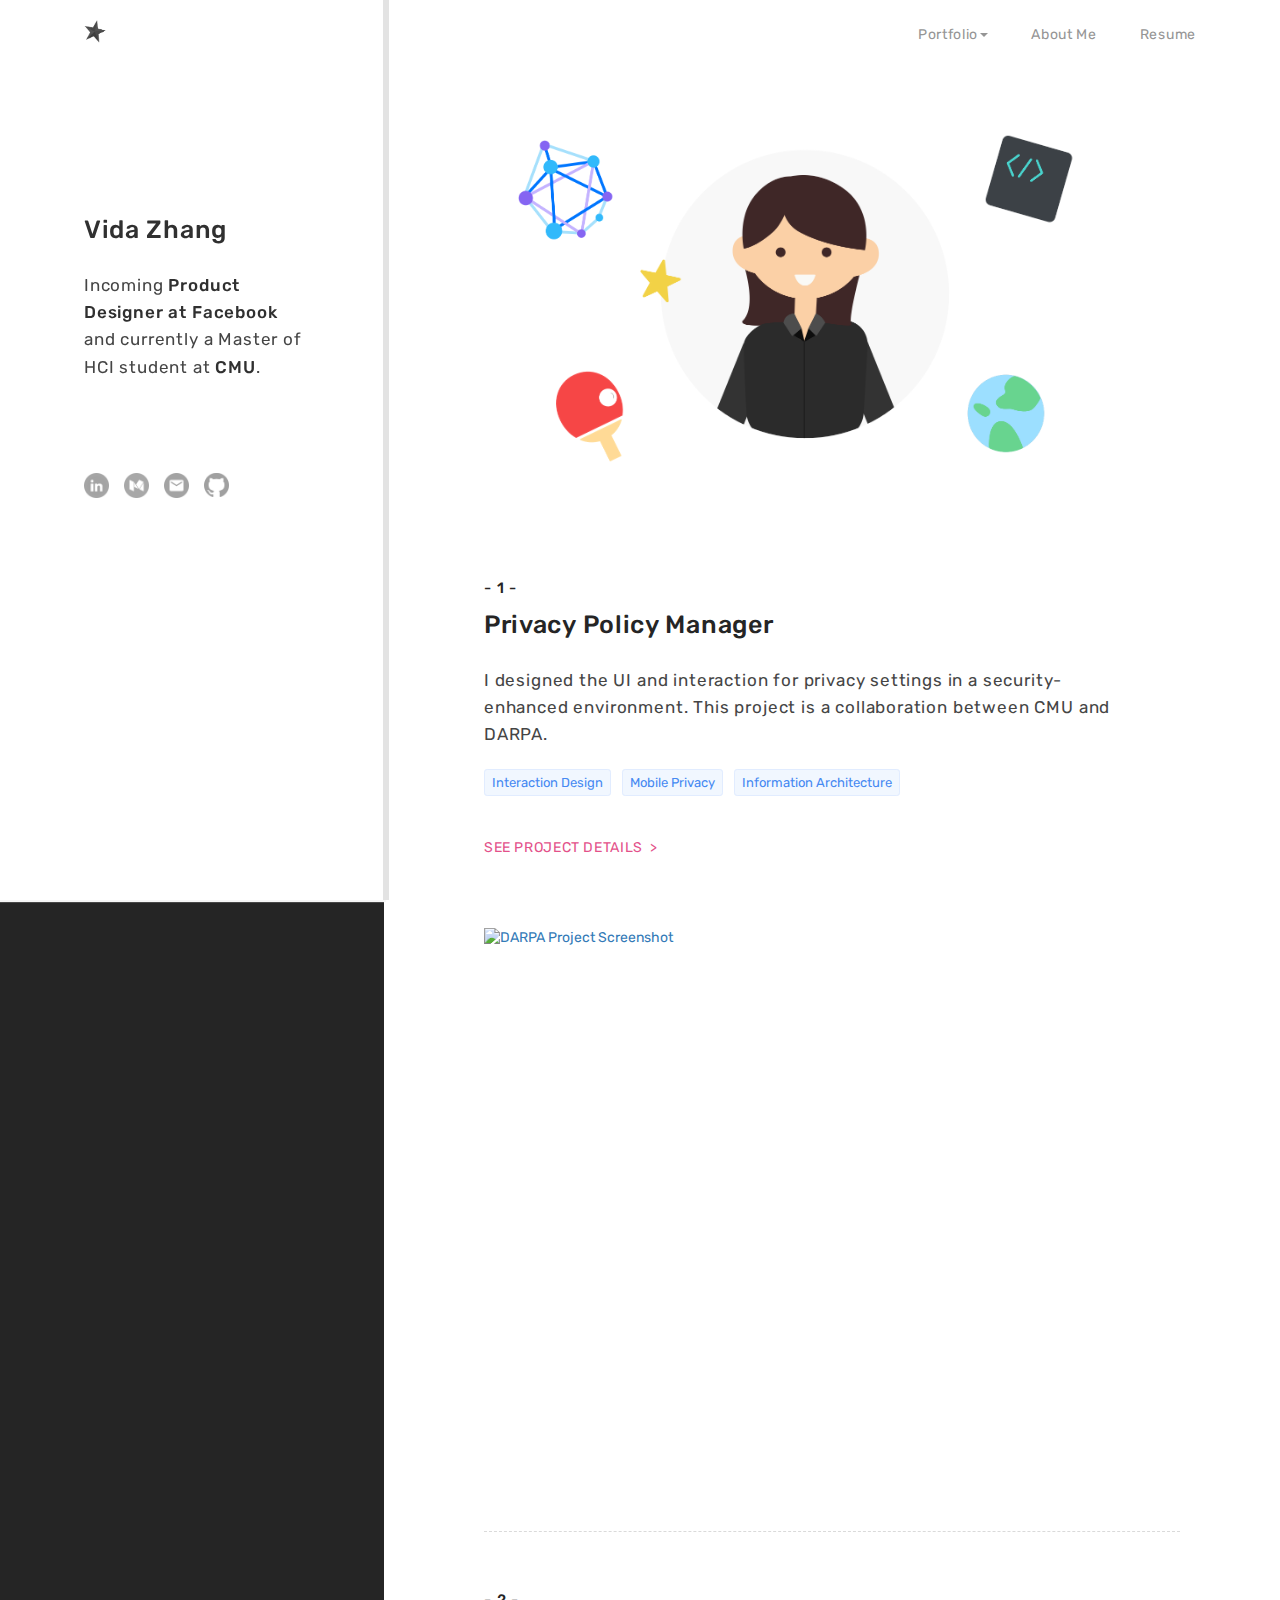
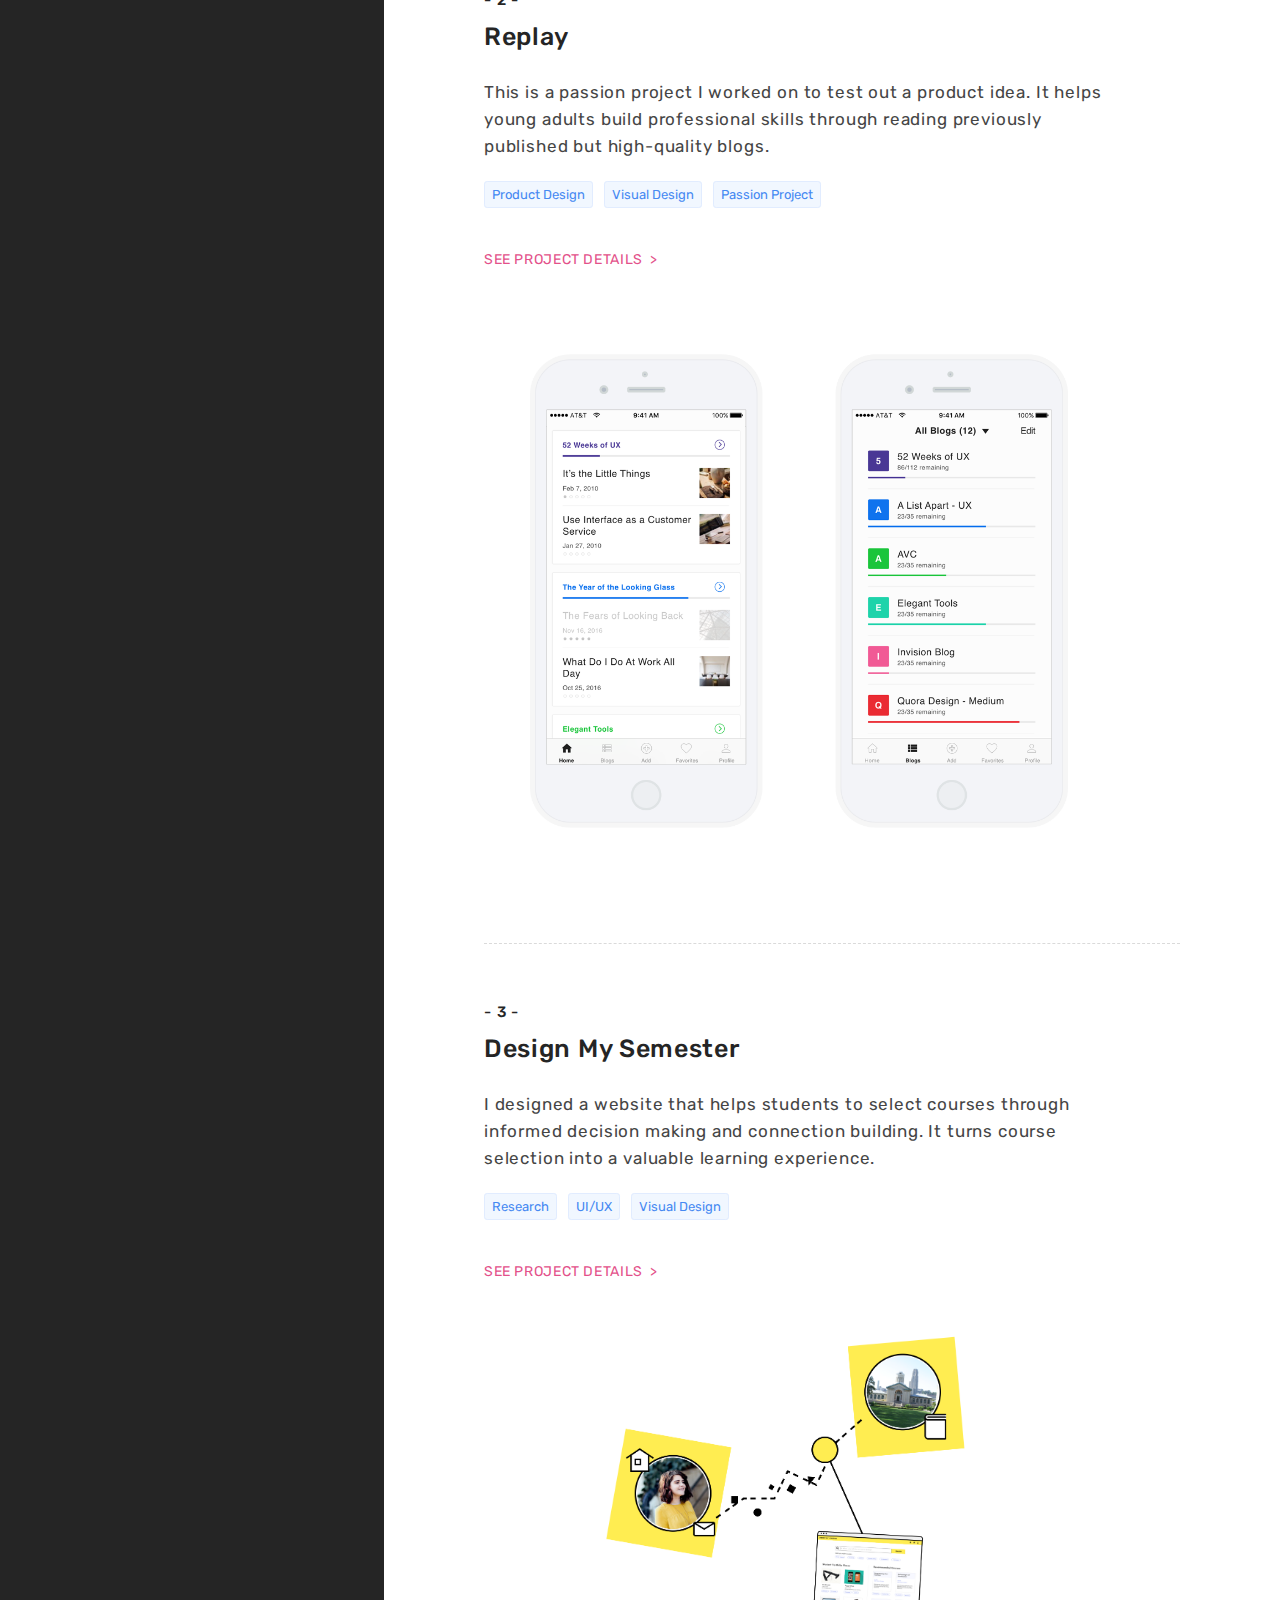
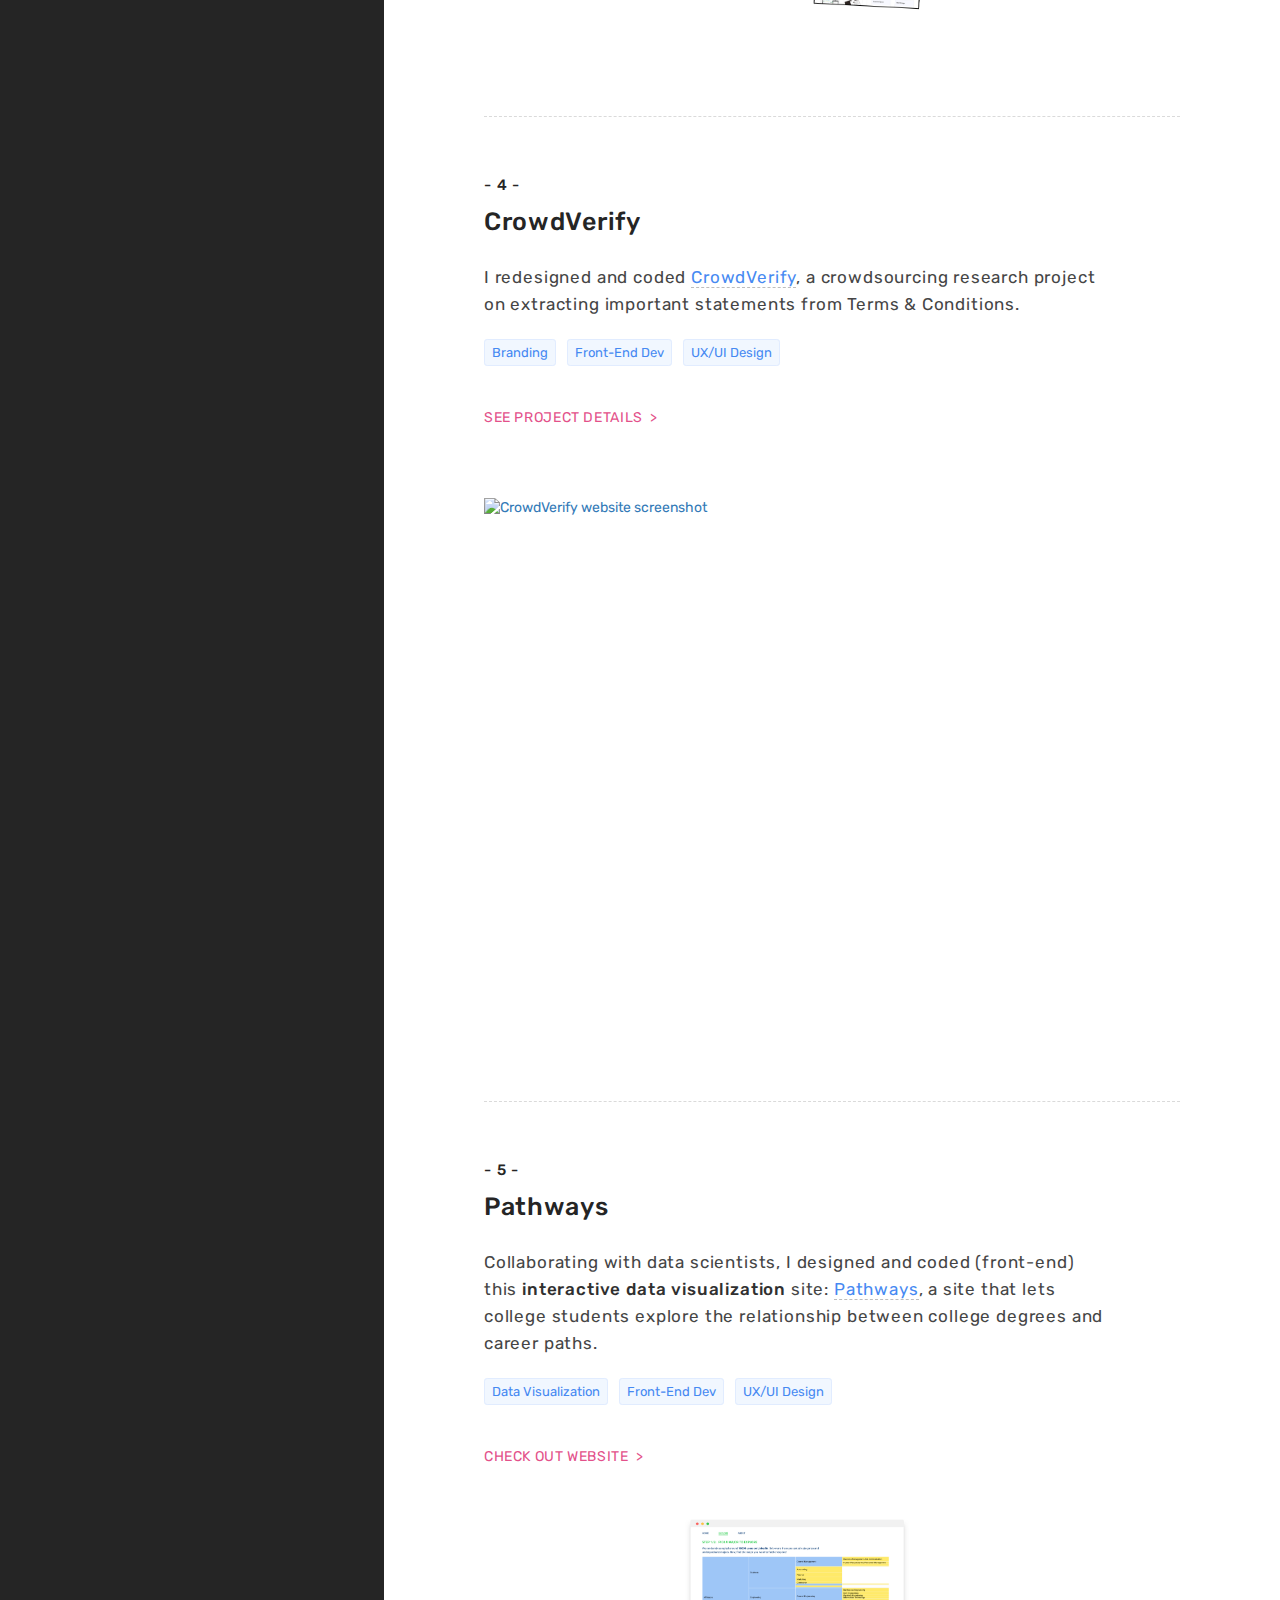
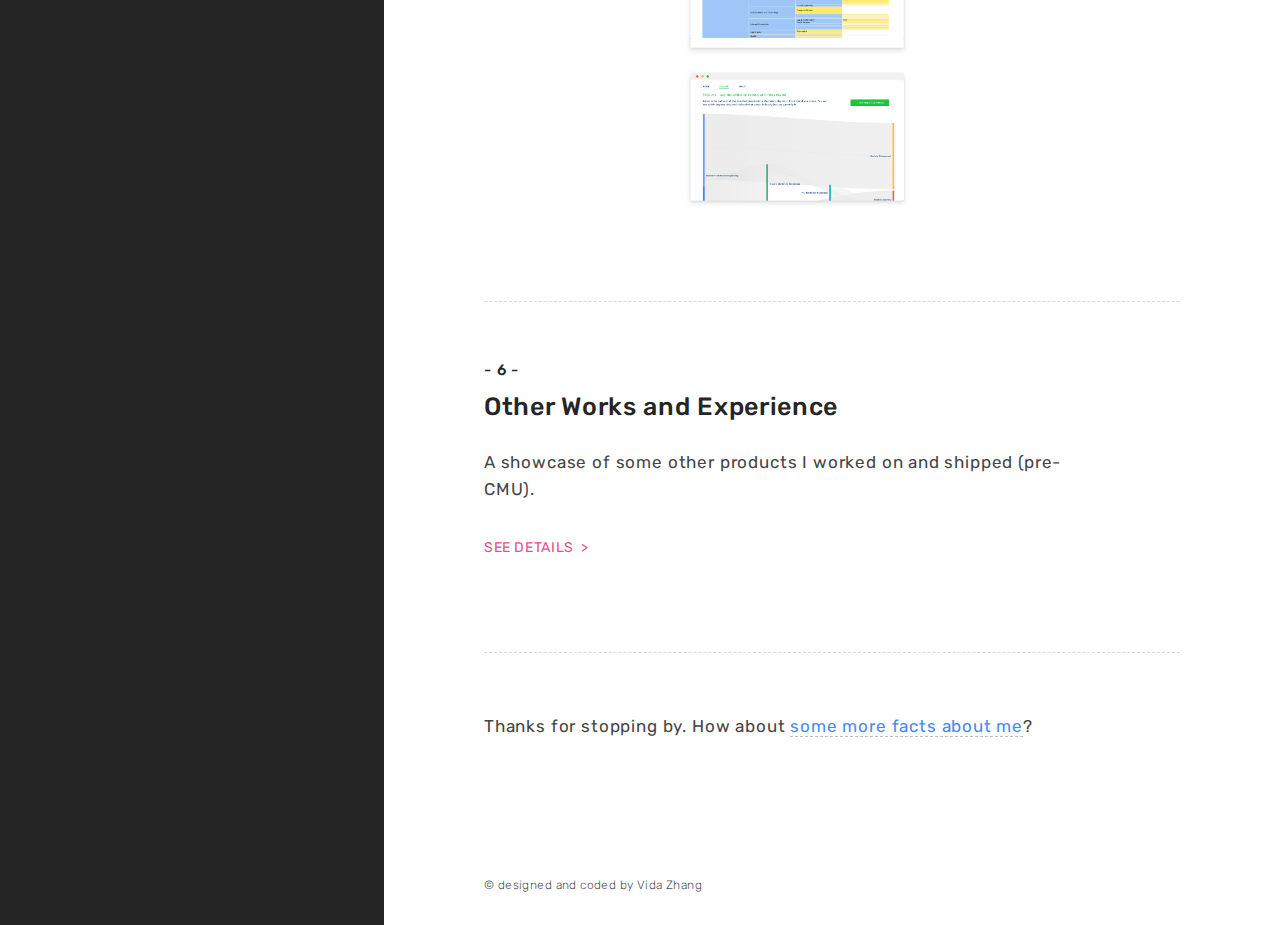
==== commit 169e9ee2: "intro text change 2 bold" ====
--- a/index.html
+++ b/index.html
@@ -50,7 +50,7 @@
         <div id="profile">
             <br><br>
             <h2>Vida Zhang</h2>
-            <p>Incoming Product Designer at Facebook and currently a Master of HCI student at CMU. 
+          <p>Incoming <b>Product Designer at Facebook</b> and currently a Master of HCI student at <b>CMU</b>. 
             <br>
 <!--            <a href="projects/about-me.html">More about me ></a>-->
             </p>
